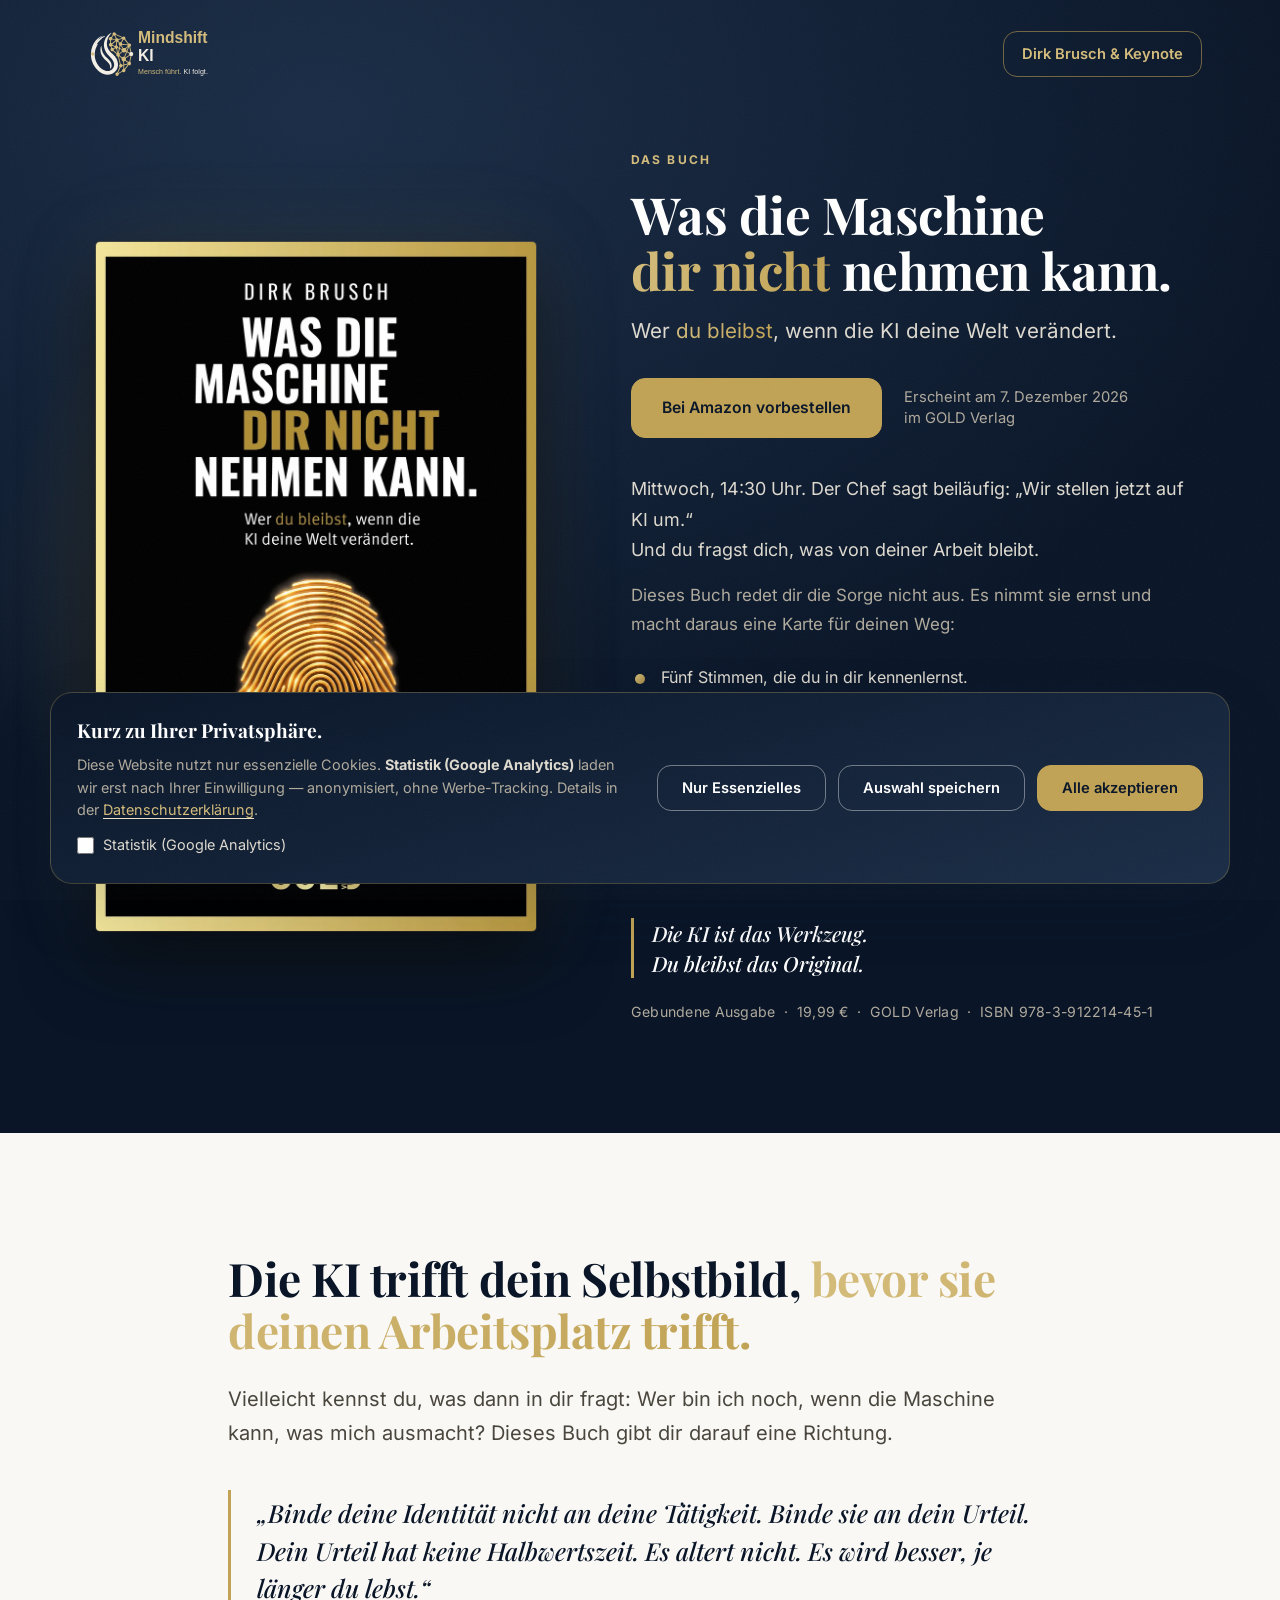
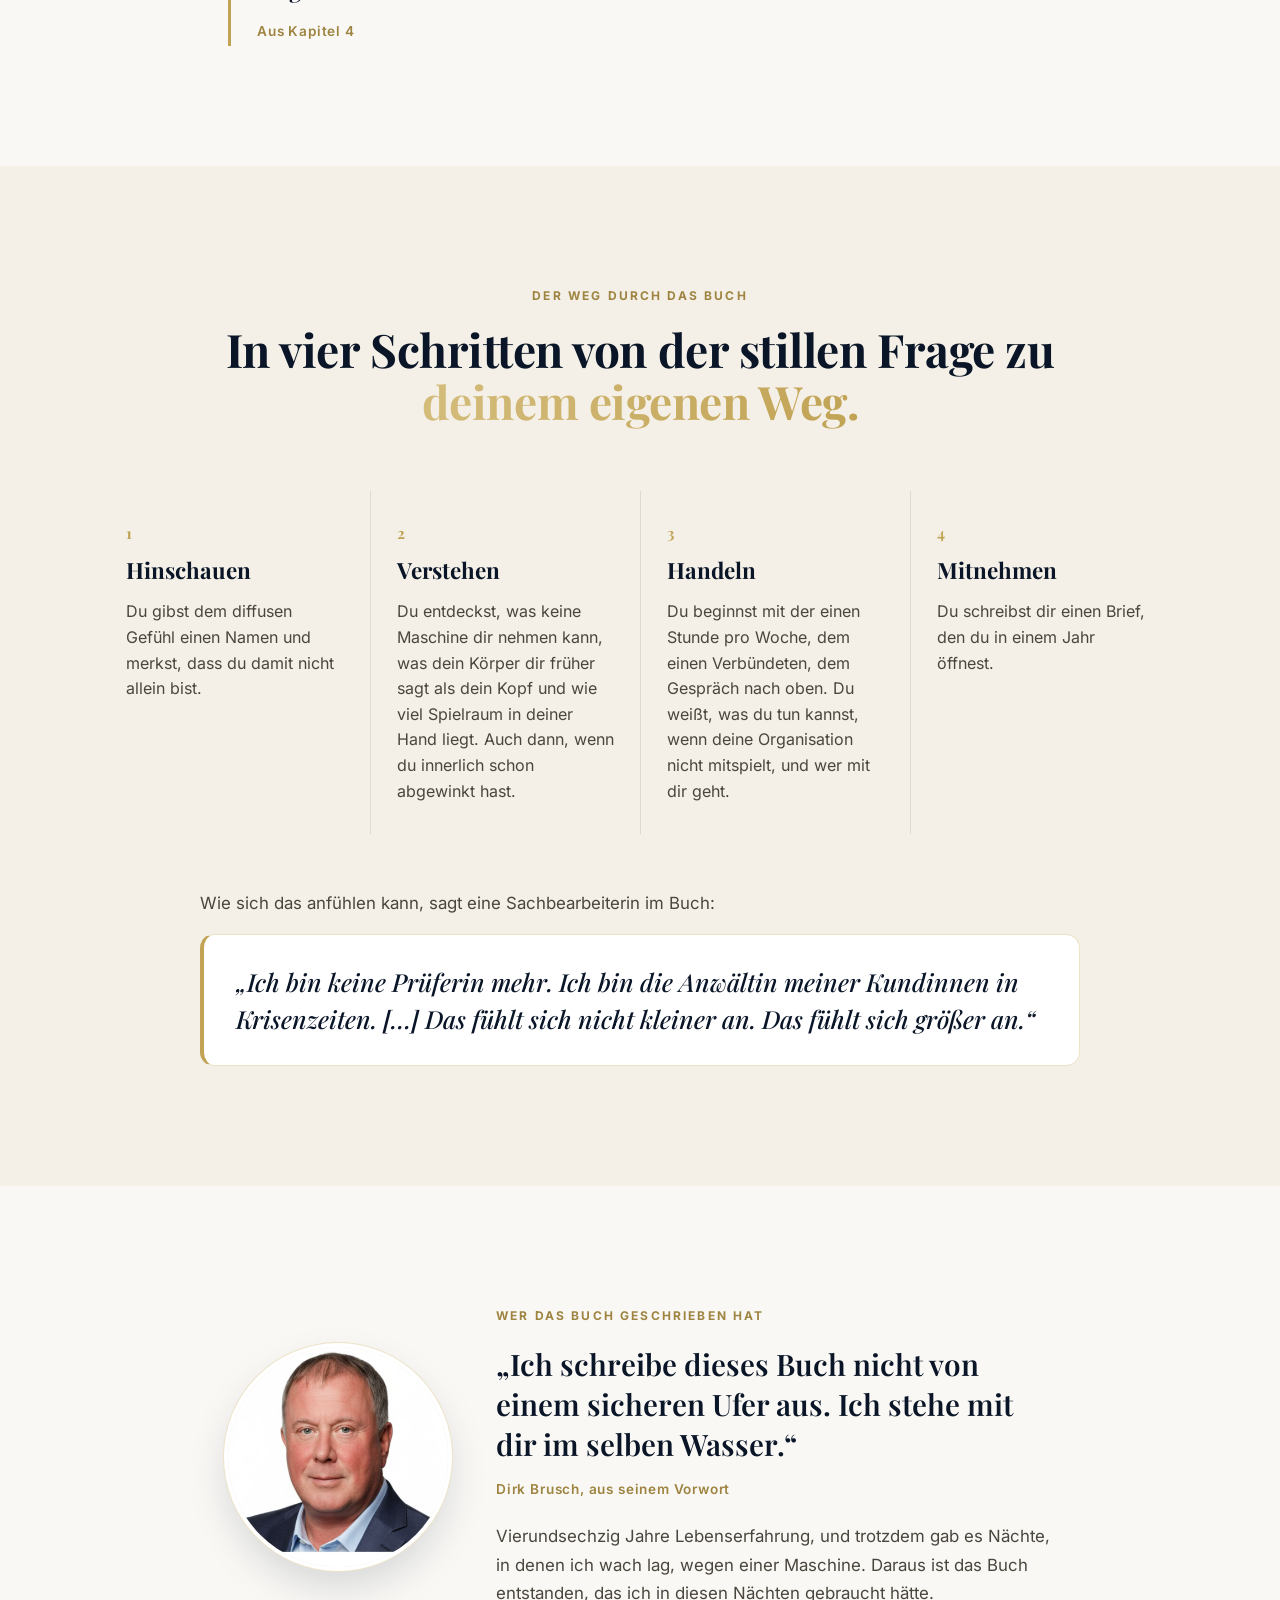
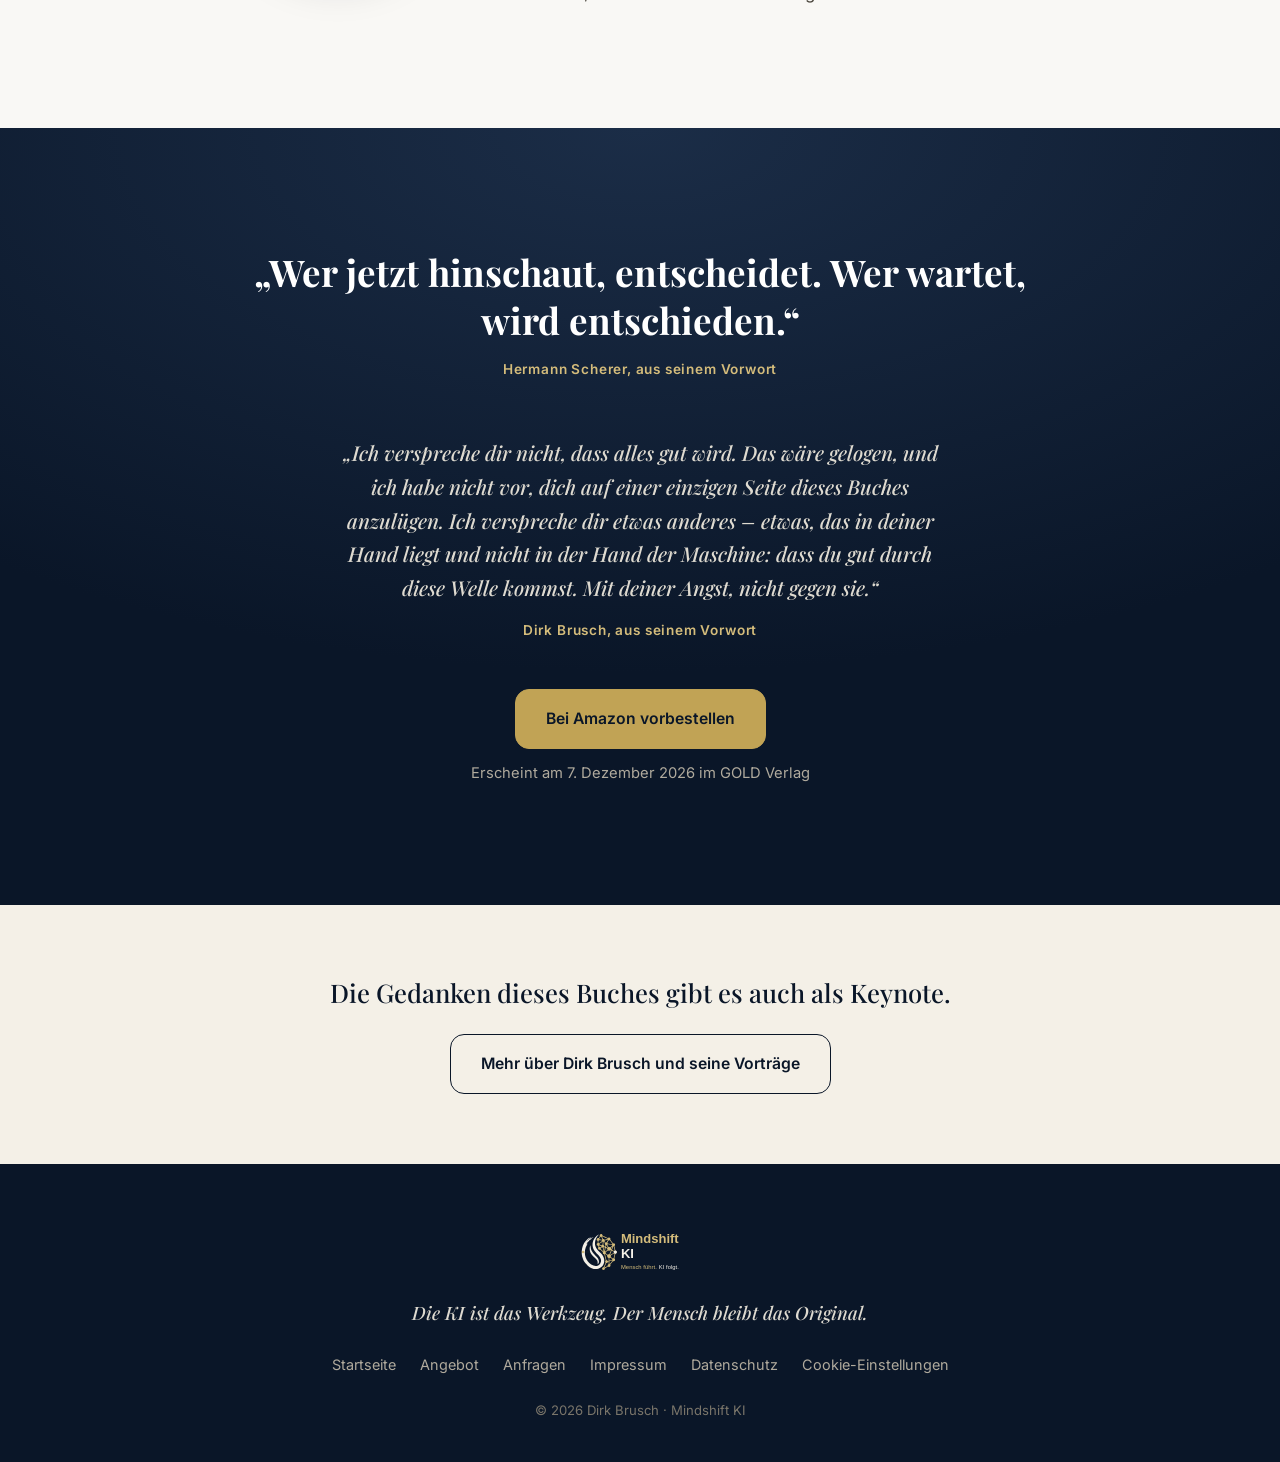
==== buch/index.html @ 934dc2b3 "Buchseite: Marketingteil unter Cover und Klappentext Vier Bloecke (Die Frage, Der Weg durch das Buch" ====
<!DOCTYPE html>
<html lang="de">
<head>
<meta charset="UTF-8">
<meta name="viewport" content="width=device-width, initial-scale=1.0">
<title>Was die Maschine dir nicht nehmen kann. — Das Buch von Dirk Brusch</title>
<meta name="description" content="Das neue Buch von Dirk Brusch: Wer du bleibst, wenn die KI deine Welt verändert. Erscheint am 7. Dezember 2026 im GOLD Verlag – jetzt vorbestellbar.">
<meta name="author" content="Dirk Brusch">
<meta name="robots" content="index, follow, max-image-preview:large">
<meta property="og:type" content="book">
<meta property="og:site_name" content="Dirk Brusch — Keynote Speaker">
<meta property="og:title" content="Was die Maschine dir nicht nehmen kann. — Das Buch von Dirk Brusch">
<meta property="og:description" content="Wer du bleibst, wenn die KI deine Welt verändert. Erscheint am 7. Dezember 2026 im GOLD Verlag.">
<meta property="og:url" content="https://mindshift-ki.de/buch/">
<meta property="og:locale" content="de_DE">
<meta property="og:image" content="https://mindshift-ki.de/buch/og-buch.jpg">
<meta property="og:image:width" content="1200">
<meta property="og:image:height" content="630">
<meta property="og:image:alt" content="Buchcover mit goldenem Fingerabdruck auf schwarzem Grund">
<meta property="book:isbn" content="9783912214451">
<meta property="book:release_date" content="2026-12-07">
<meta name="twitter:card" content="summary_large_image">
<meta name="twitter:title" content="Was die Maschine dir nicht nehmen kann. — Das Buch von Dirk Brusch">
<meta name="twitter:description" content="Wer du bleibst, wenn die KI deine Welt verändert. Erscheint am 7. Dezember 2026 im GOLD Verlag.">
<meta name="twitter:image" content="https://mindshift-ki.de/buch/og-buch.jpg">
<meta name="theme-color" content="#0A1628">
<link rel="canonical" href="https://mindshift-ki.de/buch/">
<link rel="icon" href="/favicon.svg" type="image/svg+xml">
<link rel="icon" href="/favicon.ico" sizes="any">
<link rel="apple-touch-icon" href="/apple-touch-icon.png">
<link rel="stylesheet" href="/fonts.css?v=1">
<link rel="stylesheet" href="/style.css?v=15">
<link rel="stylesheet" href="/buch/buch.css?v=2">
<script type="application/ld+json">
{
  "@context": "https://schema.org",
  "@type": "Book",
  "name": "Was die Maschine dir nicht nehmen kann.",
  "alternativeHeadline": "Wer du bleibst, wenn die KI deine Welt verändert.",
  "author": { "@type": "Person", "@id": "https://mindshift-ki.de/#person", "name": "Dirk Brusch", "url": "https://mindshift-ki.de/" },
  "publisher": { "@type": "Organization", "name": "GOLD Verlag", "url": "https://www.goldverlag.com" },
  "isbn": "9783912214451",
  "bookFormat": "https://schema.org/Hardcover",
  "inLanguage": "de",
  "datePublished": "2026-12-07",
  "image": "https://mindshift-ki.de/buch/cover-was-die-maschine.jpg",
  "url": "https://mindshift-ki.de/buch/",
  "description": "Dieses Buch redet dir die Sorge nicht aus. Es nimmt sie ernst und macht daraus eine Karte für deinen Weg.",
  "offers": { "@type": "Offer", "price": "19.99", "priceCurrency": "EUR", "availability": "https://schema.org/PreOrder", "url": "https://www.amazon.de/dp/391221445X" }
}
</script>
</head>
<body class="buchseite-body">

<div class="grain" aria-hidden="true"></div>

<header class="nav" id="nav">
  <div class="nav__inner">
    <a class="nav__brand" href="/" aria-label="Mindshift KI – Startseite">
      <img src="/mindshift-ki-logo-dark.svg?v=2" alt="Mindshift KI" class="nav__logo nav__logo--dark" width="113" height="46">
    </a>
    <a class="buchnav__link" href="/">Dirk Brusch &amp; Keynote</a>
  </div>
</header>

<main>
  <section class="buchseite" aria-labelledby="buchtitel">
    <div class="wrap buchseite__grid">

      <div class="buchseite__cover">
        <picture>
          <source srcset="/buch/cover-was-die-maschine.webp" type="image/webp">
          <img src="/buch/cover-was-die-maschine.jpg" width="900" height="1409" fetchpriority="high"
               alt="Buchcover mit goldenem Fingerabdruck auf schwarzem Grund">
        </picture>
      </div>

      <div class="buchseite__text">
        <p class="kicker kicker--gold">Das Buch</p>
        <h1 class="buchseite__title" id="buchtitel">Was die Maschine <em>dir&nbsp;nicht</em> nehmen&nbsp;kann.</h1>
        <p class="buchseite__sub">Wer <span class="buchseite__gold">du bleibst</span>, wenn die KI deine Welt verändert.</p>

        <div class="buchseite__release">
          <a class="btn btn--gold" href="https://www.amazon.de/dp/391221445X" target="_blank" rel="noopener">Bei Amazon vorbestellen</a>
          <p class="buchseite__note">Erscheint am 7. Dezember 2026<br>im GOLD Verlag</p>
        </div>

        <div class="buchseite__copy">
          <p class="buchseite__hook">Mittwoch, 14:30 Uhr. Der Chef sagt beiläufig: „Wir stellen jetzt auf KI um.“<br>Und du fragst dich, was von deiner Arbeit bleibt.</p>
          <p>Dieses Buch redet dir die Sorge nicht aus. Es nimmt sie ernst und macht daraus eine Karte für deinen Weg:</p>
          <ul class="buchseite__list">
            <li>Fünf Stimmen, die du in dir kennenlernst.</li>
            <li>Fünf Qualitäten, in denen keine Maschine mit dir konkurriert.</li>
            <li>Sieben kleine Bewegungen, die du ab morgen tun kannst – ohne Erlaubnis von oben.</li>
          </ul>
          <p>Kein Strategiepapier für die Chefetage. Ein Buch für dich – mitten in der KI-Welle.</p>
          <p class="buchseite__claim">Die KI ist das Werkzeug.<br>Du bleibst das Original.</p>
        </div>

        <p class="buchseite__meta"><span>Gebundene Ausgabe</span><span>19,99 €</span><span>GOLD Verlag</span><span>ISBN 978-3-912214-45-1</span></p>
      </div>

    </div>
  </section>

  <section class="section section--light buchfrage" aria-labelledby="buchfrage-titel">
    <div class="wrap wrap--narrow">
      <h2 class="h2" id="buchfrage-titel">Die KI trifft dein Selbstbild, <em>bevor sie deinen Arbeitsplatz trifft.</em></h2>
      <p class="buchfrage__lead">Vielleicht kennst du, was dann in dir fragt: Wer bin ich noch, wenn die Maschine kann, was mich ausmacht? Dieses Buch gibt dir darauf eine Richtung.</p>
      <blockquote class="buchzitat">
        <p>„Binde deine Identität nicht an deine Tätigkeit. Binde sie an dein Urteil. Dein Urteil hat keine Halbwertszeit. Es altert nicht. Es wird besser, je länger du lebst.“</p>
        <cite>Aus Kapitel 4</cite>
      </blockquote>
    </div>
  </section>

  <section class="section section--cream buchweg" aria-labelledby="buchweg-titel">
    <div class="wrap">
      <div class="section__head">
        <p class="kicker">Der Weg durch das Buch</p>
        <h2 class="h2" id="buchweg-titel">In vier Schritten von der stillen Frage zu <em>deinem eigenen Weg.</em></h2>
      </div>
      <ol class="buchweg__schritte">
        <li><span class="buchweg__k">Hinschauen</span><p>Du gibst dem diffusen Gefühl einen Namen und merkst, dass du damit nicht allein bist.</p></li>
        <li><span class="buchweg__k">Verstehen</span><p>Du entdeckst, was keine Maschine dir nehmen kann, was dein Körper dir früher sagt als dein Kopf und wie viel Spielraum in deiner Hand liegt. Auch dann, wenn du innerlich schon abgewinkt hast.</p></li>
        <li><span class="buchweg__k">Handeln</span><p>Du beginnst mit der einen Stunde pro Woche, dem einen Verbündeten, dem Gespräch nach oben. Du weißt, was du tun kannst, wenn deine Organisation nicht mitspielt, und wer mit dir geht.</p></li>
        <li><span class="buchweg__k">Mitnehmen</span><p>Du schreibst dir einen Brief, den du in einem Jahr öffnest.</p></li>
      </ol>
      <div class="wrap--narrow buchweg__stimme">
        <p class="buchweg__ueberleitung">Wie sich das anfühlen kann, sagt eine Sachbearbeiterin im Buch:</p>
        <blockquote class="buchzitat buchzitat--karte">
          <p>„Ich bin keine Prüferin mehr. Ich bin die Anwältin meiner Kundinnen in Krisenzeiten. […] Das fühlt sich nicht kleiner an. Das fühlt sich größer an.“</p>
        </blockquote>
      </div>
    </div>
  </section>

  <section class="section section--light buchautor" aria-label="Wer das Buch geschrieben hat">
    <div class="wrap wrap--narrow buchautor__grid">
      <img class="buchautor__bild" src="/bilder/portrait-ueber.jpg" width="800" height="800" loading="lazy" alt="Dirk Brusch">
      <div>
        <p class="kicker">Wer das Buch geschrieben hat</p>
        <blockquote class="buchautor__zitat">
          <p>„Ich schreibe dieses Buch nicht von einem sicheren Ufer aus. Ich stehe mit dir im selben Wasser.“</p>
          <cite>Dirk Brusch, aus seinem Vorwort</cite>
        </blockquote>
        <p class="buchautor__text">Vierundsechzig Jahre Lebenserfahrung, und trotzdem gab es Nächte, in denen ich wach lag, wegen einer Maschine. Daraus ist das Buch entstanden, das ich in diesen Nächten gebraucht hätte.</p>
      </div>
    </div>
  </section>

  <section class="section section--navy buchende" aria-label="Einladung">
    <div class="wrap wrap--narrow">
      <blockquote class="buchende__scherer">
        <p>„Wer jetzt hinschaut, entscheidet. Wer wartet, wird entschieden.“</p>
        <cite>Hermann Scherer, aus seinem Vorwort</cite>
      </blockquote>
      <blockquote class="buchende__versprechen">
        <p>„Ich verspreche dir nicht, dass alles gut wird. Das wäre gelogen, und ich habe nicht vor, dich auf einer einzigen Seite dieses Buches anzulügen. Ich verspreche dir etwas anderes – etwas, das in deiner Hand liegt und nicht in der Hand der Maschine: dass du gut durch diese Welle kommst. Mit deiner Angst, nicht gegen sie.“</p>
        <cite>Dirk Brusch, aus seinem Vorwort</cite>
      </blockquote>
      <div class="buchende__cta">
        <a class="btn btn--gold" href="https://www.amazon.de/dp/391221445X" target="_blank" rel="noopener">Bei Amazon vorbestellen</a>
        <p class="buchseite__note">Erscheint am 7. Dezember 2026 im GOLD Verlag</p>
      </div>
    </div>
  </section>

  <section class="buchbruecke">
    <div class="wrap wrap--narrow">
      <p>Die Gedanken dieses Buches gibt es auch als Keynote.</p>
      <a class="btn btn--outline" href="/">Mehr über Dirk Brusch und seine Vorträge</a>
    </div>
  </section>
</main>

<footer class="footer">
  <div class="wrap footer__inner">
    <div class="footer__brand">
      <img src="/mindshift-ki-logo-dark.svg?v=2" alt="Mindshift KI" class="footer__logo" width="137" height="56">
    </div>
    <p class="footer__claim">Die KI ist das Werkzeug. Der Mensch bleibt das Original.</p>
    <nav class="footer__links" aria-label="Rechtliches">
      <a href="/">Startseite</a>
      <a href="/#keynote">Angebot</a>
      <a href="/#anfrage">Anfragen</a>
      <a href="/impressum.html">Impressum</a>
      <a href="/datenschutz.html">Datenschutz</a>
      <button type="button" id="consent-reopen" class="footer__linkbtn">Cookie-Einstellungen</button>
    </nav>
    <p class="footer__copy">© 2026 Dirk Brusch · Mindshift KI</p>
  </div>
</footer>

<!-- Consent-Banner (DSGVO / Google Analytics 4) -->
<div id="consent-banner" class="consent" role="dialog" aria-live="polite" aria-label="Cookie-Einstellungen" hidden>
  <div class="consent__inner">
    <div class="consent__body">
      <h3 class="consent__title">Kurz zu Ihrer Privatsphäre.</h3>
      <p class="consent__text">Diese Website nutzt nur essenzielle Cookies. <strong>Statistik (Google Analytics)</strong> laden wir erst nach Ihrer Einwilligung — anonymisiert, ohne Werbe-Tracking. Details in der <a href="/datenschutz.html">Datenschutzerklärung</a>.</p>
      <label class="consent__opt"><input type="checkbox" id="consent-analytics"> <span>Statistik (Google Analytics)</span></label>
    </div>
    <div class="consent__actions">
      <button type="button" class="btn btn--ghost btn--sm" id="consent-decline">Nur Essenzielles</button>
      <button type="button" class="btn btn--ghost btn--sm" id="consent-save">Auswahl speichern</button>
      <button type="button" class="btn btn--gold btn--sm" id="consent-accept-all">Alle akzeptieren</button>
    </div>
  </div>
</div>

<script src="/consent.js?v=1" defer></script>
</body>
</html>
---- fonts.css ----
﻿/* latin-ext */
@font-face {
  font-family: 'Playfair Display';
  font-style: italic;
  font-weight: 500;
  font-display: swap;
  src: url(fonts/playfairdisplay-500-italic-latin-ext.woff2) format('woff2');
  unicode-range: U+0100-02BA, U+02BD-02C5, U+02C7-02CC, U+02CE-02D7, U+02DD-02FF, U+0304, U+0308, U+0329, U+1D00-1DBF, U+1E00-1E9F, U+1EF2-1EFF, U+2020, U+20A0-20AB, U+20AD-20C0, U+2113, U+2C60-2C7F, U+A720-A7FF;
}
/* latin */
@font-face {
  font-family: 'Playfair Display';
  font-style: italic;
  font-weight: 500;
  font-display: swap;
  src: url(fonts/playfairdisplay-500-italic-latin.woff2) format('woff2');
  unicode-range: U+0000-00FF, U+0131, U+0152-0153, U+02BB-02BC, U+02C6, U+02DA, U+02DC, U+0304, U+0308, U+0329, U+2000-206F, U+20AC, U+2122, U+2191, U+2193, U+2212, U+2215, U+FEFF, U+FFFD;
}
/* latin-ext */
@font-face {
  font-family: 'Playfair Display';
  font-style: italic;
  font-weight: 600;
  font-display: swap;
  src: url(fonts/playfairdisplay-600-italic-latin-ext.woff2) format('woff2');
  unicode-range: U+0100-02BA, U+02BD-02C5, U+02C7-02CC, U+02CE-02D7, U+02DD-02FF, U+0304, U+0308, U+0329, U+1D00-1DBF, U+1E00-1E9F, U+1EF2-1EFF, U+2020, U+20A0-20AB, U+20AD-20C0, U+2113, U+2C60-2C7F, U+A720-A7FF;
}
/* latin */
@font-face {
  font-family: 'Playfair Display';
  font-style: italic;
  font-weight: 600;
  font-display: swap;
  src: url(fonts/playfairdisplay-600-italic-latin.woff2) format('woff2');
  unicode-range: U+0000-00FF, U+0131, U+0152-0153, U+02BB-02BC, U+02C6, U+02DA, U+02DC, U+0304, U+0308, U+0329, U+2000-206F, U+20AC, U+2122, U+2191, U+2193, U+2212, U+2215, U+FEFF, U+FFFD;
}
/* latin-ext */
@font-face {
  font-family: 'Playfair Display';
  font-style: italic;
  font-weight: 700;
  font-display: swap;
  src: url(fonts/playfairdisplay-700-italic-latin-ext.woff2) format('woff2');
  unicode-range: U+0100-02BA, U+02BD-02C5, U+02C7-02CC, U+02CE-02D7, U+02DD-02FF, U+0304, U+0308, U+0329, U+1D00-1DBF, U+1E00-1E9F, U+1EF2-1EFF, U+2020, U+20A0-20AB, U+20AD-20C0, U+2113, U+2C60-2C7F, U+A720-A7FF;
}
/* latin */
@font-face {
  font-family: 'Playfair Display';
  font-style: italic;
  font-weight: 700;
  font-display: swap;
  src: url(fonts/playfairdisplay-700-italic-latin.woff2) format('woff2');
  unicode-range: U+0000-00FF, U+0131, U+0152-0153, U+02BB-02BC, U+02C6, U+02DA, U+02DC, U+0304, U+0308, U+0329, U+2000-206F, U+20AC, U+2122, U+2191, U+2193, U+2212, U+2215, U+FEFF, U+FFFD;
}
/* latin-ext */
@font-face {
  font-family: 'Playfair Display';
  font-style: normal;
  font-weight: 500;
  font-display: swap;
  src: url(fonts/playfairdisplay-500-normal-latin-ext.woff2) format('woff2');
  unicode-range: U+0100-02BA, U+02BD-02C5, U+02C7-02CC, U+02CE-02D7, U+02DD-02FF, U+0304, U+0308, U+0329, U+1D00-1DBF, U+1E00-1E9F, U+1EF2-1EFF, U+2020, U+20A0-20AB, U+20AD-20C0, U+2113, U+2C60-2C7F, U+A720-A7FF;
}
/* latin */
@font-face {
  font-family: 'Playfair Display';
  font-style: normal;
  font-weight: 500;
  font-display: swap;
  src: url(fonts/playfairdisplay-500-normal-latin.woff2) format('woff2');
  unicode-range: U+0000-00FF, U+0131, U+0152-0153, U+02BB-02BC, U+02C6, U+02DA, U+02DC, U+0304, U+0308, U+0329, U+2000-206F, U+20AC, U+2122, U+2191, U+2193, U+2212, U+2215, U+FEFF, U+FFFD;
}
/* latin-ext */
@font-face {
  font-family: 'Playfair Display';
  font-style: normal;
  font-weight: 600;
  font-display: swap;
  src: url(fonts/playfairdisplay-600-normal-latin-ext.woff2) format('woff2');
  unicode-range: U+0100-02BA, U+02BD-02C5, U+02C7-02CC, U+02CE-02D7, U+02DD-02FF, U+0304, U+0308, U+0329, U+1D00-1DBF, U+1E00-1E9F, U+1EF2-1EFF, U+2020, U+20A0-20AB, U+20AD-20C0, U+2113, U+2C60-2C7F, U+A720-A7FF;
}
/* latin */
@font-face {
  font-family: 'Playfair Display';
  font-style: normal;
  font-weight: 600;
  font-display: swap;
  src: url(fonts/playfairdisplay-600-normal-latin.woff2) format('woff2');
  unicode-range: U+0000-00FF, U+0131, U+0152-0153, U+02BB-02BC, U+02C6, U+02DA, U+02DC, U+0304, U+0308, U+0329, U+2000-206F, U+20AC, U+2122, U+2191, U+2193, U+2212, U+2215, U+FEFF, U+FFFD;
}
/* latin-ext */
@font-face {
  font-family: 'Playfair Display';
  font-style: normal;
  font-weight: 700;
  font-display: swap;
  src: url(fonts/playfairdisplay-700-normal-latin-ext.woff2) format('woff2');
  unicode-range: U+0100-02BA, U+02BD-02C5, U+02C7-02CC, U+02CE-02D7, U+02DD-02FF, U+0304, U+0308, U+0329, U+1D00-1DBF, U+1E00-1E9F, U+1EF2-1EFF, U+2020, U+20A0-20AB, U+20AD-20C0, U+2113, U+2C60-2C7F, U+A720-A7FF;
}
/* latin */
@font-face {
  font-family: 'Playfair Display';
  font-style: normal;
  font-weight: 700;
  font-display: swap;
  src: url(fonts/playfairdisplay-700-normal-latin.woff2) format('woff2');
  unicode-range: U+0000-00FF, U+0131, U+0152-0153, U+02BB-02BC, U+02C6, U+02DA, U+02DC, U+0304, U+0308, U+0329, U+2000-206F, U+20AC, U+2122, U+2191, U+2193, U+2212, U+2215, U+FEFF, U+FFFD;
}
/* latin-ext */
@font-face {
  font-family: 'Inter';
  font-style: normal;
  font-weight: 400;
  font-display: swap;
  src: url(fonts/inter-400-normal-latin-ext.woff2) format('woff2');
  unicode-range: U+0100-02BA, U+02BD-02C5, U+02C7-02CC, U+02CE-02D7, U+02DD-02FF, U+0304, U+0308, U+0329, U+1D00-1DBF, U+1E00-1E9F, U+1EF2-1EFF, U+2020, U+20A0-20AB, U+20AD-20C0, U+2113, U+2C60-2C7F, U+A720-A7FF;
}
/* latin */
@font-face {
  font-family: 'Inter';
  font-style: normal;
  font-weight: 400;
  font-display: swap;
  src: url(fonts/inter-400-normal-latin.woff2) format('woff2');
  unicode-range: U+0000-00FF, U+0131, U+0152-0153, U+02BB-02BC, U+02C6, U+02DA, U+02DC, U+0304, U+0308, U+0329, U+2000-206F, U+20AC, U+2122, U+2191, U+2193, U+2212, U+2215, U+FEFF, U+FFFD;
}
/* latin-ext */
@font-face {
  font-family: 'Inter';
  font-style: normal;
  font-weight: 500;
  font-display: swap;
  src: url(fonts/inter-500-normal-latin-ext.woff2) format('woff2');
  unicode-range: U+0100-02BA, U+02BD-02C5, U+02C7-02CC, U+02CE-02D7, U+02DD-02FF, U+0304, U+0308, U+0329, U+1D00-1DBF, U+1E00-1E9F, U+1EF2-1EFF, U+2020, U+20A0-20AB, U+20AD-20C0, U+2113, U+2C60-2C7F, U+A720-A7FF;
}
/* latin */
@font-face {
  font-family: 'Inter';
  font-style: normal;
  font-weight: 500;
  font-display: swap;
  src: url(fonts/inter-500-normal-latin.woff2) format('woff2');
  unicode-range: U+0000-00FF, U+0131, U+0152-0153, U+02BB-02BC, U+02C6, U+02DA, U+02DC, U+0304, U+0308, U+0329, U+2000-206F, U+20AC, U+2122, U+2191, U+2193, U+2212, U+2215, U+FEFF, U+FFFD;
}
/* latin-ext */
@font-face {
  font-family: 'Inter';
  font-style: normal;
  font-weight: 600;
  font-display: swap;
  src: url(fonts/inter-600-normal-latin-ext.woff2) format('woff2');
  unicode-range: U+0100-02BA, U+02BD-02C5, U+02C7-02CC, U+02CE-02D7, U+02DD-02FF, U+0304, U+0308, U+0329, U+1D00-1DBF, U+1E00-1E9F, U+1EF2-1EFF, U+2020, U+20A0-20AB, U+20AD-20C0, U+2113, U+2C60-2C7F, U+A720-A7FF;
}
/* latin */
@font-face {
  font-family: 'Inter';
  font-style: normal;
  font-weight: 600;
  font-display: swap;
  src: url(fonts/inter-600-normal-latin.woff2) format('woff2');
  unicode-range: U+0000-00FF, U+0131, U+0152-0153, U+02BB-02BC, U+02C6, U+02DA, U+02DC, U+0304, U+0308, U+0329, U+2000-206F, U+20AC, U+2122, U+2191, U+2193, U+2212, U+2215, U+FEFF, U+FFFD;
}
/* latin-ext */
@font-face {
  font-family: 'Inter';
  font-style: normal;
  font-weight: 700;
  font-display: swap;
  src: url(fonts/inter-700-normal-latin-ext.woff2) format('woff2');
  unicode-range: U+0100-02BA, U+02BD-02C5, U+02C7-02CC, U+02CE-02D7, U+02DD-02FF, U+0304, U+0308, U+0329, U+1D00-1DBF, U+1E00-1E9F, U+1EF2-1EFF, U+2020, U+20A0-20AB, U+20AD-20C0, U+2113, U+2C60-2C7F, U+A720-A7FF;
}
/* latin */
@font-face {
  font-family: 'Inter';
  font-style: normal;
  font-weight: 700;
  font-display: swap;
  src: url(fonts/inter-700-normal-latin.woff2) format('woff2');
  unicode-range: U+0000-00FF, U+0131, U+0152-0153, U+02BB-02BC, U+02C6, U+02DA, U+02DC, U+0304, U+0308, U+0329, U+2000-206F, U+20AC, U+2122, U+2191, U+2193, U+2212, U+2215, U+FEFF, U+FFFD;
}
---- style.css ----
/* ============================================================
   Dirk Brusch — Keynote Speaker · Mindshift KI
   Design-System: Gold/Navy, Playfair Display + Inter
   ============================================================ */

:root{
  --gold:#C1A355; --gold-light:#D4BC7B; --gold-pale:#EDE3C8; --gold-dark:#9E8440;
  --gold-glow:rgba(193,163,85,.18);
  --navy:#0A1628; --navy-mid:#132035; --navy-light:#1B2D47; --slate:#1A3A5C;
  --white:#FFFFFF; --off-white:#F9F8F5; --cream:#F4F0E7;
  --stone-100:#DEDAD0; --stone-300:#B0AA9D; --stone-500:#7A756A; --stone-700:#4A463D;
  --ink:#1E1C18; --red-soft:#C45B4A;
  --ff-display:'Playfair Display',Georgia,serif;
  --ff-body:'Inter',-apple-system,BlinkMacSystemFont,sans-serif;
  --ease:cubic-bezier(.4,0,.2,1); --ease-spring:cubic-bezier(.34,1.56,.64,1);
  --shadow-s:0 2px 8px rgba(10,22,40,.05);
  --shadow-m:0 8px 32px rgba(10,22,40,.08);
  --shadow-l:0 24px 64px rgba(10,22,40,.14);
  --shadow-gold:0 8px 32px rgba(193,163,85,.22);
  --radius:14px; --radius-lg:22px;
  --section-pad:120px; --content-max:880px; --wide-max:1180px;
}

*{margin:0;padding:0;box-sizing:border-box}
html{scroll-behavior:smooth}
body{
  font-family:var(--ff-body); color:var(--stone-700); background:var(--off-white);
  line-height:1.65; -webkit-font-smoothing:antialiased; overflow-x:hidden;
}
img{max-width:100%;display:block}
a{color:inherit;text-decoration:none}
em{font-style:italic}

/* Grain */
.grain{
  position:fixed;inset:0;z-index:9999;pointer-events:none;opacity:.032;
  background-image:url("data:image/svg+xml,%3Csvg xmlns='http://www.w3.org/2000/svg' width='140' height='140'%3E%3Cfilter id='n'%3E%3CfeTurbulence type='fractalNoise' baseFrequency='.85' numOctaves='3'/%3E%3C/filter%3E%3Crect width='100%25' height='100%25' filter='url(%23n)'/%3E%3C/svg%3E");
}

/* Layout helpers */
.wrap{max-width:var(--wide-max);margin:0 auto;padding:0 28px}
.wrap--narrow{max-width:var(--content-max)}
.section{padding:var(--section-pad) 0;position:relative}
.section--light{background:var(--off-white)}
.section--cream{background:var(--cream)}
.section--dark{background:linear-gradient(165deg,var(--navy),var(--navy-mid) 60%,var(--navy-light));color:var(--stone-100)}
.section--navy{background:radial-gradient(120% 100% at 50% 0,var(--navy-light),var(--navy) 70%);color:var(--stone-100)}

/* Typography */
.kicker{
  font-size:.75rem;font-weight:700;letter-spacing:.18em;text-transform:uppercase;
  color:var(--gold-dark);margin-bottom:18px;
}
.kicker--gold{color:var(--gold-light)}
.h2{
  font-family:var(--ff-display);font-weight:700;color:var(--navy);
  font-size:clamp(2rem,3.6vw,3rem);line-height:1.12;letter-spacing:-.01em;
}
.h2--light{color:var(--white)}
.h2 em{background:linear-gradient(100deg,var(--gold-light),var(--gold));-webkit-background-clip:text;background-clip:text;-webkit-text-fill-color:transparent}
.section__head{max-width:var(--content-max);margin:0 auto 64px;text-align:center}
.section__sub{margin-top:20px;font-size:1.1rem;color:var(--stone-500)}
.section--dark .section__sub{color:var(--stone-300)}

/* Buttons */
.btn{
  display:inline-flex;align-items:center;justify-content:center;gap:.5em;
  font-family:var(--ff-body);font-weight:600;font-size:.98rem;
  padding:16px 30px;border-radius:var(--radius);border:1.5px solid transparent;
  cursor:pointer;transition:all .3s var(--ease);white-space:nowrap;
}
.btn--sm{padding:13px 24px;font-size:.92rem}
.btn--block{width:100%;padding:18px}
.btn--gold{background:var(--gold);color:var(--navy);border-color:var(--gold)}
.btn--gold:hover{background:var(--gold-light);box-shadow:var(--shadow-gold);transform:translateY(-2px)}
.btn--ghost{background:transparent;border-color:rgba(255,255,255,.4);color:var(--white)}
.btn--ghost:hover{background:rgba(255,255,255,.08);border-color:#fff;transform:translateY(-2px)}
.btn--outline{border-color:var(--navy);color:var(--navy);background:transparent}
.btn--outline:hover{background:var(--navy);color:var(--white);transform:translateY(-2px)}

/* ============ NAV ============ */
.nav{position:fixed;top:0;left:0;right:0;z-index:100;transition:all .4s var(--ease)}
.nav__inner{
  max-width:var(--wide-max);margin:0 auto;padding:20px 28px;
  display:flex;align-items:center;justify-content:space-between;
}
.nav__brand{display:flex;align-items:center;gap:12px}
.nav__logo{height:46px;width:auto;object-fit:contain;display:block}
.nav__logo--light{display:none}
.nav__links{display:flex;align-items:center;gap:34px}
.nav__links a{font-weight:500;font-size:.96rem;color:rgba(255,255,255,.85);transition:color .25s}
.nav__links a:hover{color:#fff}
.nav__cta{
  border:1.5px solid var(--gold);color:var(--gold-light)!important;
  padding:10px 20px;border-radius:10px;font-weight:600;
}
.nav__cta:hover{background:var(--gold);color:var(--navy)!important}
.nav__burger{display:none;flex-direction:column;gap:5px;background:none;border:0;cursor:pointer;padding:6px}
.nav__burger span{width:26px;height:2px;background:#fff;transition:all .3s var(--ease)}

/* Nav scrolled */
.nav.scrolled{background:rgba(249,248,245,.92);backdrop-filter:blur(14px);box-shadow:var(--shadow-s)}
.nav.scrolled .nav__logo--dark{display:none}
.nav.scrolled .nav__logo--light{display:block}
.nav.scrolled .nav__links a{color:var(--stone-700)}
.nav.scrolled .nav__links a:hover{color:var(--navy)}
.nav.scrolled .nav__cta{color:var(--gold-dark)!important}
.nav.scrolled .nav__cta:hover{color:var(--navy)!important}
.nav.scrolled .nav__burger span{background:var(--navy)}

/* ============ HERO ============ */
.hero{position:relative;min-height:100vh;display:flex;align-items:center;overflow:hidden;
  background:linear-gradient(165deg,var(--navy),var(--navy-mid) 60%,var(--navy-light))}
.hero::before{content:"";position:absolute;inset:0;pointer-events:none;
  background:radial-gradient(55% 55% at 82% 32%,var(--gold-glow),transparent 70%)}
.hero__inner{position:relative;z-index:2;max-width:var(--wide-max);margin:0 auto;width:100%;
  padding:132px 28px 96px;display:grid;grid-template-columns:1.05fr .95fr;gap:60px;align-items:center}
.hero__content{max-width:640px}
.hero__eyebrow{
  font-size:.8rem;font-weight:700;letter-spacing:.2em;text-transform:uppercase;
  color:var(--gold-light);margin-bottom:26px;
}
.hero__title{
  font-family:var(--ff-display);font-weight:700;color:#fff;
  font-size:clamp(2.3rem,4.4vw,3.9rem);line-height:1.07;letter-spacing:-.015em;max-width:16ch;
}
.hero__title em{background:linear-gradient(100deg,var(--gold-light),var(--gold));-webkit-background-clip:text;background-clip:text;-webkit-text-fill-color:transparent}
.hero__lead{
  margin-top:28px;max-width:52ch;font-size:clamp(1.05rem,1.5vw,1.22rem);
  color:rgba(255,255,255,.9);line-height:1.6;
}
.hero__lead em{color:var(--gold-light);font-style:italic}
.hero__actions{display:flex;flex-wrap:wrap;gap:16px;margin-top:36px}
.hero__micro{margin-top:24px;font-size:.9rem;color:rgba(255,255,255,.62);max-width:48ch}
.hero__micro em{color:rgba(255,255,255,.85)}
/* Porträt-Karte */
.hero__portrait{display:flex;flex-direction:column;align-items:center;justify-self:center}
.hero__frame{position:relative;max-width:400px;border-radius:var(--radius-lg);overflow:hidden;
  background:linear-gradient(180deg,#fff,var(--cream));border:1px solid rgba(193,163,85,.4);
  box-shadow:var(--shadow-l)}
.hero__frame::after{content:"";position:absolute;inset:0;border-radius:var(--radius-lg);
  box-shadow:inset 0 0 0 1px rgba(255,255,255,.5);pointer-events:none}
.hero__frame img{display:block;width:100%;height:auto}
.hero__cap{text-align:center;margin-top:22px}
.hero__name{display:block;font-family:var(--ff-display);font-size:1.5rem;font-weight:700;color:#fff}
.hero__role{display:block;font-size:.76rem;letter-spacing:.14em;text-transform:uppercase;color:var(--gold-light);margin-top:5px}
.hero__scroll{position:absolute;bottom:34px;left:50%;transform:translateX(-50%);z-index:2;width:26px;height:42px;border:2px solid rgba(255,255,255,.4);border-radius:14px}
.hero__scroll span{position:absolute;top:8px;left:50%;transform:translateX(-50%);width:4px;height:8px;background:var(--gold-light);border-radius:2px;animation:scrollPulse 2.2s var(--ease) infinite}
@keyframes scrollPulse{0%{opacity:0;transform:translate(-50%,0)}30%{opacity:1}60%{opacity:1;transform:translate(-50%,14px)}100%{opacity:0;transform:translate(-50%,16px)}}

/* ============ TRUST ============ */
.trust{background:var(--off-white);padding:44px 0;border-top:1px solid var(--stone-100);border-bottom:1px solid var(--stone-100)}
.trust__inner{max-width:var(--wide-max);margin:0 auto;padding:0 28px;display:flex;flex-direction:column;align-items:center;gap:20px}
.trust__eyebrow{font-size:.72rem;font-weight:700;letter-spacing:.18em;text-transform:uppercase;color:var(--gold-dark)}
.trust__image{width:100%;max-width:920px;height:auto;display:block}

/* ============ ANGST ============ */
.angst__lines{margin:36px 0 30px}
.angst__lines p{
  font-family:var(--ff-display);font-size:clamp(1.25rem,2.4vw,1.75rem);
  font-weight:500;color:#fff;line-height:1.5;padding:16px 0 16px 26px;
  border-left:2px solid var(--gold);margin-bottom:6px;
}
.angst__lines em{color:var(--gold-light)}
.angst__lead2{font-size:clamp(1.1rem,1.7vw,1.28rem);color:#fff;max-width:64ch;line-height:1.65;margin-bottom:24px}
.angst__lead2 strong{color:var(--gold-light);font-weight:600}
.angst__note{font-size:1.12rem;color:var(--stone-300);max-width:60ch;line-height:1.7}

/* ============ WENDE ============ */
.wende .h2{margin-bottom:44px}
.wende__grid{display:grid;grid-template-columns:1fr 1fr;gap:24px;margin-bottom:44px}
.wende__col{background:#fff;border:1px solid var(--gold-pale);border-radius:var(--radius-lg);padding:30px 32px;box-shadow:var(--shadow-s)}
.wende__from{color:var(--stone-500);font-size:1rem;margin-bottom:6px}
.wende__to{font-family:var(--ff-display);font-size:1.4rem;font-weight:600;color:var(--navy)}
.wende__to u{text-decoration-color:var(--gold);text-underline-offset:4px}
.wende__lead{font-size:1.18rem;color:var(--stone-700);max-width:64ch;line-height:1.7}

/* ============ KEYNOTES (3 gleichwertige Frames) ============ */
.kcards{display:grid;grid-template-columns:repeat(3,1fr);gap:28px;align-items:stretch}
.kcard{
  background:#fff;border:1px solid var(--stone-100);border-radius:var(--radius-lg);
  overflow:hidden;box-shadow:var(--shadow-m);transition:transform .4s var(--ease),box-shadow .4s var(--ease);
  display:flex;flex-direction:column;
}
.kcard:hover{transform:translateY(-6px);box-shadow:var(--shadow-l)}
.kcard__media{position:relative;overflow:hidden;aspect-ratio:3/2}
.kcard__media img{width:100%;height:100%;object-fit:cover;transition:transform .6s var(--ease)}
.kcard:hover .kcard__media img{transform:scale(1.04)}
.kcard__flag{
  position:absolute;top:16px;left:16px;background:var(--gold);color:var(--navy);
  font-size:.7rem;font-weight:700;letter-spacing:.06em;text-transform:uppercase;
  padding:6px 12px;border-radius:8px;
}
.kcard__flag--alt{background:var(--navy);color:var(--gold-light)}
.kcard__flag--gold{background:var(--gold);color:var(--navy)}
.kcard__body{padding:30px 28px;display:flex;flex-direction:column;gap:14px;flex:1}
.kcard__title{font-family:var(--ff-display);font-size:1.4rem;font-weight:700;color:var(--navy);line-height:1.22}
.kcard__lead{color:var(--stone-700);font-size:.98rem}
.kcard__lead em{color:var(--gold-dark);font-style:italic}
.kcard__lead strong{color:var(--navy);font-weight:700}
.kcard__meta{list-style:none;display:flex;flex-direction:column;gap:8px;margin-top:auto;border-top:1px solid var(--stone-100);padding-top:18px}
.kcard__meta li{font-size:.9rem;color:var(--stone-700);display:flex;gap:12px}
.kcard__meta span{flex:0 0 60px;font-size:.68rem;font-weight:700;letter-spacing:.08em;text-transform:uppercase;color:var(--gold-dark);padding-top:2px}
.kcard .btn{margin-top:4px}
/* Custom-Karte (Individualisierung) */
.kcard--custom{background:linear-gradient(165deg,var(--navy),var(--navy-light));border-color:rgba(193,163,85,.4)}
.kcard__media--custom{display:flex;align-items:center;justify-content:center;background:radial-gradient(circle at 50% 42%,var(--gold-glow),transparent 68%)}
.kcard__customicon{font-size:3rem;color:var(--gold-light)}
.kcard--custom .kcard__title{color:#fff}
.kcard--custom .kcard__lead{color:var(--stone-300)}
.kcard--custom .kcard__lead strong{color:var(--gold-light)}
.kcard--custom .kcard__meta{border-top-color:rgba(255,255,255,.14)}
.kcard--custom .kcard__meta li{color:var(--stone-100)}
@media (max-width:1024px){
  .kcards{grid-template-columns:1fr;max-width:520px;margin-left:auto;margin-right:auto}
}

/* ============ ANGEBOT (individuell) ============ */
.angebot__core{max-width:820px;margin:0 auto 60px}
.angebot__card{position:relative;background:linear-gradient(165deg,var(--navy),var(--navy-light));color:var(--stone-100);border:1px solid rgba(193,163,85,.4);border-radius:var(--radius-lg);padding:46px 48px;box-shadow:var(--shadow-l)}
.angebot__badge{display:inline-block;background:var(--gold);color:var(--navy);font-size:.72rem;font-weight:700;letter-spacing:.08em;text-transform:uppercase;padding:6px 14px;border-radius:8px;margin-bottom:20px}
.angebot__card h3{font-family:var(--ff-display);font-size:clamp(1.5rem,2.6vw,2.1rem);color:#fff;line-height:1.2;margin-bottom:16px}
.angebot__card>p{color:var(--stone-300);font-size:1.06rem;margin-bottom:22px}
.angebot__card>p strong{color:var(--gold-light)}
.angebot__why{list-style:none;display:flex;flex-direction:column;gap:12px;margin-bottom:30px}
.angebot__why li{position:relative;padding-left:30px;color:var(--stone-100);font-size:1rem;line-height:1.5}
.angebot__why li::before{content:"";position:absolute;left:2px;top:7px;width:14px;height:8px;border-left:2.5px solid var(--gold);border-bottom:2.5px solid var(--gold);transform:rotate(-45deg)}
.angebot__why strong{color:#fff}
.angebot__proof{max-width:var(--content-max);margin:0 auto;text-align:center}
.angebot__proof .kicker{color:var(--gold-dark)}
.angebot__proof-intro{color:var(--stone-500);margin-bottom:28px}
.proofrow{display:grid;grid-template-columns:1fr 1fr;gap:24px;text-align:left}
.proof{background:#fff;border:1px solid var(--stone-100);border-radius:var(--radius);overflow:hidden;box-shadow:var(--shadow-s);display:flex;flex-direction:column;transition:transform .35s var(--ease),box-shadow .35s var(--ease)}
.proof:hover{transform:translateY(-4px);box-shadow:var(--shadow-m)}
.proof__media{aspect-ratio:16/10;overflow:hidden}
.proof__media img{width:100%;height:100%;object-fit:cover}
.proof__body{padding:22px 24px}
.proof__body h4{font-family:var(--ff-display);font-size:1.12rem;color:var(--navy);line-height:1.3;margin-bottom:8px}
.proof__body p{font-size:.94rem;color:var(--stone-500);margin-bottom:12px}
.proof__venue{font-size:.72rem;font-weight:700;letter-spacing:.08em;text-transform:uppercase;color:var(--gold-dark)}
@media (max-width:768px){
  .proofrow{grid-template-columns:1fr}
  .angebot__card{padding:34px 26px}
}

/* ============ SHOWREEL ============ */
.showreel__player{max-width:920px;margin:0 auto}
.showreel__frame{position:relative;display:block;border-radius:var(--radius-lg);overflow:hidden;aspect-ratio:16/9;box-shadow:var(--shadow-l);border:1px solid rgba(193,163,85,.22)}
.showreel__frame img{width:100%;height:100%;object-fit:cover;transition:transform .6s var(--ease)}
.showreel__frame:hover img{transform:scale(1.03)}
.showreel__scrim{position:absolute;inset:0;background:linear-gradient(180deg,rgba(10,22,40,.15),rgba(10,22,40,.55))}
.showreel__play{
  position:absolute;top:50%;left:50%;transform:translate(-50%,-50%);
  width:82px;height:82px;border-radius:50%;background:var(--gold);color:var(--navy);
  display:flex;align-items:center;justify-content:center;padding-left:5px;
  box-shadow:var(--shadow-gold);transition:transform .3s var(--ease-spring)}
.showreel__frame:hover .showreel__play{transform:translate(-50%,-50%) scale(1.08)}
.showreel__badge{position:absolute;bottom:18px;left:18px;background:rgba(10,22,40,.72);color:var(--stone-100);font-size:.78rem;font-weight:600;padding:8px 14px;border-radius:8px;backdrop-filter:blur(6px)}
.showreel__cta{text-align:center;margin-top:34px}

/* ============ STIMMEN ============ */
.stimmen__grid{display:grid;grid-template-columns:repeat(3,1fr);gap:26px;margin-bottom:56px}
.stimme{background:#fff;border:1px solid var(--gold-pale);border-radius:var(--radius-lg);padding:32px 30px;box-shadow:var(--shadow-s);position:relative}
.stimme::before{content:"„";position:absolute;top:6px;left:22px;font-family:var(--ff-display);font-size:4rem;color:var(--gold-pale);line-height:1}
.stimme p{font-family:var(--ff-display);font-size:1.12rem;font-style:italic;color:var(--navy);line-height:1.5;margin:18px 0 20px;position:relative}
.stimme footer{font-size:.9rem;color:var(--stone-500);border-top:1px solid var(--stone-100);padding-top:14px}
.stimme__ph{display:inline-block;background:var(--gold-pale);color:var(--gold-dark);font-size:.68rem;font-weight:700;letter-spacing:.06em;text-transform:uppercase;padding:2px 8px;border-radius:5px;margin-right:8px}
.stimme--solo{max-width:760px;margin:52px auto 0}
.stimme--solo p{font-size:1.24rem}
.reflogos{text-align:center}
.reflogos__label{font-size:.72rem;font-weight:700;letter-spacing:.16em;text-transform:uppercase;color:var(--stone-500);margin-bottom:24px}
.reflogos__row{display:flex;align-items:center;justify-content:center;gap:38px;flex-wrap:wrap}
.reflogos__row img{height:80px;width:auto;opacity:.95}
.reflogo-ph{display:inline-flex;align-items:center;justify-content:center;height:64px;min-width:120px;padding:0 22px;border:1.5px dashed var(--stone-300);border-radius:10px;color:var(--stone-300);font-size:.85rem;font-weight:600}

/* ============ ABLAUF ============ */
.ablauf__steps{list-style:none;display:grid;grid-template-columns:repeat(3,1fr);gap:26px;counter-reset:step}
.ablauf__step{background:#fff;border:1px solid var(--stone-100);border-radius:var(--radius-lg);padding:34px 30px;box-shadow:var(--shadow-s);transition:transform .35s var(--ease),box-shadow .35s var(--ease)}
.ablauf__step:hover{transform:translateY(-5px);box-shadow:var(--shadow-m)}
.ablauf__num{font-family:var(--ff-display);font-size:2.6rem;font-weight:700;color:var(--gold);line-height:1;display:block;margin-bottom:16px}
.ablauf__step h3{font-family:var(--ff-display);font-size:1.25rem;color:var(--navy);margin-bottom:10px;line-height:1.25}
.ablauf__step p{color:var(--stone-500);font-size:.98rem}

/* ============ STECKBRIEF ============ */
.steckbrief__grid{display:grid;grid-template-columns:repeat(2,1fr);gap:0;max-width:960px;margin:0 auto;border:1px solid rgba(193,163,85,.2);border-radius:var(--radius-lg);overflow:hidden}
.fact{display:flex;gap:18px;padding:22px 26px;border-bottom:1px solid rgba(255,255,255,.06);align-items:baseline}
.fact:nth-child(odd){border-right:1px solid rgba(255,255,255,.06)}
.fact__k{flex:0 0 100px;font-size:.72rem;font-weight:700;letter-spacing:.1em;text-transform:uppercase;color:var(--gold-light)}
.fact__v{color:var(--stone-100);font-size:1rem;line-height:1.4}
.steckbrief__press{text-align:center;margin-top:30px;color:var(--stone-300);font-size:.98rem}
.steckbrief__press a{color:var(--gold-light);font-weight:600;white-space:nowrap}
.steckbrief__press a:hover{color:var(--gold)}

/* ============ VISION / STAKES ============ */
.vision__grid{display:grid;grid-template-columns:1fr 1fr;gap:26px}
.vision__grid--single{grid-template-columns:1fr;max-width:640px;margin:0 auto}
.vision__card{border-radius:var(--radius-lg);padding:34px 34px 30px;box-shadow:var(--shadow-s)}
.vision__card--yes{background:var(--cream);border:1px solid var(--gold-pale)}
.vision__card--no{background:#fff;border:1px solid var(--stone-100)}
.vision__tag{display:inline-block;font-size:.72rem;font-weight:700;letter-spacing:.1em;text-transform:uppercase;padding:6px 14px;border-radius:8px;margin-bottom:22px;background:var(--gold);color:var(--navy)}
.vision__tag--warn{background:var(--red-soft);color:#fff}
.vision__list{list-style:none;display:flex;flex-direction:column;gap:14px}
.vision__list li{position:relative;padding-left:32px;color:var(--stone-700);font-size:1.02rem;line-height:1.5}
.vision__card--yes .vision__list li::before{content:"";position:absolute;left:3px;top:5px;width:14px;height:8px;border-left:2.5px solid var(--gold-dark);border-bottom:2.5px solid var(--gold-dark);transform:rotate(-45deg)}
.vision__card--no .vision__list li::before{content:"×";position:absolute;left:5px;top:-3px;color:var(--red-soft);font-size:1.4rem;font-weight:700;line-height:1}
.vision__cta{text-align:center;margin-top:42px}
@media (max-width:768px){.vision__grid{grid-template-columns:1fr}}

/* ============ BÜHNEN / AUFTRITTE ============ */
.buehnenrow{display:grid;grid-template-columns:repeat(3,1fr);gap:26px}
.buehne{background:#fff;border:1px solid var(--stone-100);border-radius:var(--radius-lg);overflow:hidden;box-shadow:var(--shadow-s);display:flex;flex-direction:column;transition:transform .35s var(--ease),box-shadow .35s var(--ease)}
.buehne:hover{transform:translateY(-5px);box-shadow:var(--shadow-m)}
.buehne__media{aspect-ratio:4/3;overflow:hidden}
.buehne__media img{width:100%;height:100%;object-fit:cover;transition:transform .6s var(--ease)}
.buehne:hover .buehne__media img{transform:scale(1.04)}
.buehne__body{padding:24px 26px}
.buehne__name{font-family:var(--ff-display);font-size:1.3rem;color:var(--navy);line-height:1.2;margin-bottom:4px}
.buehne__sub{color:var(--stone-500);font-size:.98rem;margin-bottom:12px}
.buehne__tag{font-size:.74rem;font-weight:700;letter-spacing:.08em;text-transform:uppercase;color:var(--gold-dark)}
.buehnen__discretion{max-width:62ch;margin:46px auto 0;text-align:center;font-size:1.05rem;color:var(--stone-700);line-height:1.65;padding-top:30px;border-top:1px solid var(--gold-pale)}
.buehnen__discretion strong{color:var(--navy);font-family:var(--ff-display);font-weight:700}
@media (max-width:900px){.buehnenrow{grid-template-columns:1fr;max-width:460px;margin:0 auto}}

/* ============ AWARD-CLINCHER ============ */
.clincher__grid{display:grid;grid-template-columns:1.05fr .95fr;gap:52px;align-items:center}
.clincher__media{border-radius:var(--radius-lg);overflow:hidden;box-shadow:var(--shadow-l)}
.clincher__media img{width:100%;height:auto;display:block}
.clincher__lead{font-size:1.12rem;color:var(--stone-700);margin:18px 0 14px;line-height:1.65}
.clincher__note{color:var(--stone-500);margin-bottom:26px}
.clincher__presse{border-left:3px solid var(--gold);padding-left:16px;margin:0 0 20px;color:var(--stone-700);font-style:italic;line-height:1.6}
.clincher__quelle{display:block;margin-top:7px;font-style:normal;font-size:.9rem;color:var(--stone-500)}
.clincher__quelle a{color:var(--stone-500);text-decoration:underline;text-underline-offset:3px}
.clincher__quelle a:hover{color:var(--gold)}
.clincher__clip{display:flex;align-items:center;gap:16px;margin:2px 0 26px;padding:12px 14px;border:1px solid var(--stone-100);border-radius:var(--radius);background:var(--off-white);transition:box-shadow .25s var(--ease),transform .25s var(--ease),border-color .25s var(--ease)}
.clincher__clip:hover,.clincher__clip:focus-visible{box-shadow:var(--shadow-m);border-color:var(--gold);transform:translateY(-2px);outline:none}
.clincher__clip-img{width:88px;flex:0 0 auto;height:auto;border-radius:6px;box-shadow:var(--shadow-s)}
.clincher__clip-body{display:flex;flex-direction:column;gap:5px}
.clincher__clip-cta{font-weight:700;color:var(--navy);font-size:1rem}
.clincher__clip:hover .clincher__clip-cta,.clincher__clip:focus-visible .clincher__clip-cta{color:var(--gold-dark)}
.clincher__clip-arrow{display:inline-block;transition:transform .25s var(--ease)}
.clincher__clip:hover .clincher__clip-arrow{transform:translateX(4px)}
.clincher__clip-meta{font-size:.82rem;color:var(--stone-500);line-height:1.45}
@media (max-width:900px){.clincher__grid{grid-template-columns:1fr;gap:30px}}

/* ============ FAQ ============ */
.faq__list{max-width:var(--content-max);margin:0 auto}
.faq__item{border-bottom:1px solid var(--stone-100)}
.faq__item summary{list-style:none;cursor:pointer;padding:22px 46px 22px 0;position:relative;font-family:var(--ff-display);font-size:clamp(1.05rem,1.6vw,1.2rem);font-weight:600;color:var(--navy);line-height:1.35}
.faq__item summary::-webkit-details-marker{display:none}
.faq__item summary::after{content:"+";position:absolute;right:6px;top:50%;transform:translateY(-50%);font-size:1.7rem;font-weight:300;color:var(--gold-dark);transition:color .25s}
.faq__item[open] summary::after{content:"\2013"}
.faq__item summary:hover{color:var(--gold-dark)}
.faq__a{padding:0 0 24px;color:var(--stone-700);font-size:1.02rem;line-height:1.7;max-width:66ch}
.faq__a em{color:var(--gold-dark);font-style:italic}
.faq__a strong{color:var(--navy)}
.faq__a a{color:var(--gold-dark);font-weight:600;border-bottom:1px solid var(--gold-pale)}

/* ============ STICKY MOBILE CTA ============ */
.stickycta{
  position:fixed;left:12px;right:12px;bottom:12px;z-index:90;
  display:none;align-items:center;justify-content:space-between;gap:16px;
  background:rgba(10,22,40,.96);backdrop-filter:blur(10px);
  border:1px solid rgba(193,163,85,.3);border-radius:14px;padding:12px 14px 12px 18px;
  box-shadow:var(--shadow-l);transform:translateY(140%);transition:transform .4s var(--ease);
}
.stickycta.show{transform:none}
.stickycta__text{display:flex;flex-direction:column;line-height:1.25;color:#fff}
.stickycta__text strong{font-size:.98rem}
.stickycta__text span{font-size:.78rem;color:var(--stone-300)}
.stickycta .btn{flex-shrink:0}

/* ============ BUCH ============ */
/* Buch-Sektion (cream) — eingebaut 24.08.2026. Ersetzt den toten .buch__*-Block
   der Vorgaengerversion (Cover-Mockup + Bundle), der von keiner HTML-Datei mehr
   genutzt wurde. Bewusst ohne generische .buch p-Regel: die haette wegen hoeherer
   Spezifitaet die margin-top-Werte der Klassen ueberschrieben. */
.buch__sub{margin-top:14px;font-size:1.15rem;font-style:italic;color:var(--stone-500)}
.buch__lead{margin-top:30px;font-size:1.12rem;line-height:1.78;color:var(--ink)}
.buch__text{margin-top:18px;line-height:1.78;color:var(--ink)}
.buch__meta{margin-top:36px;font-size:.78rem;letter-spacing:.14em;
  text-transform:uppercase;color:var(--gold-dark);font-weight:600}
.buch__link{color:var(--gold-dark);font-weight:700;border-bottom:1px solid rgba(158,132,64,.4);transition:color .2s,border-color .2s}
.buch__link:hover{color:var(--navy);border-color:var(--navy)}

/* ============ ÜBER ============ */
.ueber__grid{display:grid;grid-template-columns:.8fr 1.2fr;gap:60px;align-items:center}
.ueber__portrait{position:relative}
.ueber__portrait img{border-radius:var(--radius-lg);box-shadow:var(--shadow-l);width:100%;object-fit:cover;aspect-ratio:4/5}
.ueber__portrait::after{content:"";position:absolute;inset:-14px -14px auto auto;width:120px;height:120px;border-top:2px solid var(--gold);border-right:2px solid var(--gold);border-radius:0 var(--radius-lg) 0 0;z-index:-1}
.ueber__lead{font-size:1.2rem;color:var(--navy);margin:18px 0 20px;line-height:1.6}
.ueber__lead em{color:var(--gold-dark)}
.ueber__text p{margin-bottom:16px;color:var(--stone-500)}
.ueber__facts{list-style:none;display:flex;flex-wrap:wrap;gap:14px;margin-top:28px}
.ueber__facts li{flex:1 1 160px;background:var(--cream);border:1px solid var(--gold-pale);border-radius:var(--radius);padding:18px 20px}
.ueber__facts strong{display:block;font-family:var(--ff-display);color:var(--navy);font-size:1.05rem;margin-bottom:3px}
.ueber__facts span{font-size:.85rem;color:var(--stone-500)}

/* ============ ANFRAGE ============ */
.anfrage__grid{display:grid;grid-template-columns:1fr 1.05fr;gap:60px;align-items:start}
.anfrage__lead{font-size:1.15rem;color:var(--stone-300);margin:18px 0 28px;line-height:1.7}
.anfrage__promise{list-style:none;display:flex;flex-direction:column;gap:14px}
.anfrage__promise li{position:relative;padding-left:32px;color:var(--stone-100);font-size:1rem}
.anfrage__promise li::before{content:"";position:absolute;left:0;top:7px;width:16px;height:9px;border-left:2px solid var(--gold);border-bottom:2px solid var(--gold);transform:rotate(-45deg)}
.anfrage__form{background:var(--off-white);border-radius:var(--radius-lg);padding:40px;box-shadow:var(--shadow-l)}
.field-row{display:grid;grid-template-columns:1fr 1fr;gap:18px}
.field{margin-bottom:18px;display:flex;flex-direction:column}
.field label{font-size:.82rem;font-weight:600;color:var(--stone-700);margin-bottom:7px}
.field__opt{font-weight:400;color:var(--stone-300)}
.field input,.field select,.field textarea{
  font-family:var(--ff-body);font-size:.98rem;color:var(--ink);
  padding:13px 15px;border:1.5px solid var(--stone-100);border-radius:10px;background:#fff;
  transition:border-color .25s,box-shadow .25s;width:100%;
}
.field input:focus,.field select:focus,.field textarea:focus{outline:none;border-color:var(--gold);box-shadow:0 0 0 3px var(--gold-glow)}
.field textarea{resize:vertical}
.hp{position:absolute;left:-9999px;width:1px;height:1px;opacity:0}
.form__micro{font-size:.82rem;color:var(--stone-500);margin-top:14px;text-align:center}
.form__status{margin-top:14px;text-align:center;font-weight:600;font-size:.95rem}
.form__status.ok{color:var(--green-soft,#5A9E6F)}
.form__status.err{color:var(--red-soft)}

/* ============ FOOTER ============ */
.footer{background:var(--navy);color:var(--stone-300);padding:60px 0 40px}
.footer__inner{display:flex;flex-direction:column;align-items:center;gap:18px;text-align:center}
.footer__brand{display:flex;align-items:center;gap:12px;color:#fff}
.footer__logo{height:56px;width:auto;display:block}
.footer__brand strong{font-family:var(--ff-display)}
.footer__claim{font-family:var(--ff-display);font-style:italic;font-size:1.15rem;color:var(--stone-100);max-width:46ch}
.footer__links{display:flex;flex-wrap:wrap;justify-content:center;gap:24px;margin:6px 0}
.footer__links a{font-size:.9rem;color:var(--stone-300);transition:color .2s}
.footer__links a:hover{color:var(--gold-light)}
.footer__copy{font-size:.82rem;color:var(--stone-500)}
.footer__linkbtn{background:none;border:0;cursor:pointer;font:inherit;color:var(--stone-300);font-size:.9rem;padding:0;transition:color .2s}
.footer__linkbtn:hover{color:var(--gold-light)}
.footer__verify{display:inline-flex;align-items:center;gap:12px;text-decoration:none;margin:4px 0}
.footer__verify-logo{height:34px;width:auto;display:block;border-radius:6px;box-shadow:0 0 0 1px rgba(255,255,255,.1);transition:transform .3s var(--ease)}
.footer__verify-label{font-size:.82rem;font-weight:600;color:var(--stone-300);transition:color .2s}
.footer__verify:hover .footer__verify-logo{transform:translateY(-2px)}
.footer__verify:hover .footer__verify-label{color:var(--gold-light)}

/* ============ CONSENT-BANNER ============ */
#consent-banner{position:fixed;left:16px;right:16px;bottom:16px;z-index:120;max-width:var(--wide-max);margin:0 auto;
  background:linear-gradient(165deg,var(--navy),var(--navy-light));color:var(--stone-100);
  border:1px solid rgba(193,163,85,.3);border-radius:var(--radius-lg);box-shadow:var(--shadow-l)}
#consent-banner[hidden]{display:none}
@media (prefers-reduced-motion:no-preference){
  #consent-banner.open{animation:consentIn .45s var(--ease)}
}
@keyframes consentIn{from{opacity:0;transform:translateY(50px)}}
.consent__inner{display:flex;align-items:center;gap:30px;padding:22px 26px;flex-wrap:wrap}
.consent__body{flex:1 1 440px;min-width:260px}
.consent__title{font-family:var(--ff-display);font-size:1.2rem;color:#fff;margin-bottom:8px}
.consent__text{font-size:.9rem;color:var(--stone-300);line-height:1.55;margin-bottom:12px}
.consent__text strong{color:var(--stone-100)}
.consent__text a{color:var(--gold-light);border-bottom:1px solid var(--gold-pale)}
.consent__opt{display:inline-flex;align-items:center;gap:9px;font-size:.9rem;color:var(--stone-100);cursor:pointer}
.consent__opt input{width:17px;height:17px;accent-color:var(--gold);cursor:pointer}
.consent__actions{display:flex;gap:12px;flex-wrap:wrap;align-items:center}
@media (max-width:720px){.consent__actions{width:100%}.consent__actions .btn{flex:1 1 auto}}

/* ============ REVEAL ============ */
.reveal{opacity:0;transform:translateY(28px);transition:opacity .75s var(--ease),transform .75s var(--ease)}
.reveal.in{opacity:1;transform:none}
@media (prefers-reduced-motion:reduce){
  .reveal{opacity:1;transform:none;transition:none}
  .hero__scroll span{animation:none}
  html{scroll-behavior:auto}
}

/* ============ RESPONSIVE ============ */
@media (max-width:1080px){
  .hero__inner{grid-template-columns:1fr;gap:40px;text-align:center;justify-items:center}
  .hero__content{max-width:640px}
  .hero__title{max-width:none}
  .hero__lead,.hero__micro{margin-left:auto;margin-right:auto}
  .hero__actions{justify-content:center}
  .hero__portrait{order:-1}
  .kcard--feature{flex-direction:column}
  .kcard--feature .kcard__media{flex:none}
  .kcard--feature .kcard__media img{min-height:320px}
  .ueber__grid,.anfrage__grid{grid-template-columns:1fr;gap:44px}
  .ueber__portrait{max-width:420px;margin:0 auto}
}
@media (max-width:768px){
  :root{--section-pad:80px}
  .nav__links{
    position:fixed;inset:0 0 0 auto;width:min(78vw,320px);flex-direction:column;
    align-items:flex-start;justify-content:center;gap:26px;padding:40px;
    background:var(--navy);transform:translateX(100%);transition:transform .4s var(--ease);
  }
  .nav__links.open{transform:none}
  .nav__links a{color:#fff!important;font-size:1.1rem}
  .nav__burger{display:flex;z-index:110}
  .nav__burger.x span:nth-child(1){transform:translateY(7px) rotate(45deg)}
  .nav__burger.x span:nth-child(2){opacity:0}
  .nav__burger.x span:nth-child(3){transform:translateY(-7px) rotate(-45deg)}
  .kcards,.wende__grid,.stimmen__grid,.ablauf__steps{grid-template-columns:1fr}
  .kcard__body{padding:30px 26px}
  .trust__inner{justify-content:center;text-align:center}
  .field-row{grid-template-columns:1fr;gap:0}
  .anfrage__form{padding:28px 22px}
  .hero__inner{padding-top:112px}
  .hero__frame{max-width:290px}
  .steckbrief__grid{grid-template-columns:1fr}
  .fact:nth-child(odd){border-right:none}
  .stickycta{display:flex}
}
@media (max-width:920px){
  .stimmen__grid{grid-template-columns:1fr}
  .ablauf__steps{grid-template-columns:1fr}
}
@media (max-width:480px){
  .wrap{padding:0 20px}
  .trust__badges{gap:16px}
  .trust__award{height:76px}
}

/* ============================================================
   RELAUNCH 2026-10 · Arbeitsversion (Hero-Buch, Frage, Wende,
   Keynote-Bogen, Mitnahme, Einsatzfelder, Bühnen neu, Buch)
   ============================================================ */

/* Hero: Buch-Hinweis */
.hero__buch{display:inline-flex;align-items:center;gap:14px;margin-top:34px;padding:10px 18px 10px 10px;
  border:1px solid rgba(193,163,85,.35);border-radius:var(--radius);background:rgba(255,255,255,.04);
  transition:border-color .25s var(--ease),background .25s var(--ease)}
.hero__buch:hover{border-color:var(--gold);background:rgba(255,255,255,.08)}
.hero__buch img{width:44px;height:auto;border-radius:3px;box-shadow:0 4px 14px rgba(0,0,0,.35)}
.hero__buch-text{display:flex;flex-direction:column;line-height:1.3}
.hero__buch-k{font-size:.72rem;font-weight:700;letter-spacing:.14em;text-transform:uppercase;color:var(--gold-light)}
.hero__buch-v{font-size:.92rem;color:rgba(255,255,255,.82)}

/* Die Frage */
.frage__lead{margin-top:30px;font-size:clamp(1.12rem,1.7vw,1.3rem);line-height:1.7;color:var(--stone-100);max-width:62ch}
.frage__intro{margin-top:40px;font-size:1rem;color:var(--stone-300)}
.frage__zitat{margin:14px 0 28px;padding-left:22px;border-left:3px solid var(--gold);
  font-family:var(--ff-display);font-style:italic;font-size:clamp(1.35rem,2.4vw,1.8rem);line-height:1.45;color:#fff}
.angst .angst__note{margin-bottom:22px}

/* Die Wende */
.wende .h2{margin-bottom:26px}
.wende__lead{margin-bottom:30px}
.wende__zitat{margin:0 0 40px;padding:28px 32px;background:#fff;border:1px solid var(--gold-pale);border-left:4px solid var(--gold);
  border-radius:var(--radius-lg);font-family:var(--ff-display);font-style:italic;font-size:clamp(1.2rem,2vw,1.45rem);line-height:1.5;color:var(--navy);box-shadow:var(--shadow-s)}
.wende__bruecke{font-family:var(--ff-display);font-size:1.25rem;font-weight:600;color:var(--navy);margin-bottom:22px;text-align:center}
.wende__grid{margin-bottom:0}
.wende__col .wende__to{font-size:1.22rem;line-height:1.4;margin-bottom:12px}
.wende__col .wende__from{margin-bottom:0}
.wende__col--gold{border-color:var(--gold);box-shadow:var(--shadow-gold)}

/* Keynote-Bogen */
.bogen{display:grid;grid-template-columns:repeat(3,1fr);gap:0;max-width:980px;margin:0 auto 64px;
  border-top:1px solid var(--stone-100);border-bottom:1px solid var(--stone-100)}
.bogen__step{padding:30px 28px}
.bogen__step+.bogen__step{border-left:1px solid var(--stone-100)}
.bogen__k{display:block;font-family:var(--ff-display);font-size:1.45rem;font-weight:700;color:var(--gold-dark);margin-bottom:10px}
.bogen__step p{color:var(--stone-700);font-size:1rem;line-height:1.6}
.angebot__card .angebot__why li{font-size:1.02rem}

/* Was die Menschen mitnehmen */
.mitnahme__grid{display:grid;grid-template-columns:repeat(3,1fr);gap:26px}
.mitnahme__card{position:relative;display:flex;flex-direction:column;padding:34px 30px 30px;border:1px solid rgba(193,163,85,.28);
  border-radius:var(--radius-lg);background:rgba(255,255,255,.035)}
.mitnahme__num{font-family:var(--ff-display);font-size:2.2rem;font-weight:700;color:var(--gold);line-height:1;margin-bottom:16px}
.mitnahme__card h3{font-family:var(--ff-display);font-size:1.3rem;color:#fff;margin-bottom:8px;line-height:1.25}
.mitnahme__card>p{color:var(--stone-300);font-size:.98rem;margin-bottom:22px}
.mitnahme__card blockquote{margin-top:auto;padding-top:18px;border-top:1px solid rgba(255,255,255,.12);
  font-family:var(--ff-display);font-style:italic;font-size:1.12rem;line-height:1.5;color:var(--gold-light)}
.mitnahme__card cite{display:block;margin-top:10px;font-family:var(--ff-body);font-style:normal;font-size:.7rem;font-weight:700;
  letter-spacing:.12em;text-transform:uppercase;color:var(--stone-300)}

/* Einsatzfelder */
.felder__grid{display:grid;grid-template-columns:1fr 1fr;gap:26px;max-width:980px;margin:0 auto}
.feld{background:#fff;border:1px solid var(--gold-pale);border-radius:var(--radius-lg);padding:36px 34px;box-shadow:var(--shadow-s);
  border-top:4px solid var(--gold)}
.feld h3{font-family:var(--ff-display);font-size:1.35rem;color:var(--navy);line-height:1.3;margin-bottom:12px}
.feld p{color:var(--stone-700);font-size:1.02rem;line-height:1.65}

/* Bühnen: Neueste Auftritte */
.buehnen__neu{list-style:none;max-width:760px;margin:40px auto 0;display:flex;flex-direction:column;gap:10px}
.buehnen__neu li{display:flex;gap:18px;align-items:baseline;padding:14px 20px;background:var(--cream);border-radius:var(--radius);
  color:var(--stone-700);font-size:1rem}
.buehnen__neu strong{flex:0 0 120px;font-size:.74rem;font-weight:700;letter-spacing:.08em;text-transform:uppercase;color:var(--gold-dark)}

/* Das Buch */
.buch__grid{display:grid;grid-template-columns:.75fr 1.25fr;gap:64px;align-items:center}
.buch__cover img{width:100%;max-width:340px;margin:0 auto;border-radius:6px;box-shadow:var(--shadow-l)}
.buch__lead{font-family:var(--ff-display);font-size:1.25rem;color:var(--navy)}
.buch__zitat{margin:26px 0 0;padding-left:18px;border-left:3px solid var(--gold);font-family:var(--ff-display);font-style:italic;
  font-size:1.12rem;color:var(--navy);line-height:1.5}
.buch__meta{margin-top:26px}
.buch__actions{display:flex;flex-wrap:wrap;align-items:center;gap:22px;margin-top:20px}

@media (max-width:900px){
  .bogen{grid-template-columns:1fr}
  .bogen__step+.bogen__step{border-left:0;border-top:1px solid var(--stone-100)}
  .mitnahme__grid{grid-template-columns:1fr;max-width:560px;margin:0 auto}
  .felder__grid{grid-template-columns:1fr}
  .buch__grid{grid-template-columns:1fr;gap:36px}
  .buch__cover img{max-width:240px}
}
@media (max-width:600px){
  .buehnen__neu li{flex-direction:column;gap:4px}
  .buehnen__neu strong{flex:none}
  .wende__zitat{padding:22px 22px}
  .feld{padding:28px 24px}
}
.buehnen__siegel{max-width:920px;margin:48px auto 0}
.buehnen__siegel img{width:100%;height:auto}

/* Bühnen: Oktober 2026 als große Karten über den älteren Auftritten */
.buehnenrow--neu{grid-template-columns:1fr 1fr;margin-bottom:26px}
.buehne--gross .buehne__media{aspect-ratio:4/3}
@media (max-width:900px){.buehnenrow--neu{grid-template-columns:1fr;max-width:460px;margin:0 auto 26px}}


/* Relaunch 21.10.: Logo größer (Dirks Befund), Gold-Hervorhebungen in Überschriften aufrecht statt kursiv
   (Playfair-Kursive mit Zierbuchstaben wie dem „J" passte nicht) */
.nav__logo{height:68px}
.nav.scrolled .nav__logo{height:54px}
.hero__title em,.h2 em{font-style:normal}
@media (max-width:768px){.nav__logo{height:52px}.nav.scrolled .nav__logo{height:46px}}

/* Anfrage: Plan in drei nummerierten Schritten (StoryBrand) */
.anfrage__promise--schritte{counter-reset:schritt}
.anfrage__promise--schritte li{counter-increment:schritt;padding-left:40px}
.anfrage__promise--schritte li::before{content:counter(schritt);border:0;transform:none;width:26px;height:26px;top:-1px;left:0;
  border-radius:50%;background:var(--gold);color:var(--navy);font-weight:700;font-size:.85rem;display:flex;align-items:center;justify-content:center}

/* Auf einen Blick auf hellem Grund (neue Reihenfolge 21.10.) */
.steckbrief--hell .steckbrief__grid{border-color:var(--stone-100);background:#fff}
.steckbrief--hell .fact{border-bottom-color:var(--stone-100)}
.steckbrief--hell .fact:nth-child(odd){border-right-color:var(--stone-100)}
.steckbrief--hell .fact__k{color:var(--gold-dark)}
.steckbrief--hell .fact__v{color:var(--stone-700)}
.steckbrief--hell .steckbrief__press{color:var(--stone-500)}
.steckbrief--hell .steckbrief__press a{color:var(--gold-dark)}
/* Presse-Beleg im Bühnen-Abschnitt */
.buehnen__presse{max-width:760px;margin:40px auto 0}
.buehnen__presse .clincher__clip{background:#fff}
---- buch/buch.css ----
/* ================================================================
   Buchseite /buch – „Was die Maschine dir nicht nehmen kann.“
   Baut auf style.css (Tokens, Nav, Footer, Buttons, Consent) auf.
   ================================================================ */

body.buchseite-body{background:var(--navy)}
/* Ohne script.js gibt es keinen „scrolled“-Zustand: Navigation scrollt mit der Seite weg */
.buchseite-body .nav{position:absolute}

/* Navigation: rechts nur ein Link, auch mobil sichtbar */
.buchnav__link{
  font-weight:600;font-size:.92rem;color:var(--gold-light);
  border:1.5px solid rgba(193,163,85,.55);border-radius:var(--radius);
  padding:10px 18px;transition:all .25s var(--ease);white-space:nowrap
}
.buchnav__link:hover{background:var(--gold);border-color:var(--gold);color:var(--navy)}

/* Hero: geteilte Seite – links Cover, rechts Text */
.buchseite{
  position:relative;overflow:hidden;
  background:radial-gradient(120% 90% at 25% 10%,var(--navy-light),var(--navy) 65%);
  color:var(--stone-100);
  padding:150px 0 110px
}
.buchseite::before{
  content:"";position:absolute;left:-10%;top:12%;width:60%;height:80%;
  background:radial-gradient(closest-side,rgba(193,163,85,.16),transparent 70%);
  pointer-events:none
}
.buchseite__grid{
  position:relative;display:grid;grid-template-columns:minmax(0,5fr) minmax(0,6fr);
  gap:clamp(40px,6vw,90px);align-items:center
}

.buchseite__cover{display:flex;justify-content:center}
.buchseite__cover picture,.buchseite__cover img{width:100%;max-width:440px}
.buchseite__cover img{
  height:auto;border-radius:4px;
  box-shadow:0 30px 70px rgba(0,0,0,.55),0 0 0 1px rgba(193,163,85,.25),0 0 90px rgba(193,163,85,.12)
}

.buchseite__text .kicker{margin-bottom:16px}
.buchseite__title{
  font-family:var(--ff-display);font-weight:700;color:var(--white);
  font-size:clamp(2.2rem,4vw,3.4rem);line-height:1.1;letter-spacing:-.01em
}
.buchseite__title em,.buchseite__gold{
  font-style:normal;
  background:linear-gradient(100deg,var(--gold-light),var(--gold));
  -webkit-background-clip:text;background-clip:text;-webkit-text-fill-color:transparent
}
.buchseite__sub{
  margin-top:16px;font-size:clamp(1.1rem,1.6vw,1.3rem);color:var(--stone-100)
}

.buchseite__copy{margin-top:36px;max-width:56ch}
.buchseite__copy p{font-size:1.05rem;line-height:1.7;color:var(--stone-300);margin-bottom:16px}
.buchseite__hook{color:var(--stone-100)!important;font-size:1.12rem!important}
.buchseite__list{list-style:none;margin:6px 0 22px;padding:0}
.buchseite__list li{
  position:relative;padding:10px 0 10px 30px;color:var(--stone-100);
  border-bottom:1px solid rgba(255,255,255,.08);line-height:1.5
}
.buchseite__list li:last-child{border-bottom:0}
.buchseite__list li::before{
  content:"";position:absolute;left:4px;top:19px;width:10px;height:10px;border-radius:50%;
  background:linear-gradient(135deg,var(--gold-light),var(--gold-dark))
}
.buchseite__claim{
  margin-top:26px!important;padding-left:18px;border-left:3px solid var(--gold);
  font-family:var(--ff-display);font-style:italic;font-size:1.3rem!important;line-height:1.45!important;
  color:var(--white)!important
}

.buchseite__release{
  margin-top:30px;display:flex;flex-wrap:wrap;align-items:center;gap:14px 22px
}
.buchseite__badge{
  display:inline-flex;align-items:center;gap:10px;
  font-weight:600;font-size:.98rem;color:var(--gold-light);
  border:1.5px solid rgba(193,163,85,.6);border-radius:999px;padding:12px 22px
}
.buchseite__badge::before{
  content:"";width:8px;height:8px;border-radius:50%;background:var(--gold)
}
.buchseite__note{font-size:.92rem;line-height:1.45;color:var(--stone-300);margin:0}
.buchseite__release--end{margin-top:30px}
.buchseite__meta{margin-top:22px;font-size:.88rem;color:var(--stone-300);letter-spacing:.02em}
.buchseite__meta span+span::before{content:"·";margin:0 .6em;color:var(--stone-300)}
.buchseite__meta span{white-space:nowrap;display:inline-block}

/* Brücke zur Keynote */
.buchbruecke{background:var(--cream);padding:70px 0;text-align:center}
.buchbruecke p{font-family:var(--ff-display);font-size:clamp(1.25rem,2.2vw,1.6rem);color:var(--navy);line-height:1.4}
.buchbruecke a{margin-top:24px;white-space:normal;max-width:100%;text-align:center}

@media (max-width:900px){
  .buchseite{padding:120px 0 80px}
  .buchseite__grid{grid-template-columns:1fr;gap:44px}
  .buchseite__cover picture,.buchseite__cover img{max-width:300px}
  .buchseite__text{text-align:left}
}
@media (max-width:480px){
  .buchnav__link{padding:8px 12px;font-size:.85rem}
  .buchseite__cover picture,.buchseite__cover img{max-width:210px}
  .buchseite__release .btn{width:100%}
  .buchseite__meta span{display:block;margin-top:2px}
  .buchseite__meta span+span::before{content:none}
}

/* ================================================================
   Marketingteil unter Cover und Rückseitentext (21.10.2026)
   ================================================================ */
.buchfrage .h2,.buchautor .h2{text-align:left}
.buchfrage__lead{margin-top:26px;font-size:clamp(1.1rem,1.6vw,1.25rem);line-height:1.7;color:var(--stone-700);max-width:62ch}

.buchzitat{margin:40px 0 0;padding:4px 0 4px 26px;border-left:3px solid var(--gold)}
.buchzitat p{font-family:var(--ff-display);font-style:italic;font-size:clamp(1.25rem,2vw,1.55rem);line-height:1.5;color:var(--navy)}
.buchzitat cite,.buchautor__zitat cite,.buchende cite{display:block;margin-top:14px;font-style:normal;font-size:.85rem;font-weight:600;letter-spacing:.06em;color:var(--gold-dark)}
.buchzitat--karte{margin-top:16px;padding:28px 32px;background:#fff;border:1px solid var(--gold-pale);border-left:4px solid var(--gold);border-radius:var(--radius)}

.buchweg__schritte{list-style:none;padding:0;margin:0 auto;max-width:1080px;display:grid;grid-template-columns:repeat(4,1fr);counter-reset:schritt}
.buchweg__schritte li{counter-increment:schritt;padding:30px 26px;position:relative}
.buchweg__schritte li+li{border-left:1px solid var(--stone-100)}
.buchweg__schritte li::before{content:counter(schritt);display:block;font-family:var(--ff-display);font-size:.95rem;font-weight:700;color:var(--gold);margin-bottom:6px}
.buchweg__k{display:block;font-family:var(--ff-display);font-size:1.4rem;font-weight:700;color:var(--navy);margin-bottom:10px}
.buchweg__schritte p{color:var(--stone-700);font-size:1rem;line-height:1.6}
.buchweg__stimme{margin:56px auto 0}
.buchweg__ueberleitung{font-size:1.05rem;color:var(--stone-700)}

.buchautor__grid{display:grid;grid-template-columns:220px 1fr;gap:48px;align-items:center}
.buchautor__bild{width:220px;height:220px;object-fit:cover;object-position:50% 30%;border-radius:50%;box-shadow:0 0 0 4px #fff,0 0 0 5px var(--gold-pale),0 18px 40px rgba(10,22,40,.15)}
.buchautor__zitat p{font-family:var(--ff-display);font-weight:600;font-size:clamp(1.4rem,2.4vw,1.85rem);line-height:1.35;color:var(--navy)}
.buchautor__text{margin-top:22px;font-size:1.05rem;line-height:1.7;color:var(--stone-700)}

.buchende{text-align:center}
.buchende__scherer p{font-family:var(--ff-display);font-weight:700;font-size:clamp(1.6rem,3vw,2.3rem);line-height:1.3;color:var(--white)}
.buchende__scherer cite{color:var(--gold-light)}
.buchende__versprechen{margin:56px auto 0;max-width:62ch}
.buchende__versprechen p{font-family:var(--ff-display);font-style:italic;font-size:clamp(1.1rem,1.6vw,1.3rem);line-height:1.65;color:var(--stone-100)}
.buchende__versprechen cite{color:var(--gold-light)}
.buchende__cta{margin-top:48px;display:flex;flex-direction:column;align-items:center;gap:14px}

@media (max-width:900px){
  .buchweg__schritte{grid-template-columns:1fr 1fr}
  .buchweg__schritte li:nth-child(3){border-left:0}
  .buchweg__schritte li:nth-child(n+3){border-top:1px solid var(--stone-100)}
}
@media (max-width:640px){
  .buchweg__schritte{grid-template-columns:1fr}
  .buchweg__schritte li{border-left:0!important;padding:24px 4px}
  .buchweg__schritte li+li{border-top:1px solid var(--stone-100)}
  .buchautor__grid{grid-template-columns:1fr;gap:28px;justify-items:start}
  .buchautor__bild{width:150px;height:150px}
  .buchzitat--karte{padding:22px 20px}
  .buchende__cta .btn{width:100%}
}
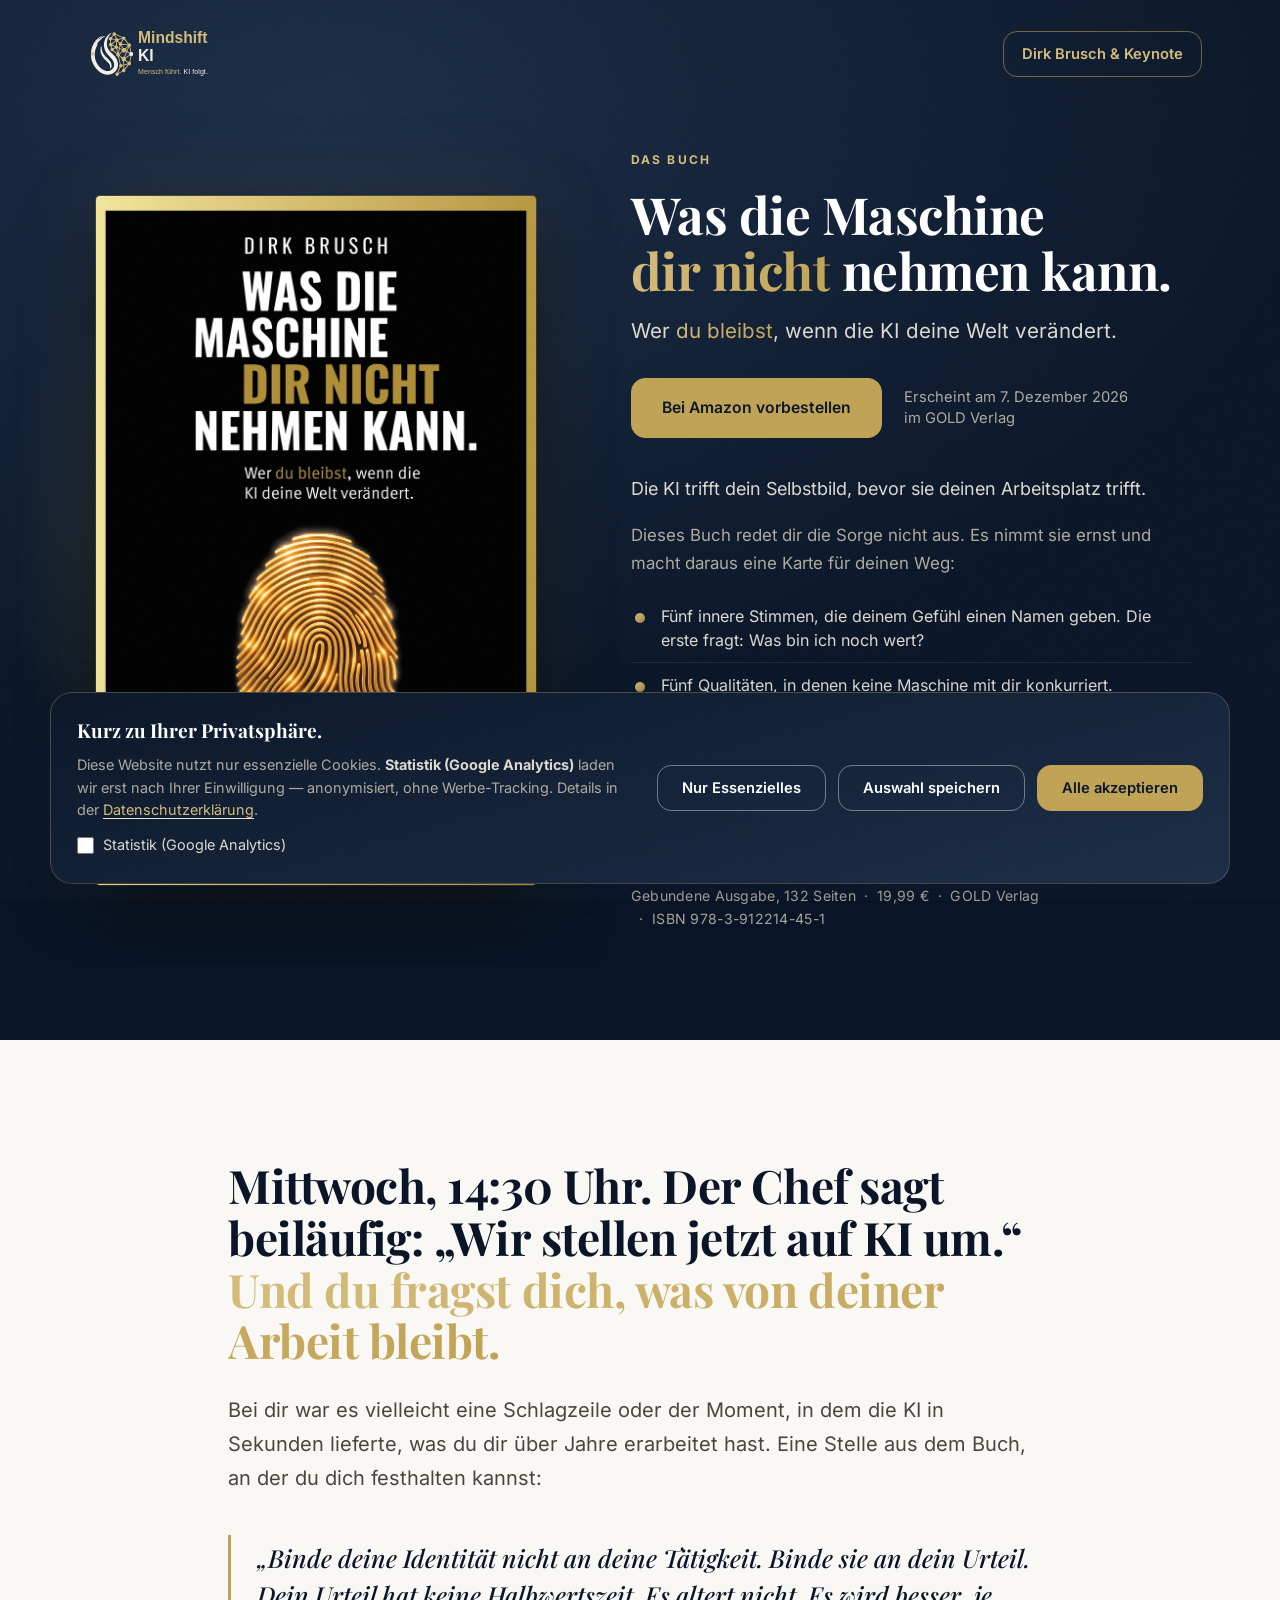
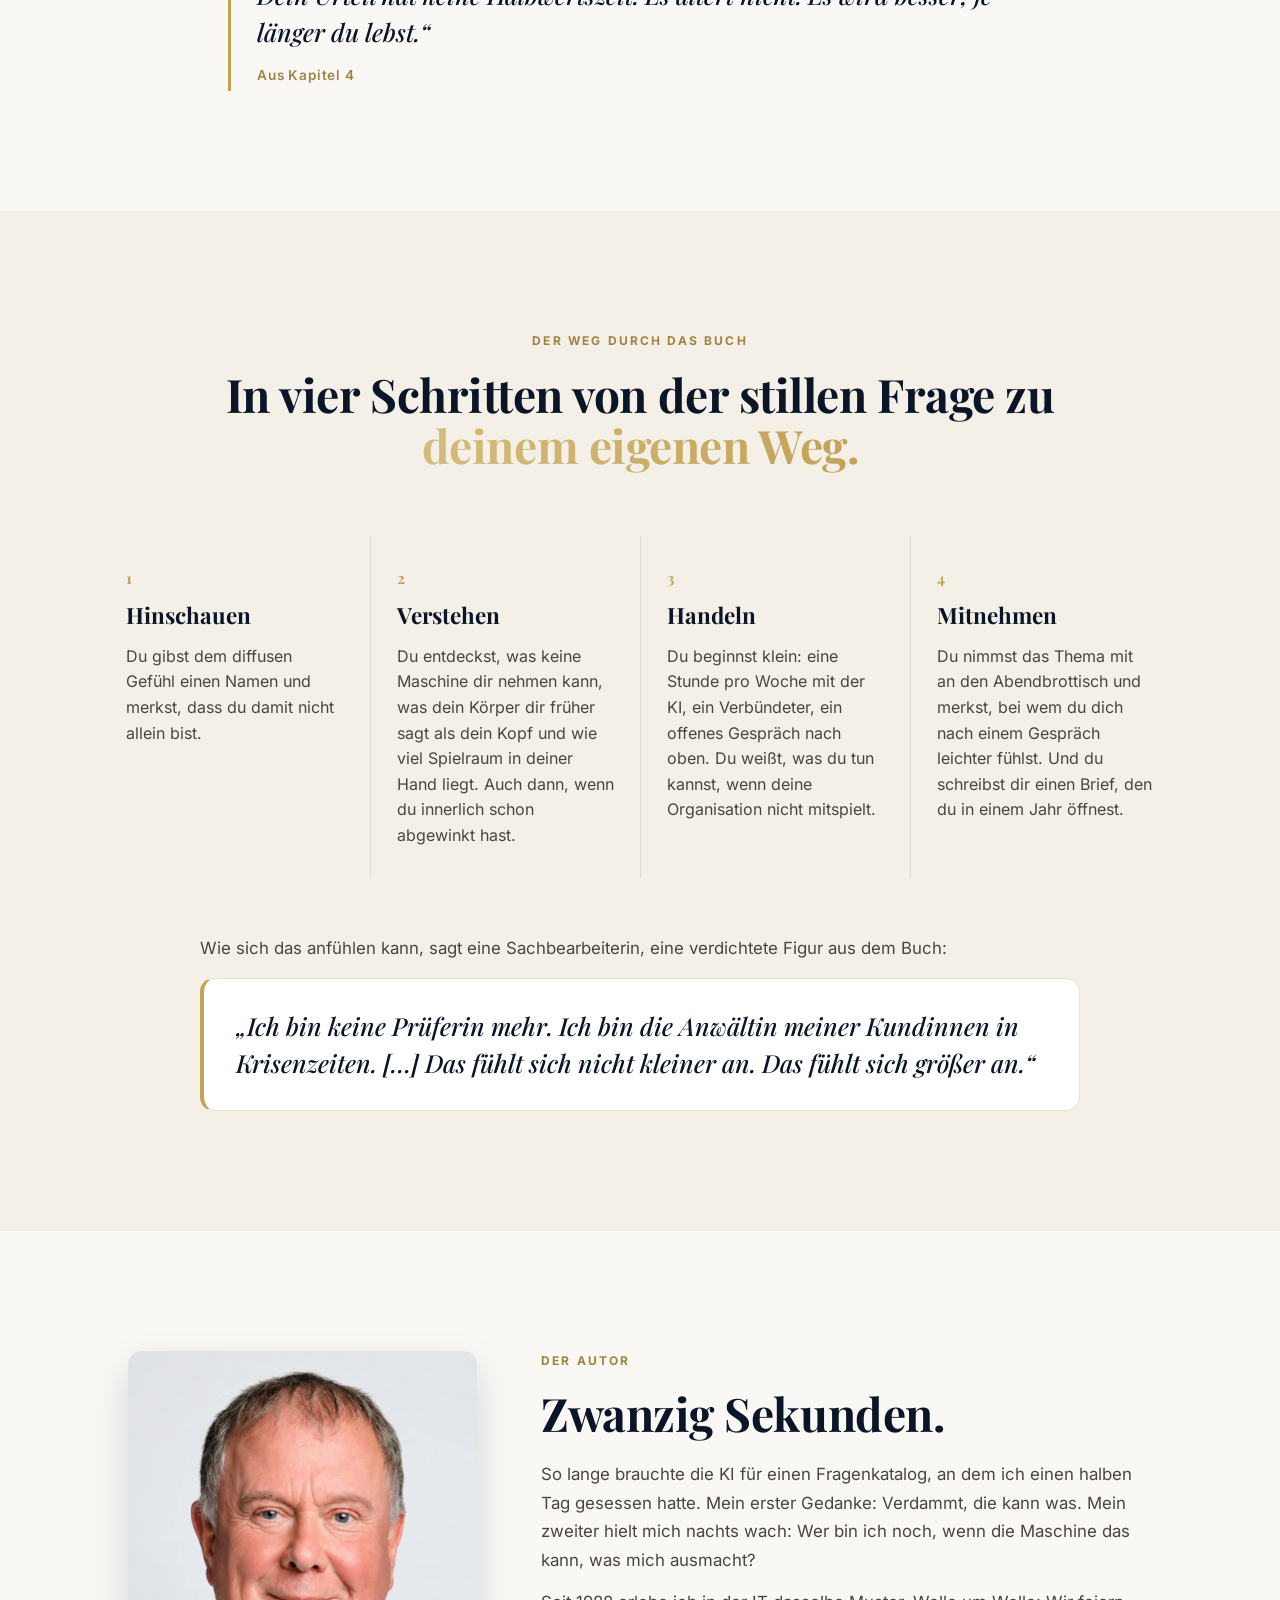
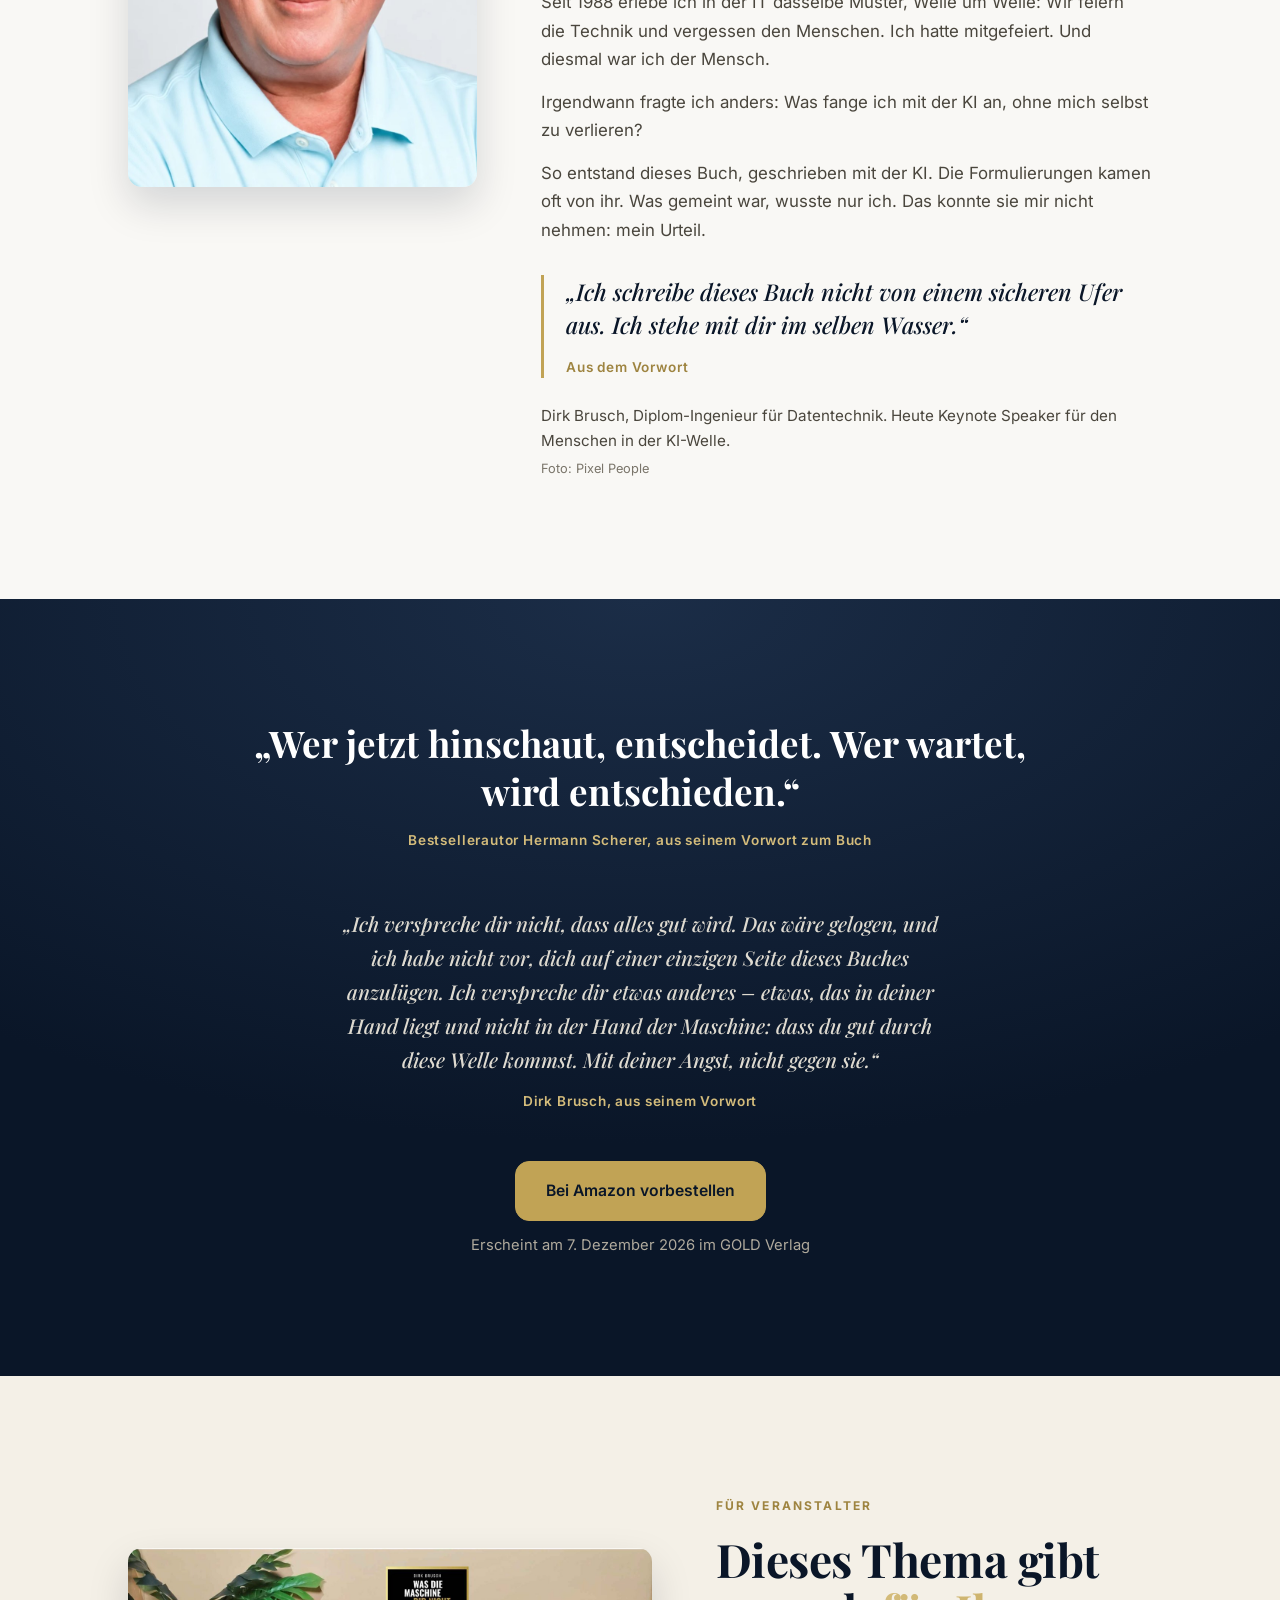
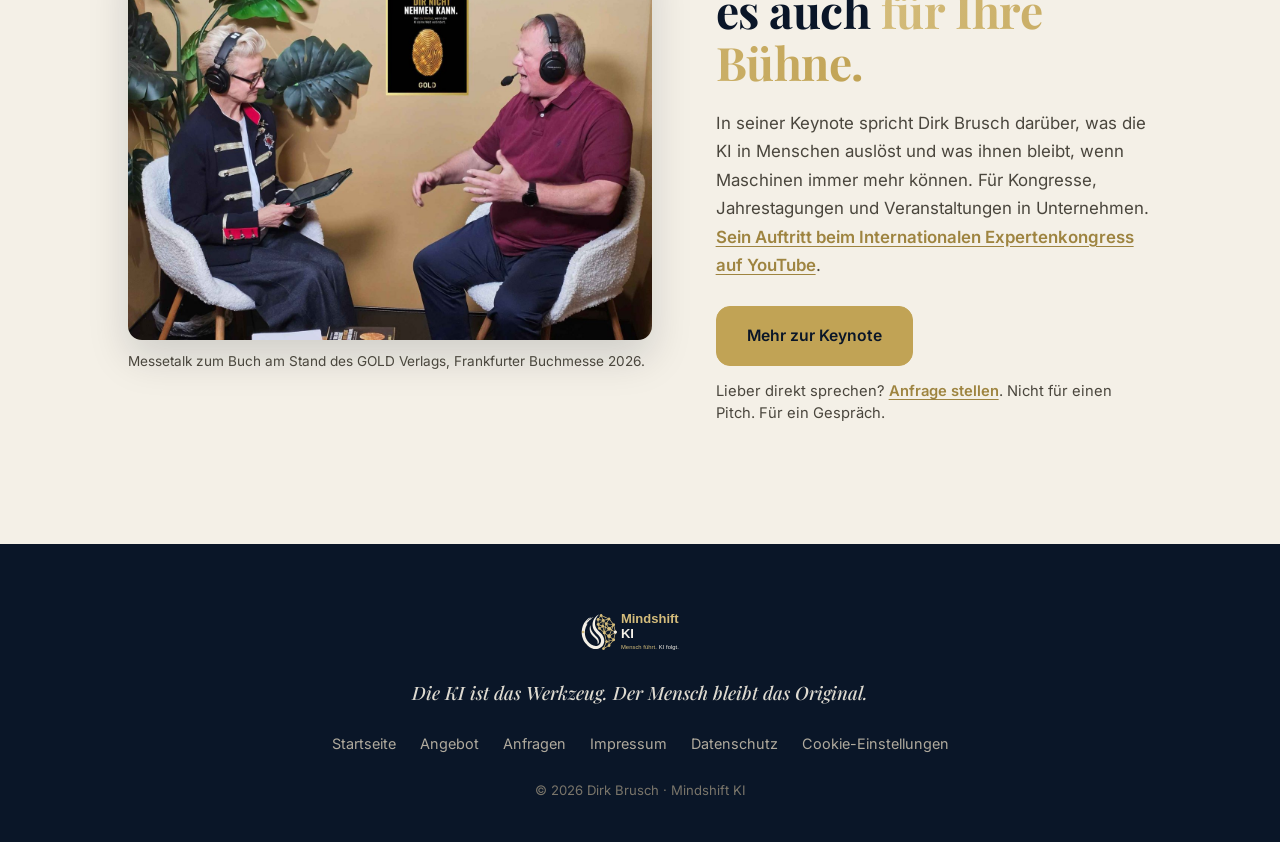
==== commit 728d8b34: "Buchseite ueberarbeitet: Autorenblock, Bruecke zur Keynote, Kongress-Video Texte an Amazon angeglich" ====
--- a/buch/index.html
+++ b/buch/index.html
@@ -29,8 +29,8 @@
 <link rel="icon" href="/favicon.ico" sizes="any">
 <link rel="apple-touch-icon" href="/apple-touch-icon.png">
 <link rel="stylesheet" href="/fonts.css?v=1">
-<link rel="stylesheet" href="/style.css?v=15">
-<link rel="stylesheet" href="/buch/buch.css?v=2">
+<link rel="stylesheet" href="/style.css?v=16">
+<link rel="stylesheet" href="/buch/buch.css?v=3">
 <script type="application/ld+json">
 {
   "@context": "https://schema.org",
@@ -41,11 +41,12 @@
   "publisher": { "@type": "Organization", "name": "GOLD Verlag", "url": "https://www.goldverlag.com" },
   "isbn": "9783912214451",
   "bookFormat": "https://schema.org/Hardcover",
+  "numberOfPages": 132,
   "inLanguage": "de",
   "datePublished": "2026-12-07",
   "image": "https://mindshift-ki.de/buch/cover-was-die-maschine.jpg",
   "url": "https://mindshift-ki.de/buch/",
-  "description": "Dieses Buch redet dir die Sorge nicht aus. Es nimmt sie ernst und macht daraus eine Karte für deinen Weg.",
+  "description": "Die KI trifft dein Selbstbild, bevor sie deinen Arbeitsplatz trifft. Dieses Buch redet dir die Sorge nicht aus. Es nimmt sie ernst und macht daraus eine Karte für deinen Weg.",
   "offers": { "@type": "Offer", "price": "19.99", "priceCurrency": "EUR", "availability": "https://schema.org/PreOrder", "url": "https://www.amazon.de/dp/391221445X" }
 }
 </script>
@@ -86,18 +87,17 @@
         </div>
 
         <div class="buchseite__copy">
-          <p class="buchseite__hook">Mittwoch, 14:30 Uhr. Der Chef sagt beiläufig: „Wir stellen jetzt auf KI um.“<br>Und du fragst dich, was von deiner Arbeit bleibt.</p>
+          <p class="buchseite__hook">Die KI trifft dein Selbstbild, bevor sie deinen Arbeitsplatz trifft.</p>
           <p>Dieses Buch redet dir die Sorge nicht aus. Es nimmt sie ernst und macht daraus eine Karte für deinen Weg:</p>
           <ul class="buchseite__list">
-            <li>Fünf Stimmen, die du in dir kennenlernst.</li>
+            <li>Fünf innere Stimmen, die deinem Gefühl einen Namen geben. Die erste fragt: Was bin ich noch wert?</li>
             <li>Fünf Qualitäten, in denen keine Maschine mit dir konkurriert.</li>
-            <li>Sieben kleine Bewegungen, die du ab morgen tun kannst – ohne Erlaubnis von oben.</li>
+            <li>Sieben kleine Bewegungen, die du ab morgen machen kannst – ohne Erlaubnis von oben.</li>
           </ul>
-          <p>Kein Strategiepapier für die Chefetage. Ein Buch für dich – mitten in der KI-Welle.</p>
           <p class="buchseite__claim">Die KI ist das Werkzeug.<br>Du bleibst das Original.</p>
         </div>
 
-        <p class="buchseite__meta"><span>Gebundene Ausgabe</span><span>19,99 €</span><span>GOLD Verlag</span><span>ISBN 978-3-912214-45-1</span></p>
+        <p class="buchseite__meta"><span>Gebundene Ausgabe, 132 Seiten</span><span>19,99 €</span><span>GOLD Verlag</span><span>ISBN 978-3-912214-45-1</span></p>
       </div>
 
     </div>
@@ -105,8 +105,8 @@
 
   <section class="section section--light buchfrage" aria-labelledby="buchfrage-titel">
     <div class="wrap wrap--narrow">
-      <h2 class="h2" id="buchfrage-titel">Die KI trifft dein Selbstbild, <em>bevor sie deinen Arbeitsplatz trifft.</em></h2>
-      <p class="buchfrage__lead">Vielleicht kennst du, was dann in dir fragt: Wer bin ich noch, wenn die Maschine kann, was mich ausmacht? Dieses Buch gibt dir darauf eine Richtung.</p>
+      <h2 class="h2" id="buchfrage-titel">Mittwoch, 14:30 Uhr. Der Chef sagt beiläufig: „Wir stellen jetzt auf KI um.“ <em>Und du fragst dich, was von deiner Arbeit bleibt.</em></h2>
+      <p class="buchfrage__lead">Bei dir war es vielleicht eine Schlagzeile oder der Moment, in dem die KI in Sekunden lieferte, was du dir über Jahre erarbeitet hast. Eine Stelle aus dem Buch, an der du dich festhalten kannst:</p>
       <blockquote class="buchzitat">
         <p>„Binde deine Identität nicht an deine Tätigkeit. Binde sie an dein Urteil. Dein Urteil hat keine Halbwertszeit. Es altert nicht. Es wird besser, je länger du lebst.“</p>
         <cite>Aus Kapitel 4</cite>
@@ -123,11 +123,11 @@
       <ol class="buchweg__schritte">
         <li><span class="buchweg__k">Hinschauen</span><p>Du gibst dem diffusen Gefühl einen Namen und merkst, dass du damit nicht allein bist.</p></li>
         <li><span class="buchweg__k">Verstehen</span><p>Du entdeckst, was keine Maschine dir nehmen kann, was dein Körper dir früher sagt als dein Kopf und wie viel Spielraum in deiner Hand liegt. Auch dann, wenn du innerlich schon abgewinkt hast.</p></li>
-        <li><span class="buchweg__k">Handeln</span><p>Du beginnst mit der einen Stunde pro Woche, dem einen Verbündeten, dem Gespräch nach oben. Du weißt, was du tun kannst, wenn deine Organisation nicht mitspielt, und wer mit dir geht.</p></li>
-        <li><span class="buchweg__k">Mitnehmen</span><p>Du schreibst dir einen Brief, den du in einem Jahr öffnest.</p></li>
+        <li><span class="buchweg__k">Handeln</span><p>Du beginnst klein: eine Stunde pro Woche mit der KI, ein Verbündeter, ein offenes Gespräch nach oben. Du weißt, was du tun kannst, wenn deine Organisation nicht mitspielt.</p></li>
+        <li><span class="buchweg__k">Mitnehmen</span><p>Du nimmst das Thema mit an den Abendbrottisch und merkst, bei wem du dich nach einem Gespräch leichter fühlst. Und du schreibst dir einen Brief, den du in einem Jahr öffnest.</p></li>
       </ol>
       <div class="wrap--narrow buchweg__stimme">
-        <p class="buchweg__ueberleitung">Wie sich das anfühlen kann, sagt eine Sachbearbeiterin im Buch:</p>
+        <p class="buchweg__ueberleitung">Wie sich das anfühlen kann, sagt eine Sachbearbeiterin, eine verdichtete Figur aus dem Buch:</p>
         <blockquote class="buchzitat buchzitat--karte">
           <p>„Ich bin keine Prüferin mehr. Ich bin die Anwältin meiner Kundinnen in Krisenzeiten. […] Das fühlt sich nicht kleiner an. Das fühlt sich größer an.“</p>
         </blockquote>
@@ -135,16 +135,23 @@
     </div>
   </section>
 
-  <section class="section section--light buchautor" aria-label="Wer das Buch geschrieben hat">
-    <div class="wrap wrap--narrow buchautor__grid">
-      <img class="buchautor__bild" src="/bilder/portrait-ueber.jpg" width="800" height="800" loading="lazy" alt="Dirk Brusch">
-      <div>
-        <p class="kicker">Wer das Buch geschrieben hat</p>
+  <section class="section section--light buchautor" aria-labelledby="buchautor-titel">
+    <div class="wrap buchautor__grid">
+      <img class="buchautor__bild" src="/bilder/portrait-autor.jpg" width="900" height="1125" loading="lazy" alt="Dirk Brusch, Porträt">
+      <div class="buchautor__inhalt">
+        <p class="kicker">Der Autor</p>
+        <h2 class="h2" id="buchautor-titel">Zwanzig Sekunden.</h2>
+        <div class="buchautor__text">
+          <p>So lange brauchte die KI für einen Fragenkatalog, an dem ich einen halben Tag gesessen hatte. Mein erster Gedanke: Verdammt, die kann was. Mein zweiter hielt mich nachts wach: Wer bin ich noch, wenn die Maschine das kann, was mich ausmacht?</p>
+          <p>Seit 1988 erlebe ich in der IT dasselbe Muster, Welle um Welle: Wir feiern die Technik und vergessen den Menschen. Ich hatte mitgefeiert. Und diesmal war ich der Mensch.</p>
+          <p>Irgendwann fragte ich anders: Was fange ich mit der KI an, ohne mich selbst zu verlieren?</p>
+          <p>So entstand dieses Buch, geschrieben mit der KI. Die Formulierungen kamen oft von ihr. Was gemeint war, wusste nur ich. Das konnte sie mir nicht nehmen: mein Urteil.</p>
+        </div>
         <blockquote class="buchautor__zitat">
           <p>„Ich schreibe dieses Buch nicht von einem sicheren Ufer aus. Ich stehe mit dir im selben Wasser.“</p>
-          <cite>Dirk Brusch, aus seinem Vorwort</cite>
+          <cite>Aus dem Vorwort</cite>
         </blockquote>
-        <p class="buchautor__text">Vierundsechzig Jahre Lebenserfahrung, und trotzdem gab es Nächte, in denen ich wach lag, wegen einer Maschine. Daraus ist das Buch entstanden, das ich in diesen Nächten gebraucht hätte.</p>
+        <p class="buchautor__fakt">Dirk Brusch, Diplom-Ingenieur für Datentechnik. Heute Keynote Speaker für den Menschen in der KI-Welle. <span class="buchautor__credit">Foto: Pixel People</span></p>
       </div>
     </div>
   </section>
@@ -153,7 +160,7 @@
     <div class="wrap wrap--narrow">
       <blockquote class="buchende__scherer">
         <p>„Wer jetzt hinschaut, entscheidet. Wer wartet, wird entschieden.“</p>
-        <cite>Hermann Scherer, aus seinem Vorwort</cite>
+        <cite>Bestsellerautor Hermann Scherer, aus seinem Vorwort zum Buch</cite>
       </blockquote>
       <blockquote class="buchende__versprechen">
         <p>„Ich verspreche dir nicht, dass alles gut wird. Das wäre gelogen, und ich habe nicht vor, dich auf einer einzigen Seite dieses Buches anzulügen. Ich verspreche dir etwas anderes – etwas, das in deiner Hand liegt und nicht in der Hand der Maschine: dass du gut durch diese Welle kommst. Mit deiner Angst, nicht gegen sie.“</p>
@@ -166,10 +173,19 @@
     </div>
   </section>
 
-  <section class="buchbruecke">
-    <div class="wrap wrap--narrow">
-      <p>Die Gedanken dieses Buches gibt es auch als Keynote.</p>
-      <a class="btn btn--outline" href="/">Mehr über Dirk Brusch und seine Vorträge</a>
+  <section class="section section--cream buchbruecke" aria-labelledby="buchbruecke-titel">
+    <div class="wrap buchbruecke__grid">
+      <figure class="buchbruecke__bild">
+        <img src="/bilder/event-messetalk-buchmesse.jpg?v=3" width="1400" height="1050" loading="lazy" alt="Dirk Brusch im Gespräch mit Moderatorin Heidi Bereuther am Stand des GOLD Verlags">
+        <figcaption>Messetalk zum Buch am Stand des GOLD Verlags, Frankfurter Buchmesse 2026.</figcaption>
+      </figure>
+      <div>
+        <p class="kicker">Für Veranstalter</p>
+        <h2 class="h2" id="buchbruecke-titel">Dieses Thema gibt es auch <em>für Ihre Bühne.</em></h2>
+        <p class="buchbruecke__text">In seiner Keynote spricht Dirk Brusch darüber, was die KI in Menschen auslöst und was ihnen bleibt, wenn Maschinen immer mehr können. Für Kongresse, Jahrestagungen und Veranstaltungen in Unternehmen. <a href="https://youtu.be/_p8scfUCUsA" target="_blank" rel="noopener">Sein Auftritt beim Internationalen Expertenkongress auf YouTube</a>.</p>
+        <a class="btn btn--gold" href="/#keynote">Mehr zur Keynote</a>
+        <p class="buchbruecke__note">Lieber direkt sprechen? <a href="/#anfrage">Anfrage stellen</a>. Nicht für einen Pitch. Für ein Gespräch.</p>
+      </div>
     </div>
   </section>
 </main>
--- a/style.css
+++ b/style.css
@@ -317,6 +317,9 @@
 .buehne__name{font-family:var(--ff-display);font-size:1.3rem;color:var(--navy);line-height:1.2;margin-bottom:4px}
 .buehne__sub{color:var(--stone-500);font-size:.98rem;margin-bottom:12px}
 .buehne__tag{font-size:.74rem;font-weight:700;letter-spacing:.08em;text-transform:uppercase;color:var(--gold-dark)}
+.buehne{position:relative}
+.buehne__video{display:inline-block;margin-top:12px;font-weight:600;font-size:.95rem;color:var(--gold-dark);text-decoration:underline;text-underline-offset:3px}
+.buehne__video::after{content:"";position:absolute;inset:0}
 .buehnen__discretion{max-width:62ch;margin:46px auto 0;text-align:center;font-size:1.05rem;color:var(--stone-700);line-height:1.65;padding-top:30px;border-top:1px solid var(--gold-pale)}
 .buehnen__discretion strong{color:var(--navy);font-family:var(--ff-display);font-weight:700}
 @media (max-width:900px){.buehnenrow{grid-template-columns:1fr;max-width:460px;margin:0 auto}}
--- a/buch/buch.css
+++ b/buch/buch.css
@@ -90,9 +90,17 @@
 .buchseite__meta span{white-space:nowrap;display:inline-block}
 
 /* Brücke zur Keynote */
-.buchbruecke{background:var(--cream);padding:70px 0;text-align:center}
-.buchbruecke p{font-family:var(--ff-display);font-size:clamp(1.25rem,2.2vw,1.6rem);color:var(--navy);line-height:1.4}
-.buchbruecke a{margin-top:24px;white-space:normal;max-width:100%;text-align:center}
+.buchbruecke__grid{display:grid;grid-template-columns:minmax(0,6fr) minmax(0,5fr);gap:clamp(36px,5vw,72px);align-items:center;max-width:1080px;margin:0 auto}
+.buchbruecke__bild{margin:0}
+.buchbruecke__bild img{width:100%;height:auto;border-radius:var(--radius);box-shadow:0 18px 40px rgba(10,22,40,.15)}
+.buchbruecke__bild figcaption{margin-top:12px;font-size:.85rem;line-height:1.45;color:var(--stone-700)}
+.buchbruecke .h2{text-align:left}
+.buchbruecke__text{margin:20px 0 26px;font-size:1.05rem;line-height:1.7;color:var(--stone-700)}
+.buchbruecke__note{margin-top:14px;font-size:.92rem;line-height:1.5;color:var(--stone-700)}
+.buchbruecke__note a,.buchbruecke__text a,.buchbruecke__bild figcaption a{color:var(--gold-dark);font-weight:600;text-decoration:underline;text-underline-offset:3px}
+.buchbruecke__video{display:block;position:relative}
+.buchbruecke__video::after{content:"";position:absolute;left:50%;top:50%;width:64px;height:64px;margin:-32px 0 0 -32px;border-radius:50%;background:rgba(10,22,40,.82) url("data:image/svg+xml,%3Csvg xmlns='http://www.w3.org/2000/svg' viewBox='0 0 24 24'%3E%3Cpath fill='%23C1A355' d='M9 7l9 5-9 5z'/%3E%3C/svg%3E") center/34px no-repeat;transition:transform .25s var(--ease)}
+.buchbruecke__video:hover::after{transform:scale(1.08)}
 
 @media (max-width:900px){
   .buchseite{padding:120px 0 80px}
@@ -128,10 +136,15 @@
 .buchweg__stimme{margin:56px auto 0}
 .buchweg__ueberleitung{font-size:1.05rem;color:var(--stone-700)}
 
-.buchautor__grid{display:grid;grid-template-columns:220px 1fr;gap:48px;align-items:center}
-.buchautor__bild{width:220px;height:220px;object-fit:cover;object-position:50% 30%;border-radius:50%;box-shadow:0 0 0 4px #fff,0 0 0 5px var(--gold-pale),0 18px 40px rgba(10,22,40,.15)}
-.buchautor__zitat p{font-family:var(--ff-display);font-weight:600;font-size:clamp(1.4rem,2.4vw,1.85rem);line-height:1.35;color:var(--navy)}
-.buchautor__text{margin-top:22px;font-size:1.05rem;line-height:1.7;color:var(--stone-700)}
+.buchautor__grid{display:grid;grid-template-columns:minmax(0,4fr) minmax(0,7fr);gap:clamp(36px,5vw,72px);align-items:start;max-width:1080px;margin:0 auto}
+.buchautor__bild{width:100%;height:auto;border-radius:var(--radius);box-shadow:0 18px 40px rgba(10,22,40,.15)}
+.buchautor .h2{text-align:left}
+.buchautor__text{margin-top:20px}
+.buchautor__text p{font-size:1.05rem;line-height:1.7;color:var(--stone-700);margin-bottom:14px}
+.buchautor__zitat{margin:30px 0 0;padding-left:22px;border-left:3px solid var(--gold)}
+.buchautor__zitat p{font-family:var(--ff-display);font-style:italic;font-size:clamp(1.2rem,1.9vw,1.45rem);line-height:1.45;color:var(--navy)}
+.buchautor__fakt{margin-top:26px;font-size:.95rem;line-height:1.6;color:var(--stone-700)}
+.buchautor__credit{display:block;margin-top:6px;font-size:.8rem;color:var(--stone-500)}
 
 .buchende{text-align:center}
 .buchende__scherer p{font-family:var(--ff-display);font-weight:700;font-size:clamp(1.6rem,3vw,2.3rem);line-height:1.3;color:var(--white)}
@@ -142,6 +155,7 @@
 .buchende__cta{margin-top:48px;display:flex;flex-direction:column;align-items:center;gap:14px}
 
 @media (max-width:900px){
+  .buchautor__grid,.buchbruecke__grid{grid-template-columns:1fr}
   .buchweg__schritte{grid-template-columns:1fr 1fr}
   .buchweg__schritte li:nth-child(3){border-left:0}
   .buchweg__schritte li:nth-child(n+3){border-top:1px solid var(--stone-100)}
@@ -150,8 +164,8 @@
   .buchweg__schritte{grid-template-columns:1fr}
   .buchweg__schritte li{border-left:0!important;padding:24px 4px}
   .buchweg__schritte li+li{border-top:1px solid var(--stone-100)}
-  .buchautor__grid{grid-template-columns:1fr;gap:28px;justify-items:start}
-  .buchautor__bild{width:150px;height:150px}
+  .buchautor__bild{max-width:240px}
+  .buchbruecke .btn{width:100%}
   .buchzitat--karte{padding:22px 20px}
   .buchende__cta .btn{width:100%}
 }
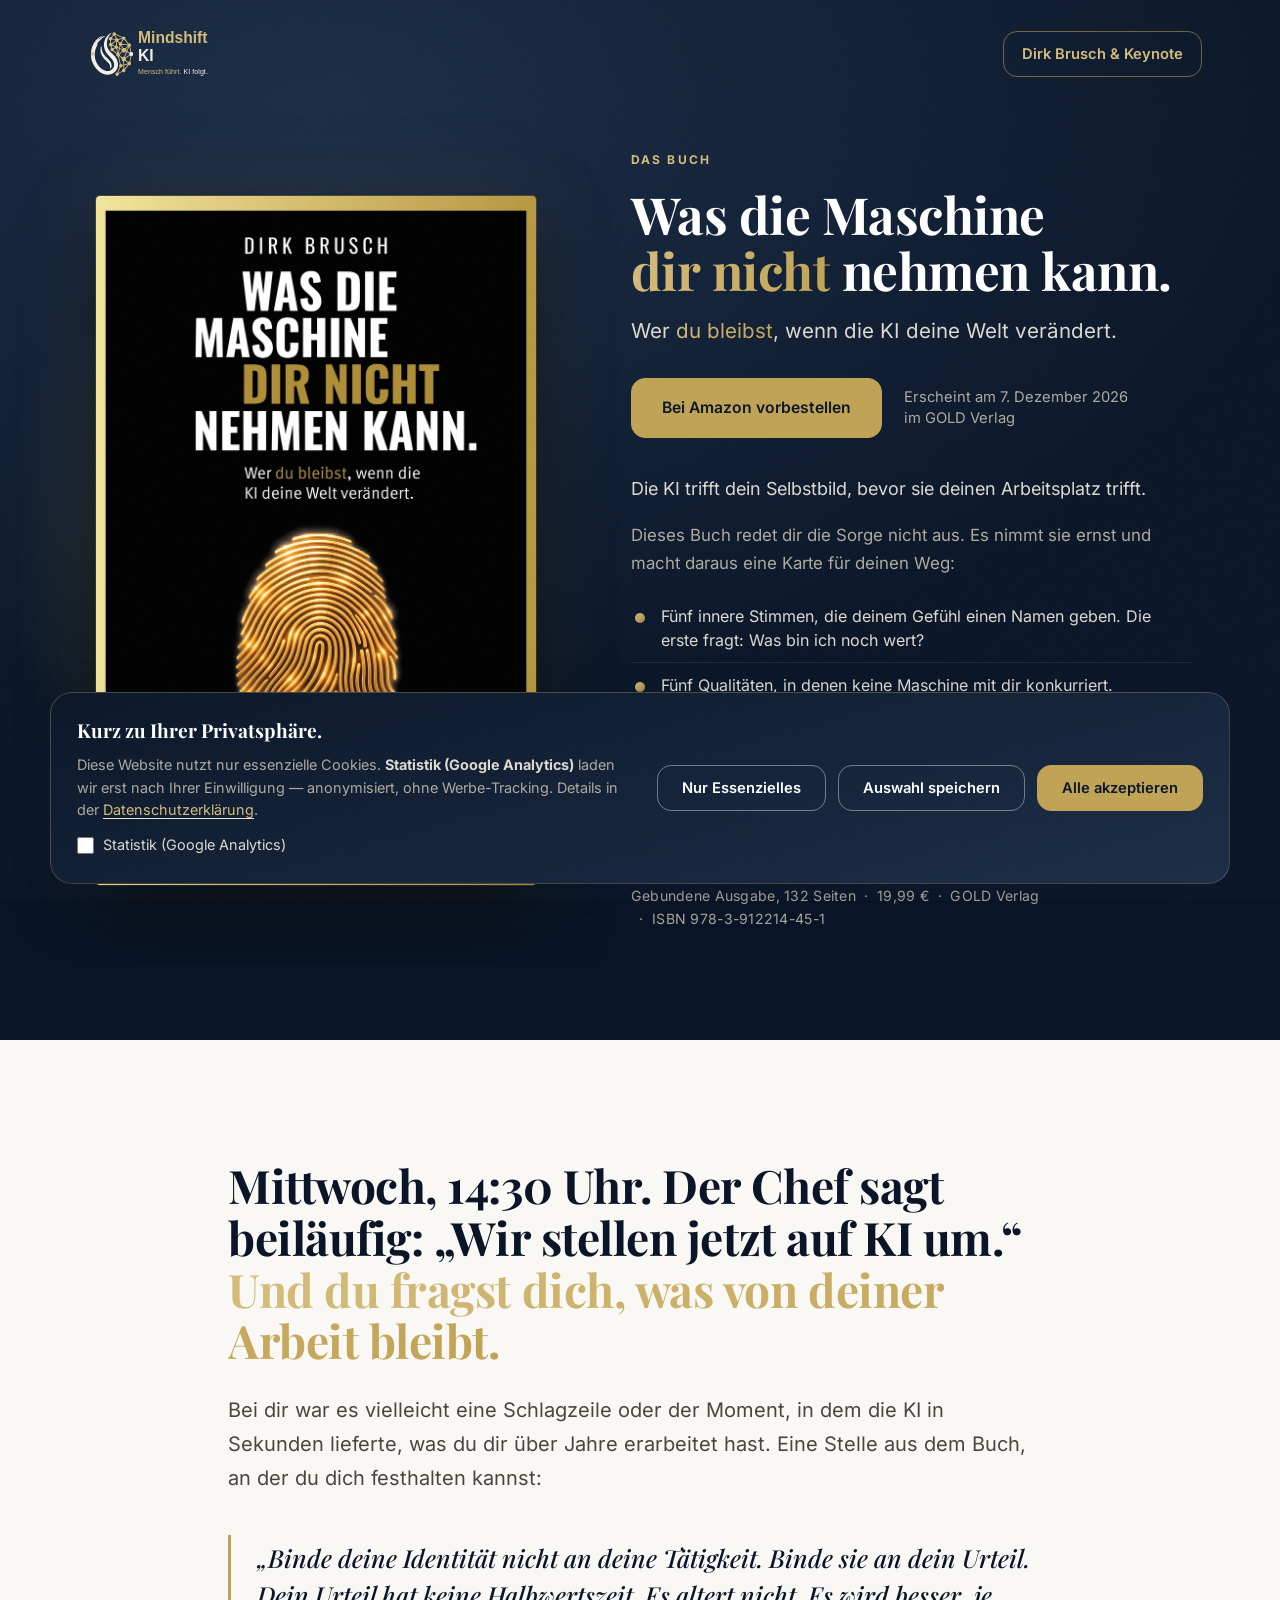
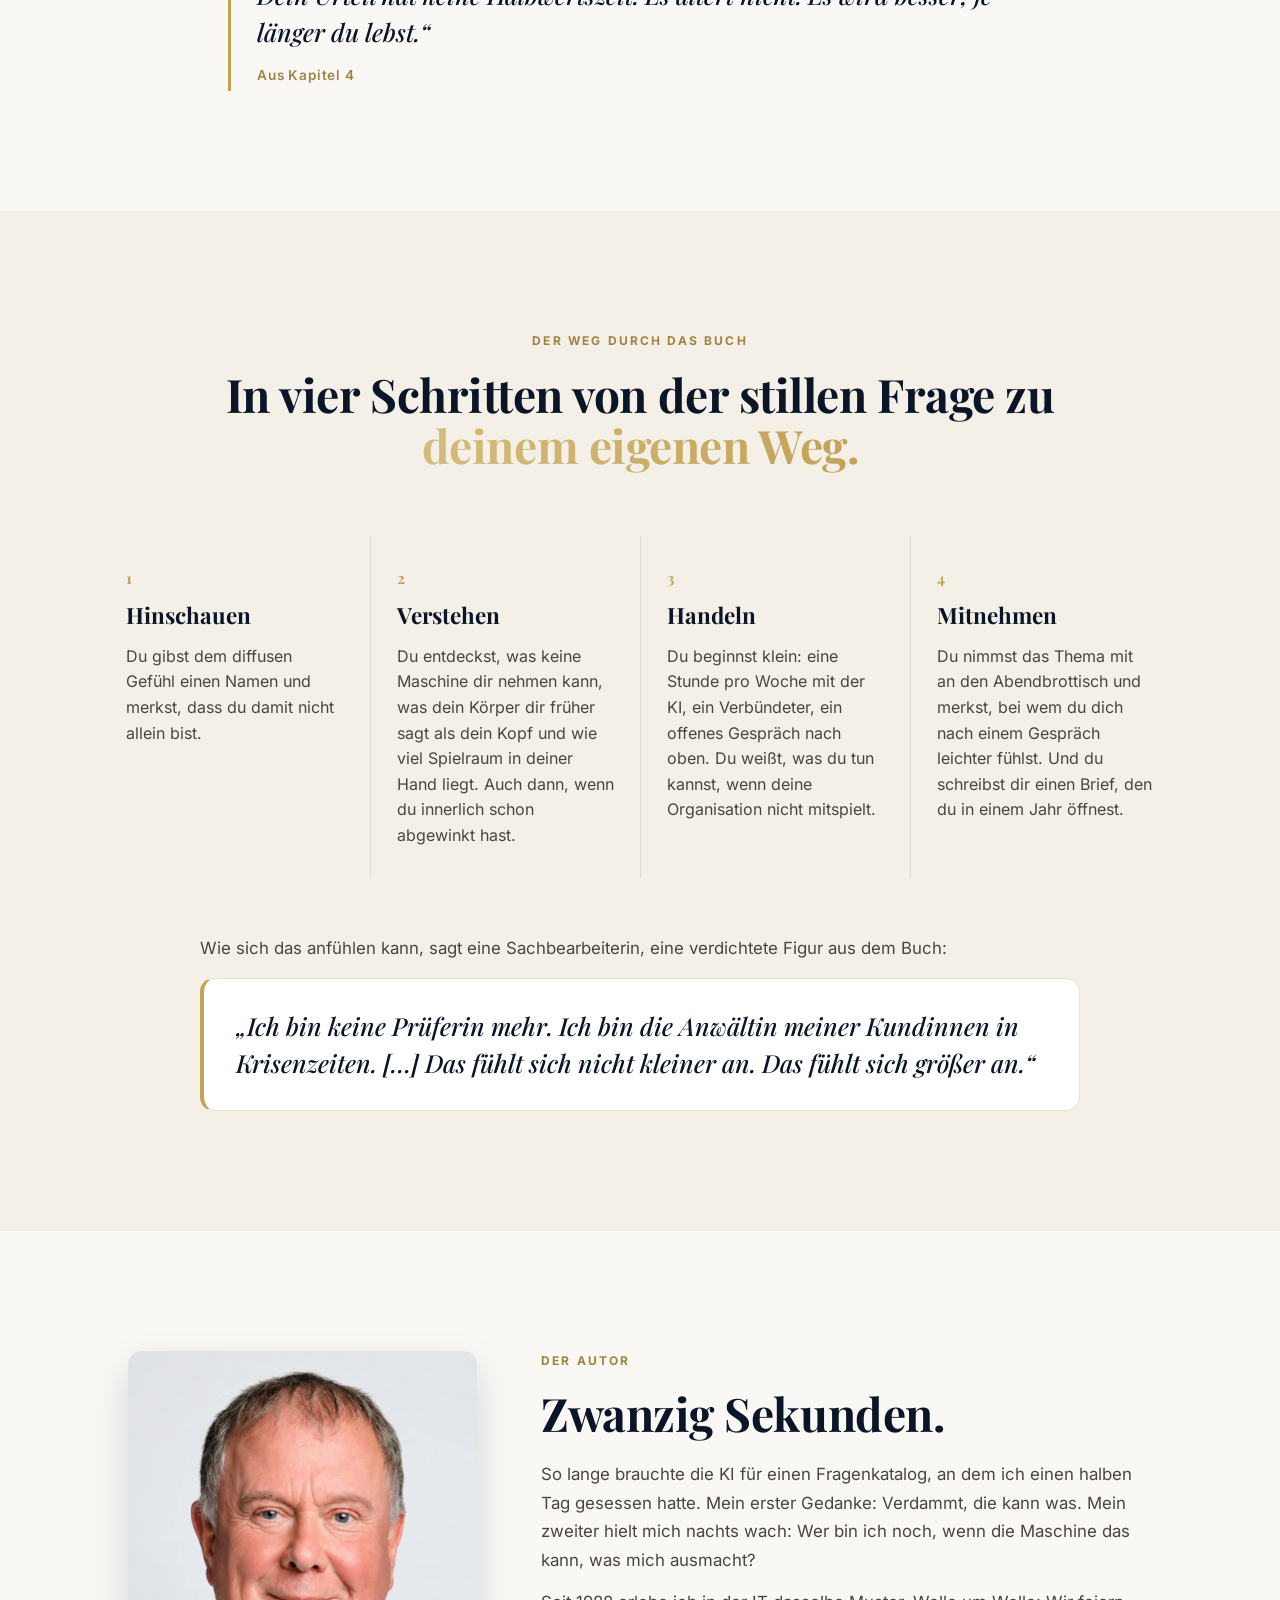
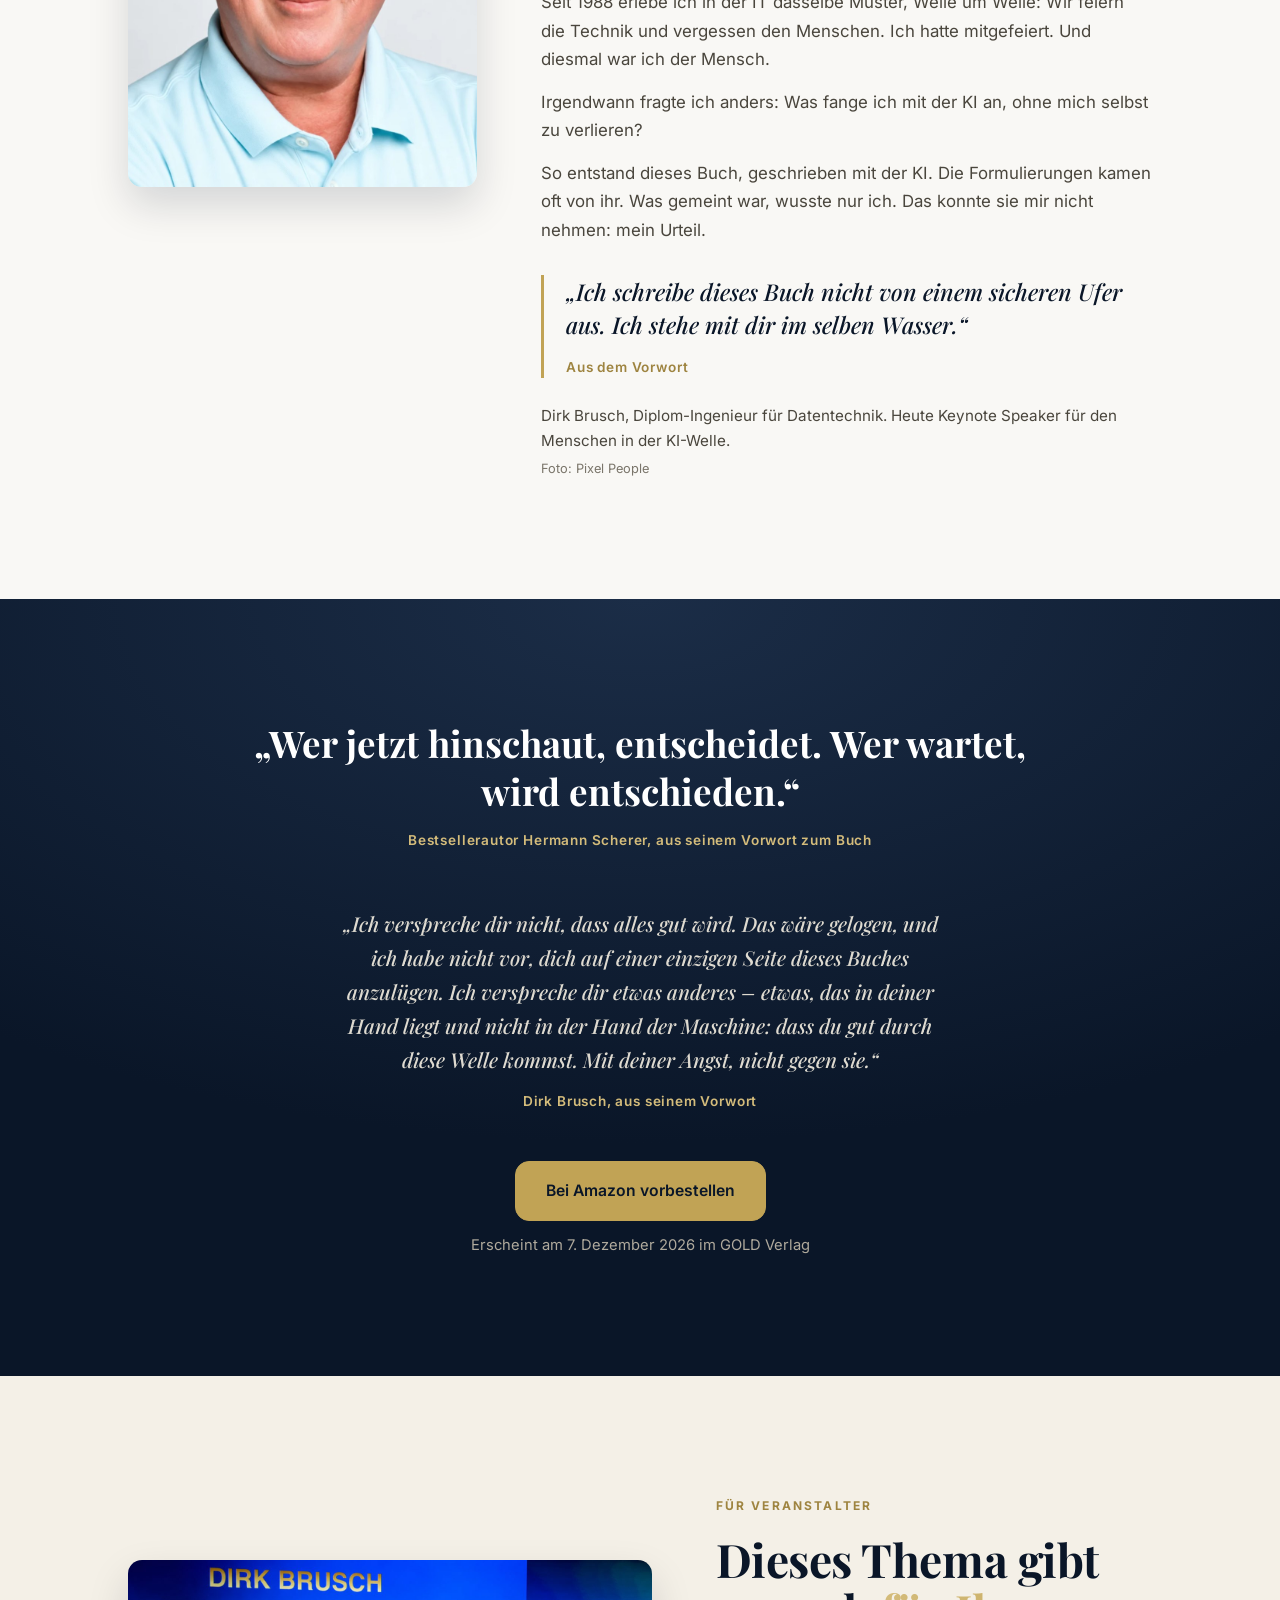
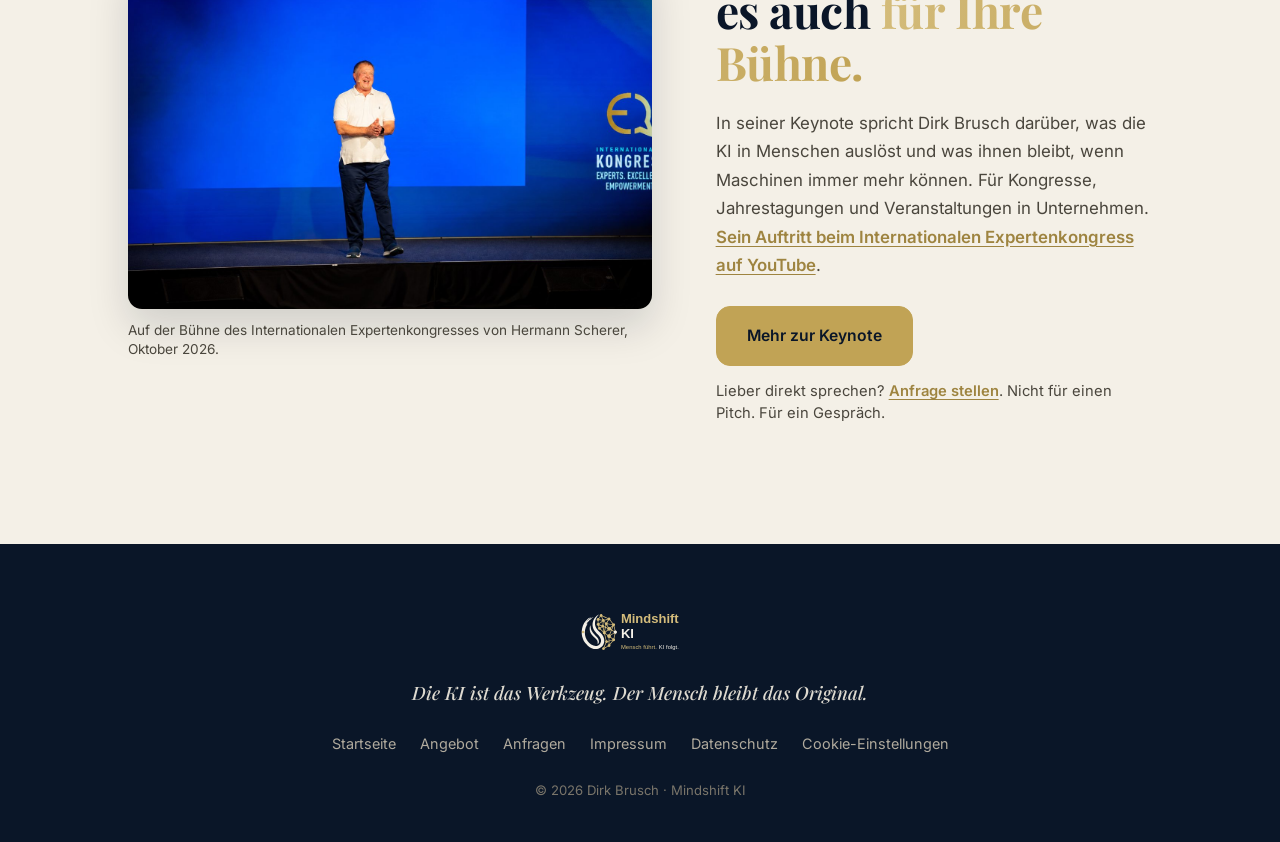
==== commit 0c2cde6c: "Buchseite: Kongress-Foto passend zum Kongress-Link Im Block fuer Veranstalter stand das Messetalk-Fo" ====
--- a/buch/index.html
+++ b/buch/index.html
@@ -176,8 +176,8 @@
   <section class="section section--cream buchbruecke" aria-labelledby="buchbruecke-titel">
     <div class="wrap buchbruecke__grid">
       <figure class="buchbruecke__bild">
-        <img src="/bilder/event-messetalk-buchmesse.jpg?v=3" width="1400" height="1050" loading="lazy" alt="Dirk Brusch im Gespräch mit Moderatorin Heidi Bereuther am Stand des GOLD Verlags">
-        <figcaption>Messetalk zum Buch am Stand des GOLD Verlags, Frankfurter Buchmesse 2026.</figcaption>
+        <img src="/bilder/event-expertenkongress.jpg" width="1400" height="933" loading="lazy" alt="Dirk Brusch auf der Bühne des Internationalen Expertenkongresses von Hermann Scherer">
+        <figcaption>Auf der Bühne des Internationalen Expertenkongresses von Hermann Scherer, Oktober 2026.</figcaption>
       </figure>
       <div>
         <p class="kicker">Für Veranstalter</p>
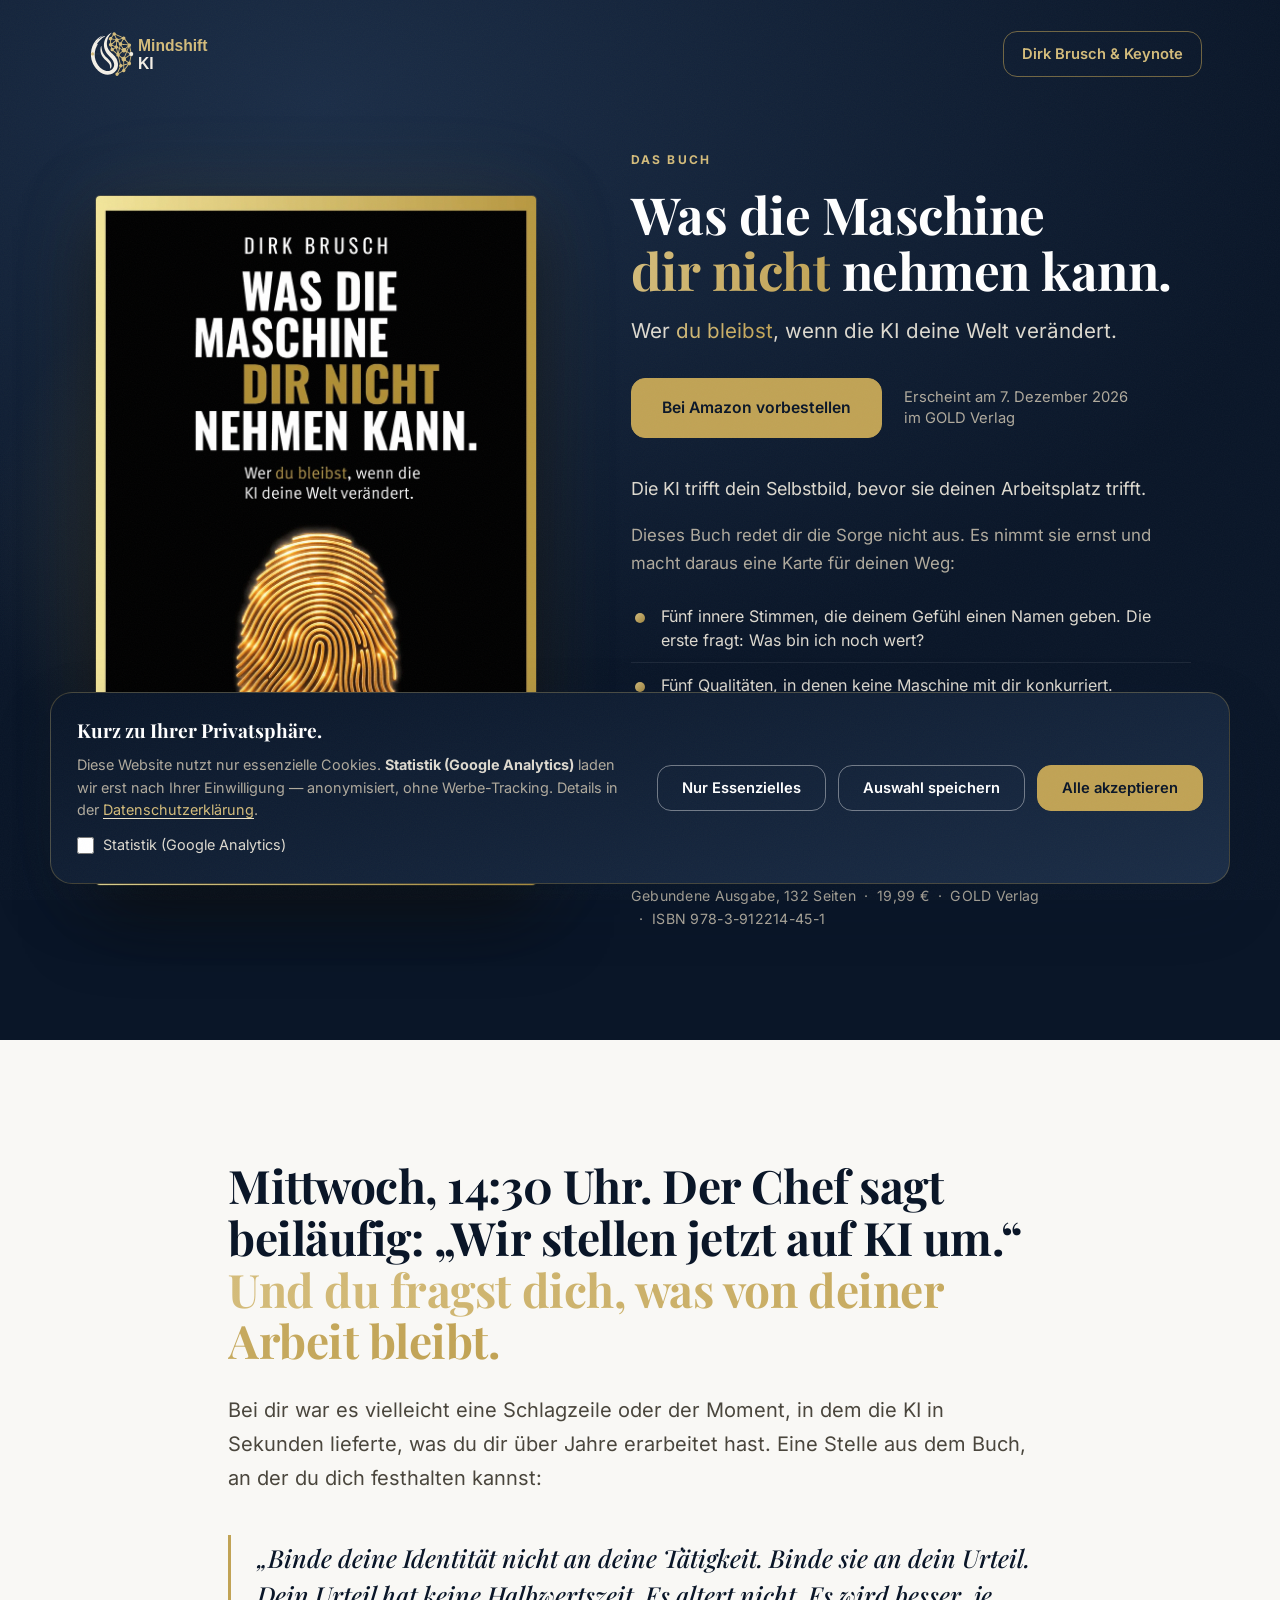
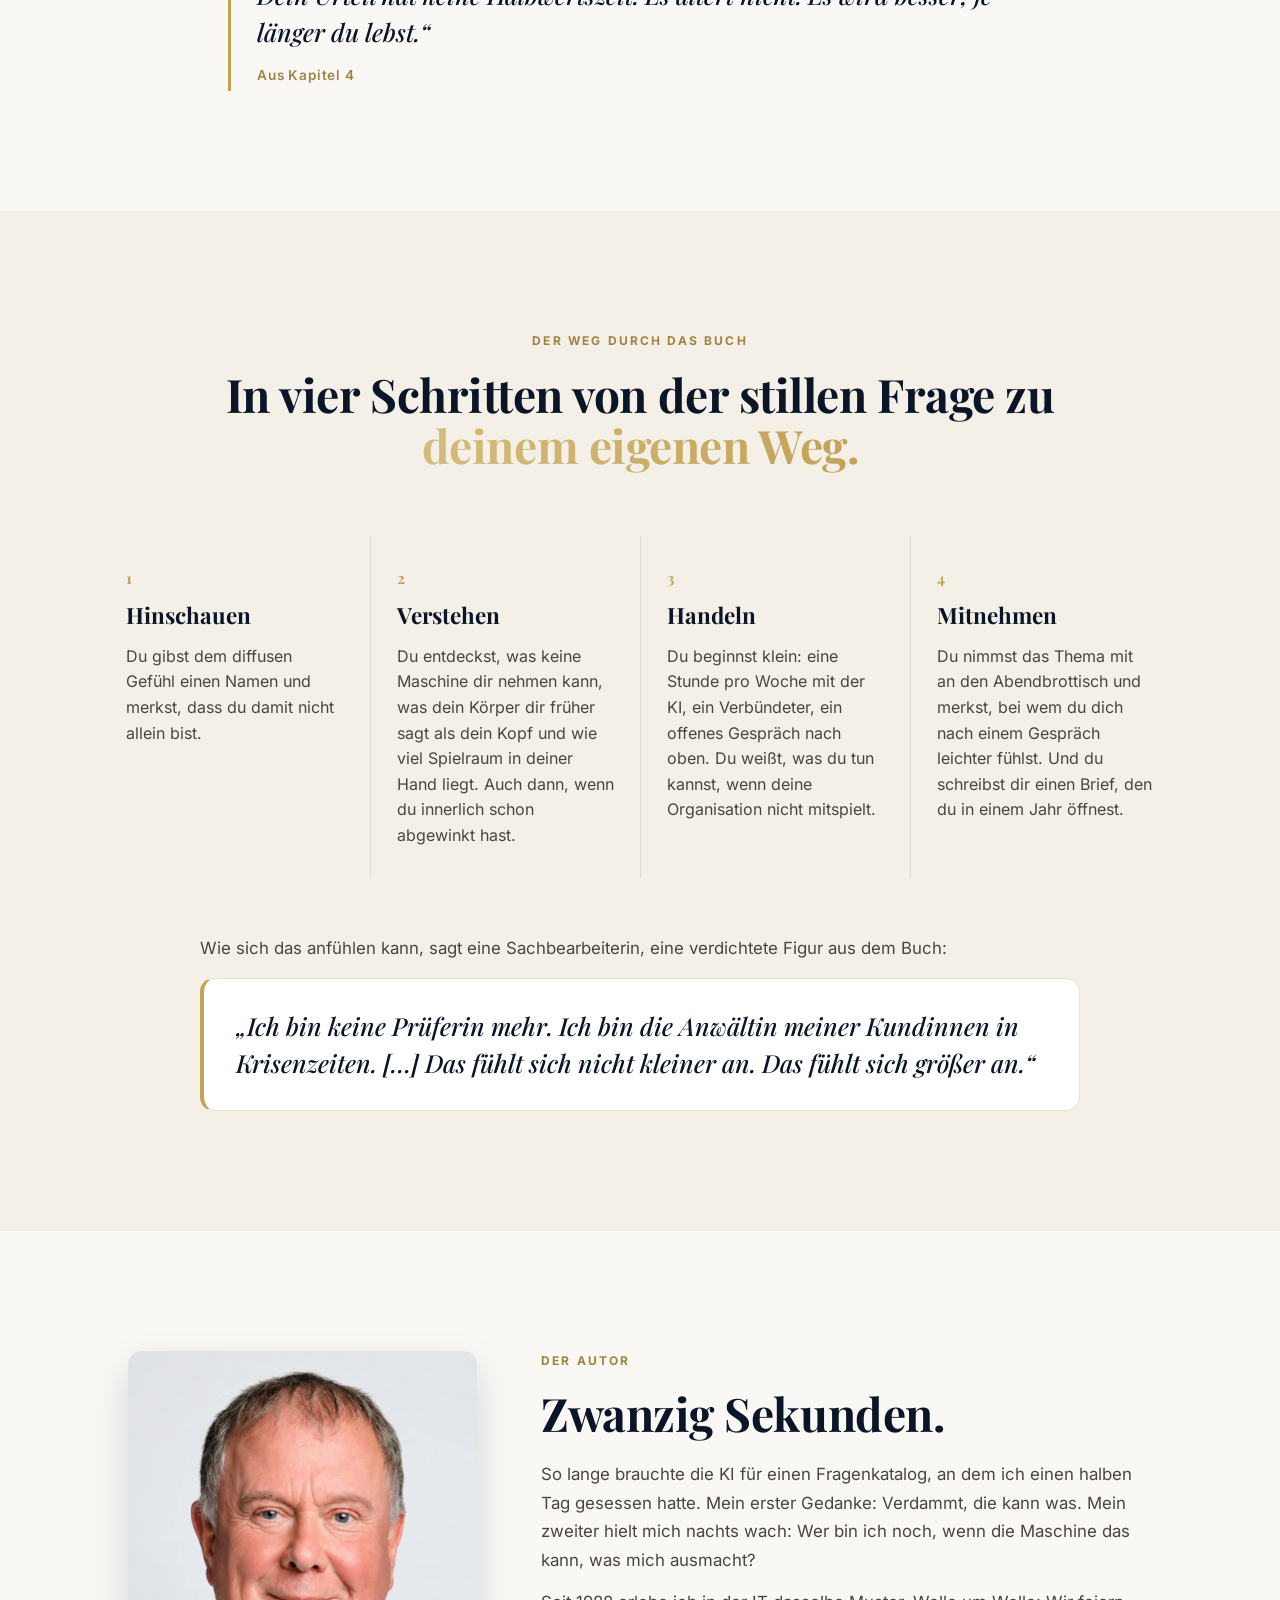
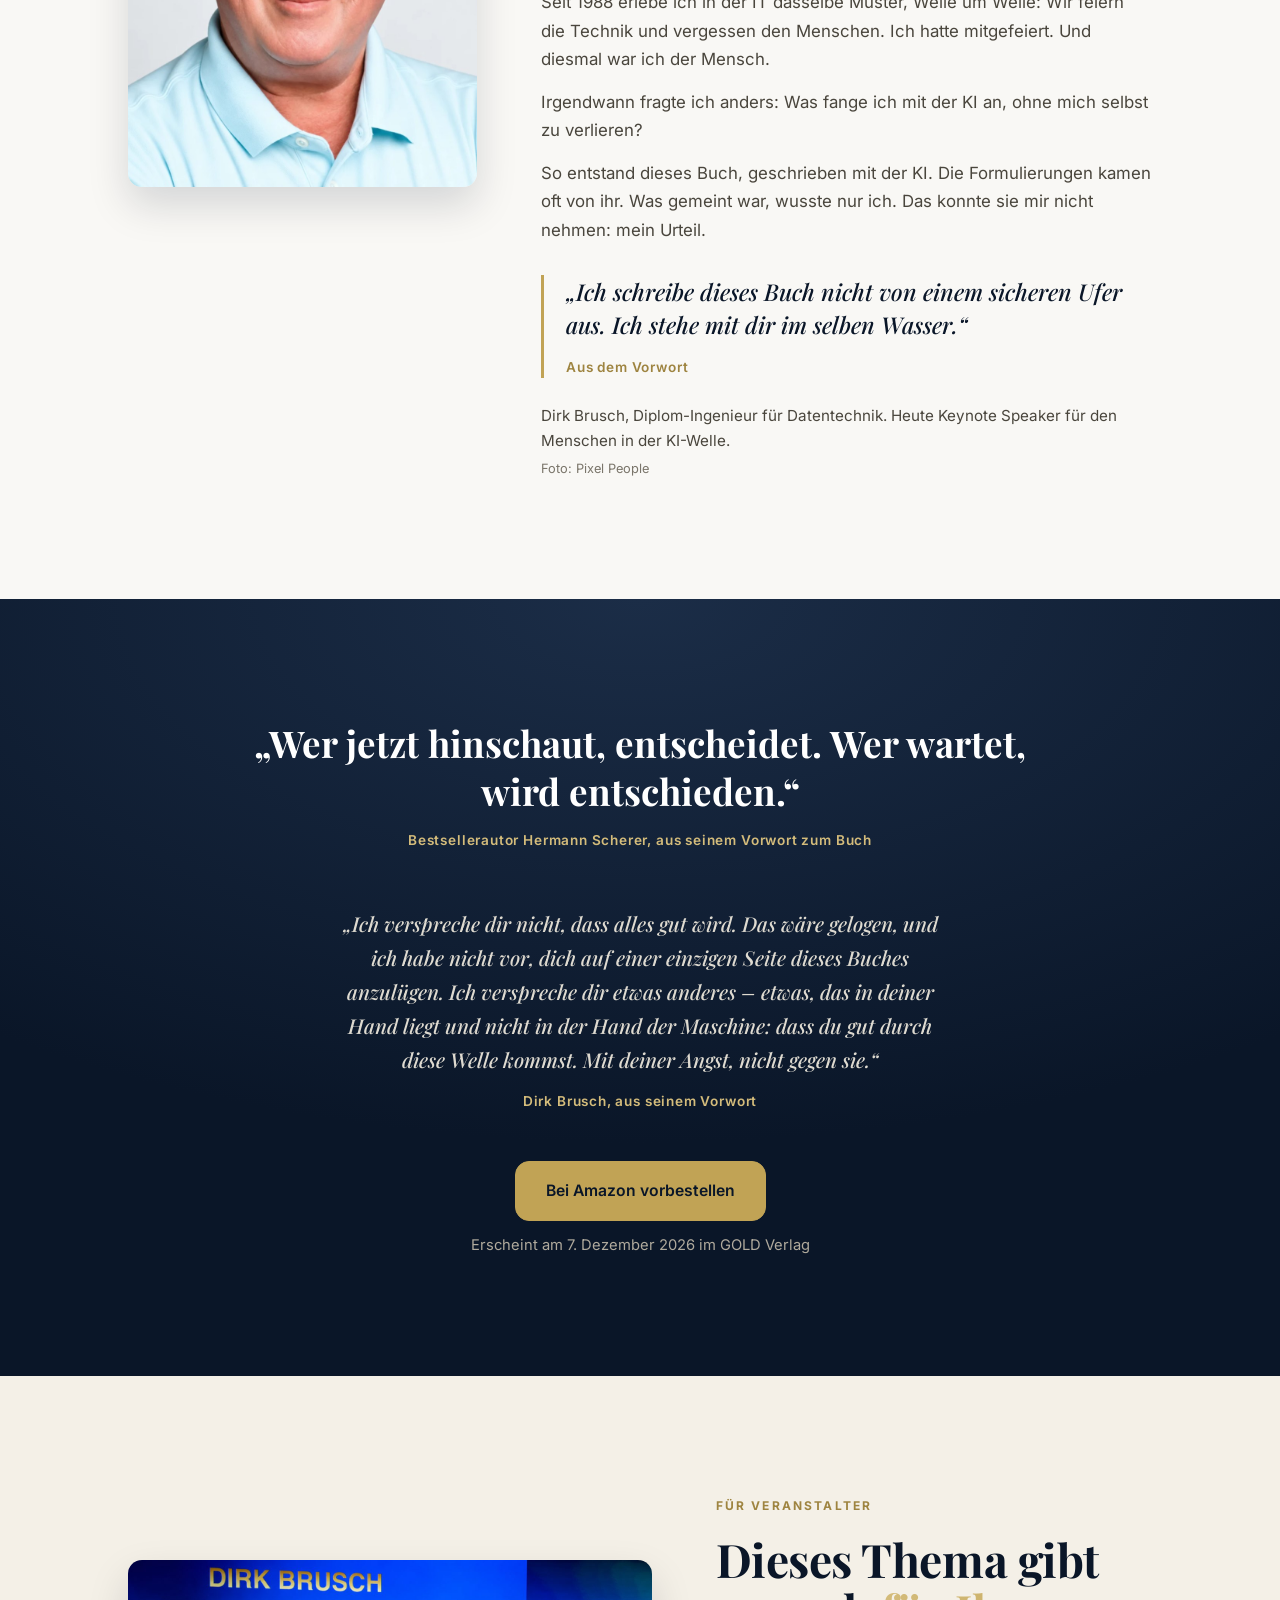
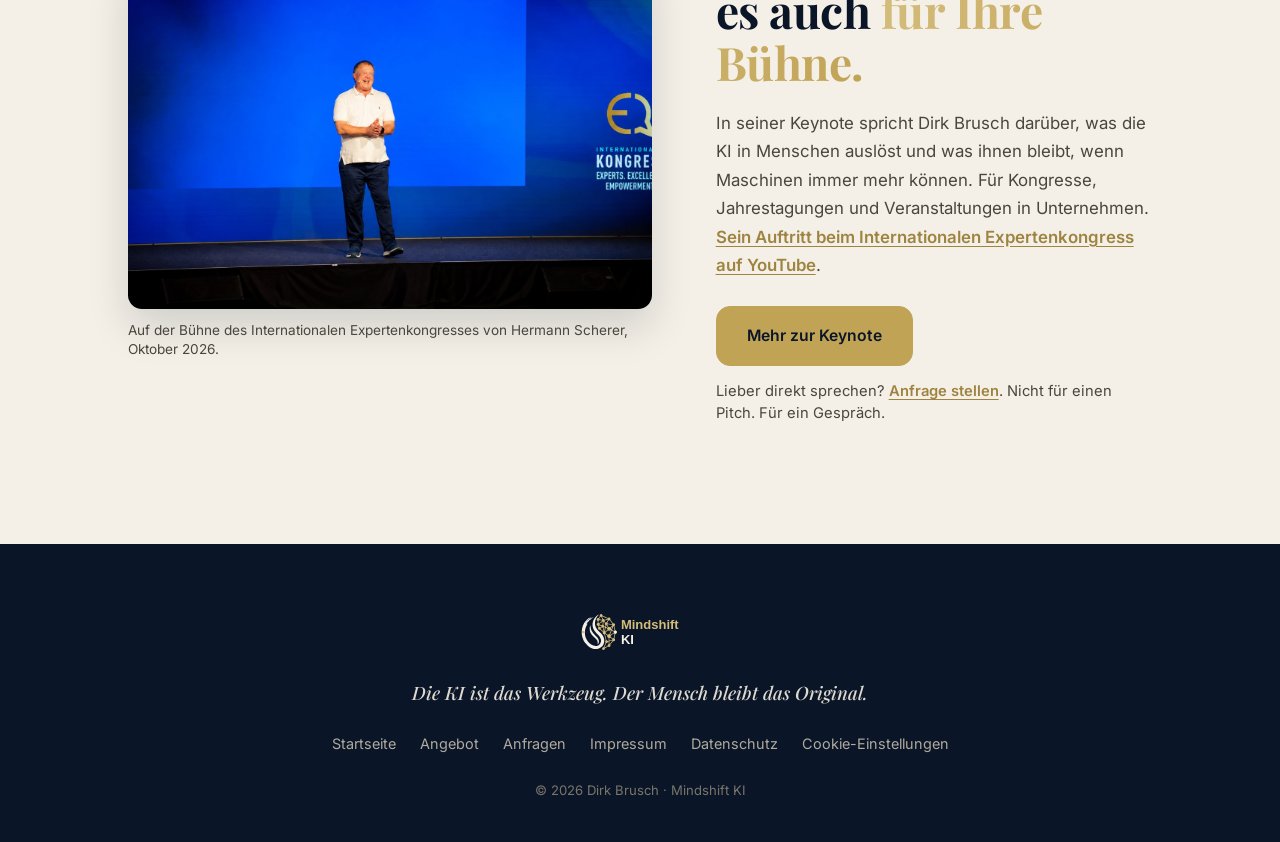
==== commit af2e83c7: "Logo ohne alte Unterzeile, Wortmarke mittig zum Bildzeichen; Cache-Version v=3 Co-Authored-By: Claud" ====
--- a/buch/index.html
+++ b/buch/index.html
@@ -58,7 +58,7 @@
 <header class="nav" id="nav">
   <div class="nav__inner">
     <a class="nav__brand" href="/" aria-label="Mindshift KI – Startseite">
-      <img src="/mindshift-ki-logo-dark.svg?v=2" alt="Mindshift KI" class="nav__logo nav__logo--dark" width="113" height="46">
+      <img src="/mindshift-ki-logo-dark.svg?v=3" alt="Mindshift KI" class="nav__logo nav__logo--dark" width="113" height="46">
     </a>
     <a class="buchnav__link" href="/">Dirk Brusch &amp; Keynote</a>
   </div>
@@ -193,7 +193,7 @@
 <footer class="footer">
   <div class="wrap footer__inner">
     <div class="footer__brand">
-      <img src="/mindshift-ki-logo-dark.svg?v=2" alt="Mindshift KI" class="footer__logo" width="137" height="56">
+      <img src="/mindshift-ki-logo-dark.svg?v=3" alt="Mindshift KI" class="footer__logo" width="137" height="56">
     </div>
     <p class="footer__claim">Die KI ist das Werkzeug. Der Mensch bleibt das Original.</p>
     <nav class="footer__links" aria-label="Rechtliches">
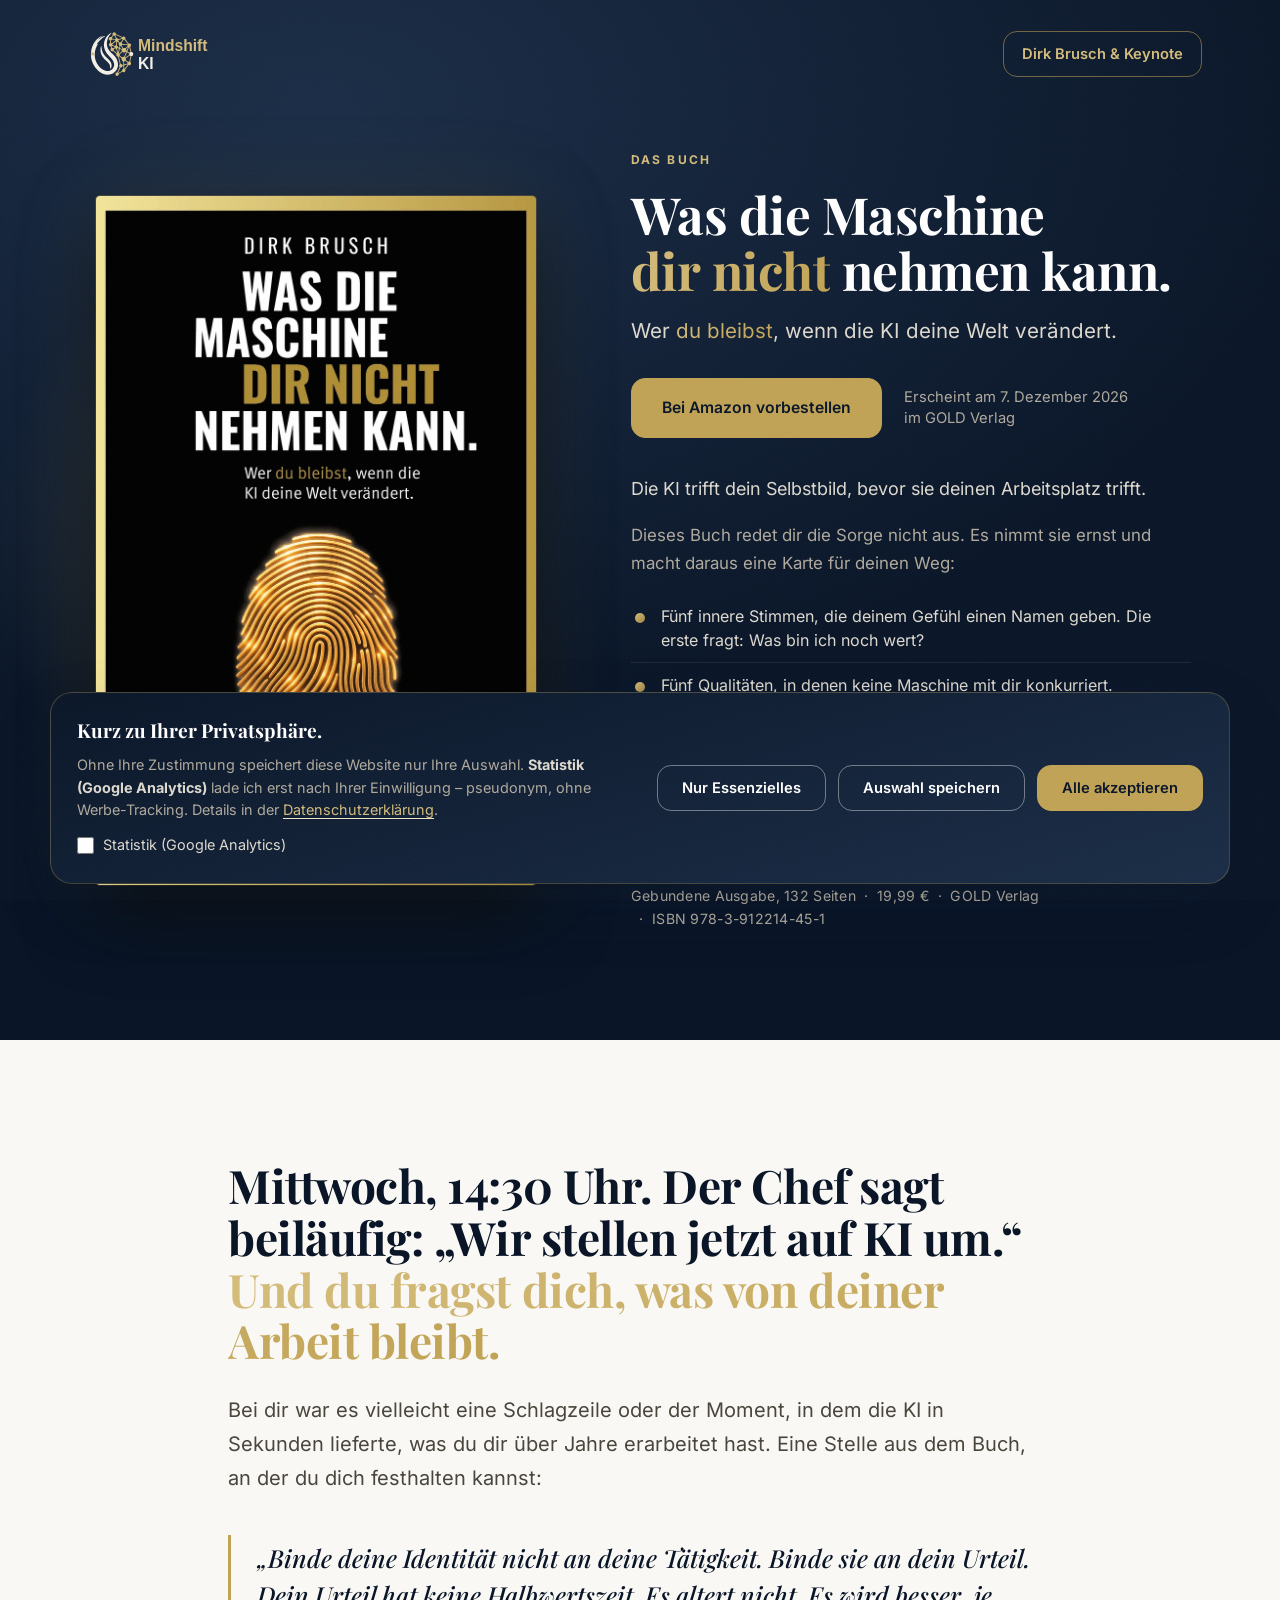
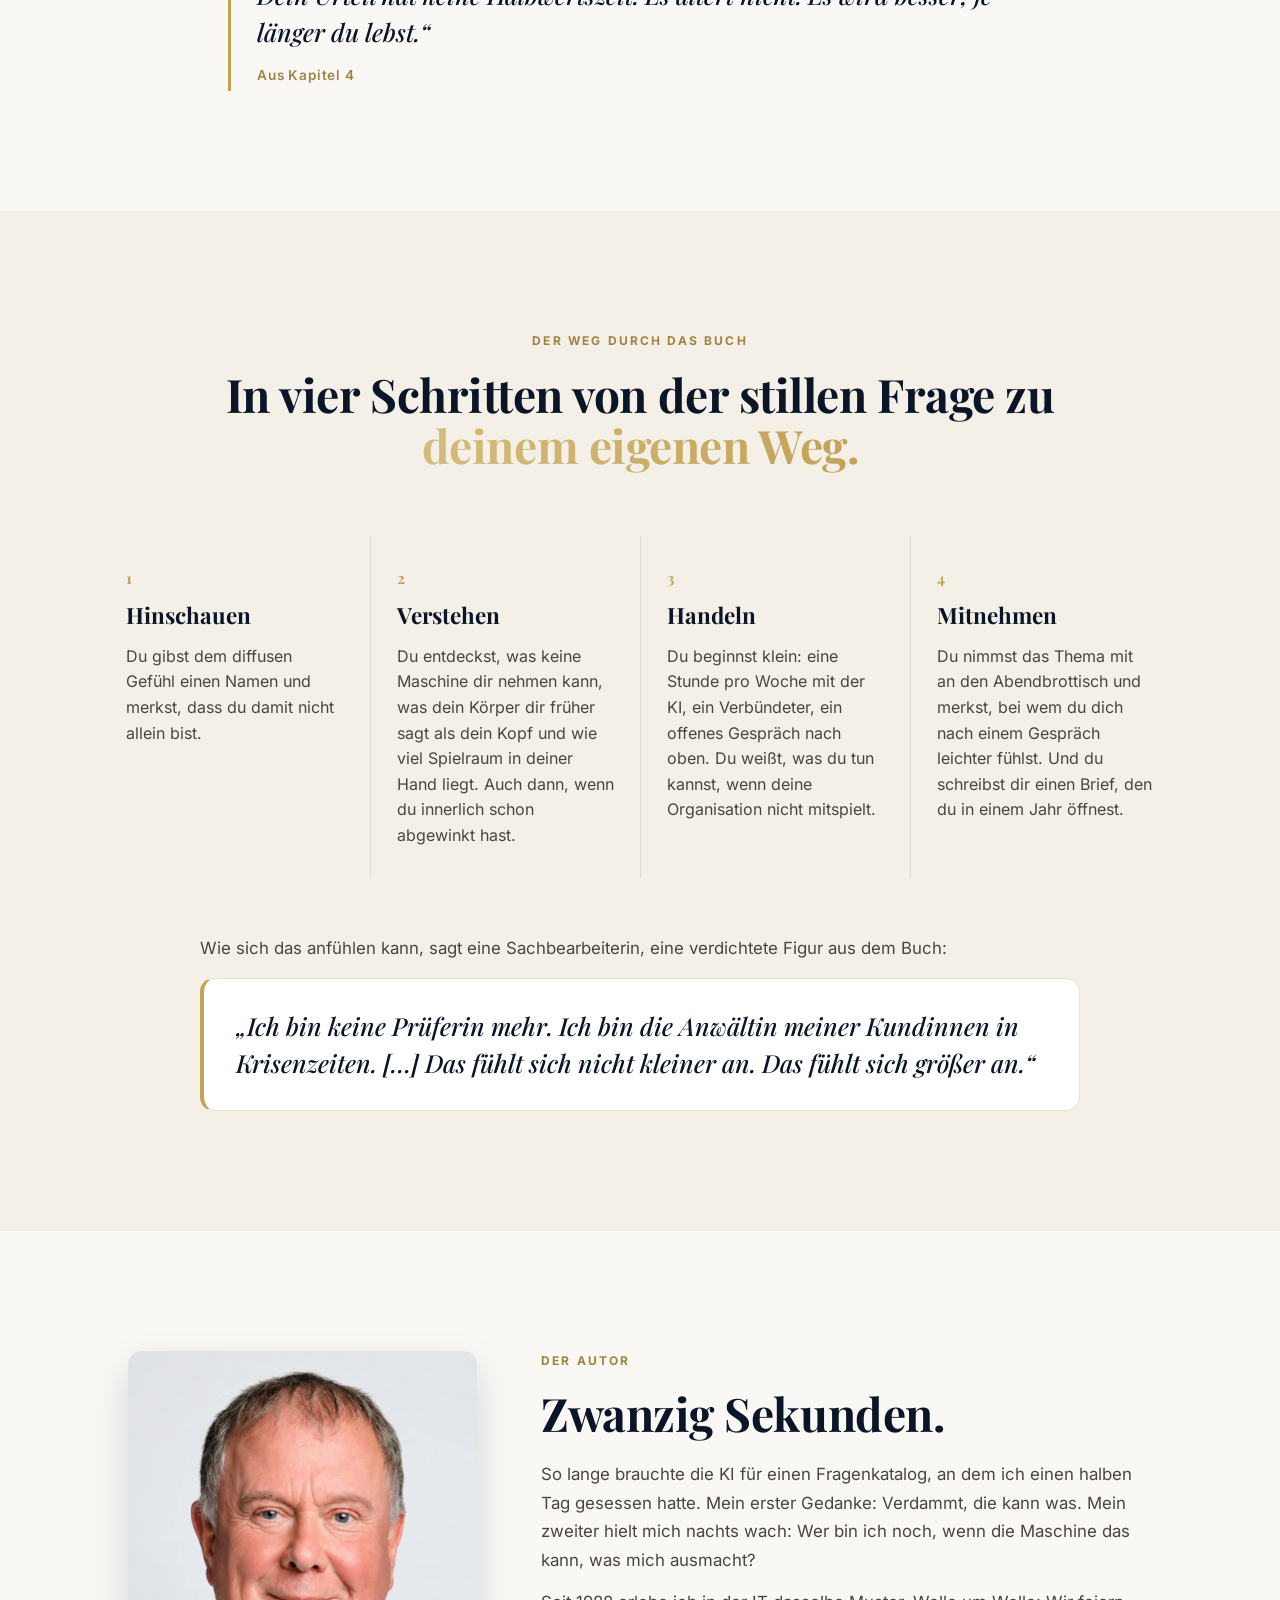
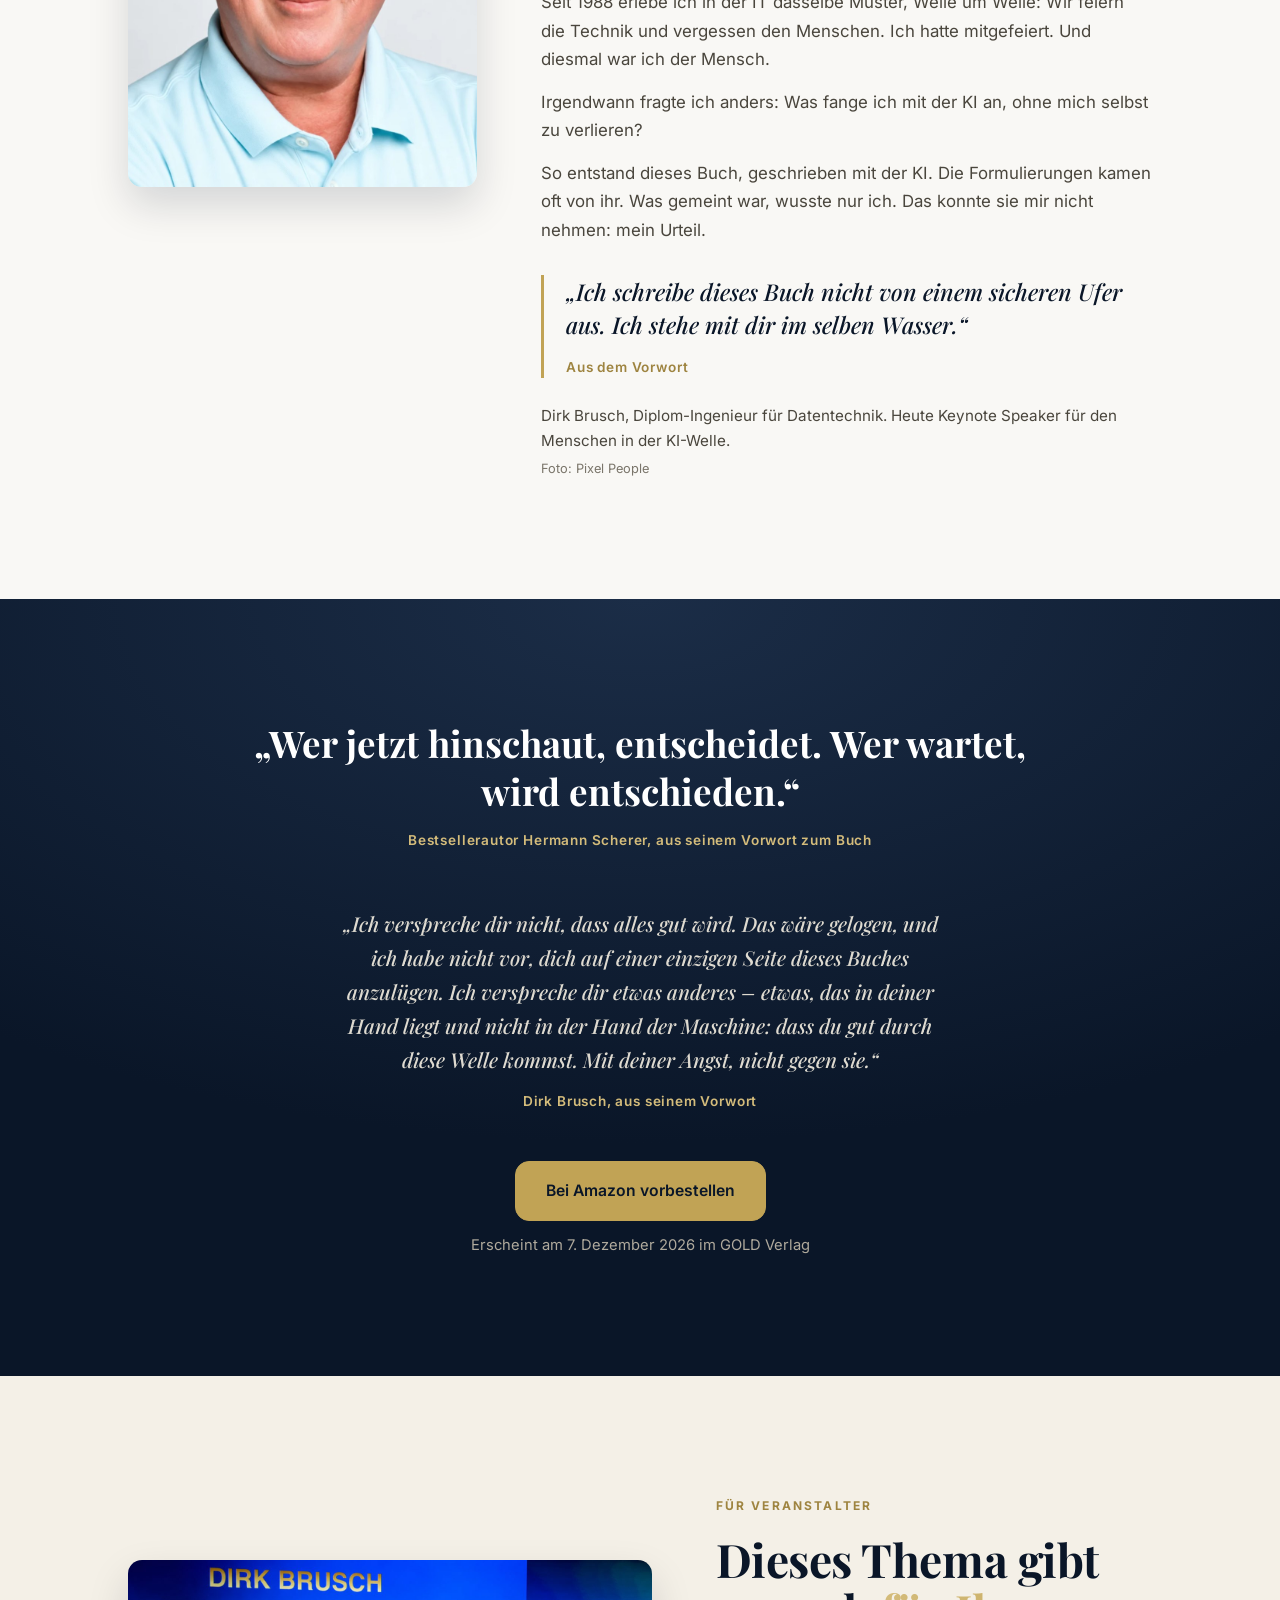
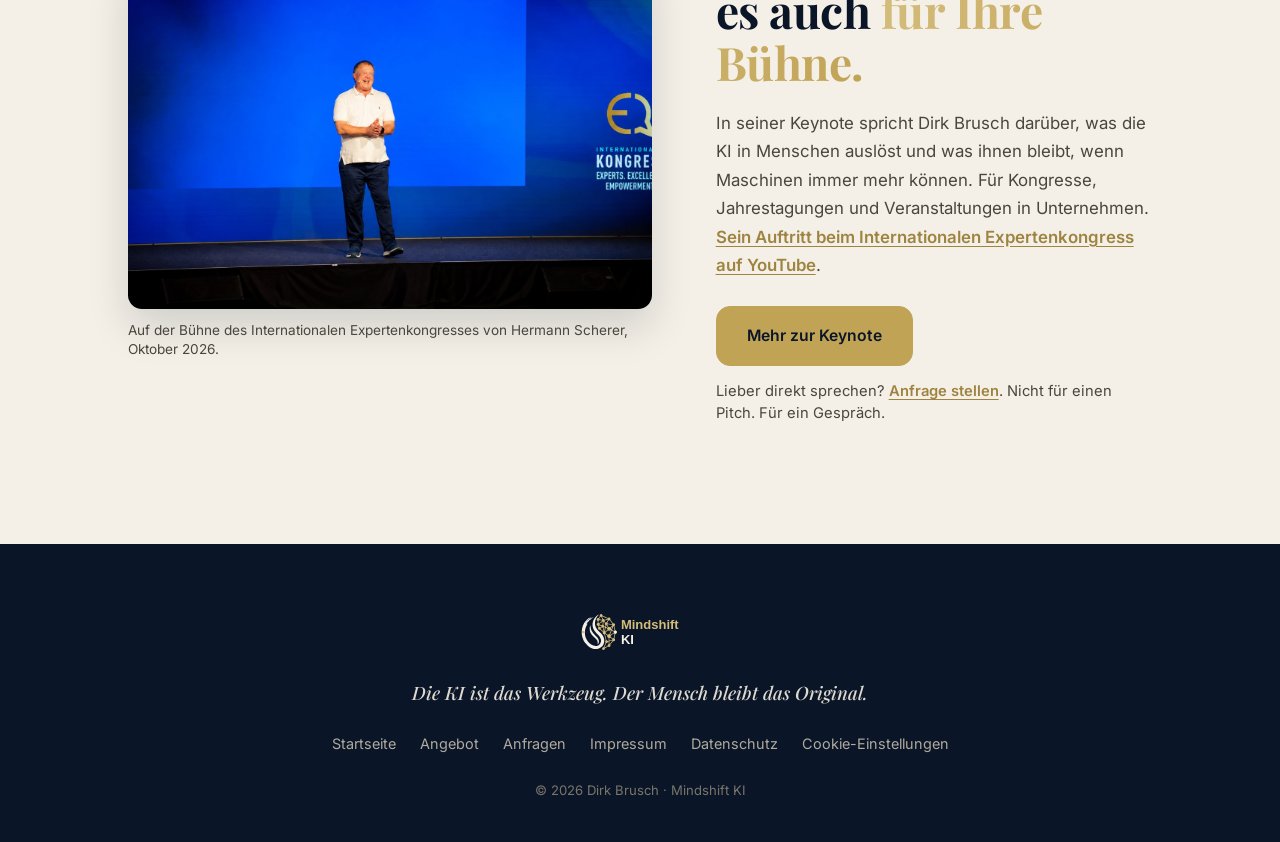
==== commit cdc03370: "Rechtstexte auf Ist-Stand: Impressum (Bildnachweise), Datenschutzerklaerung neu; Cookie-Widerruf loe" ====
--- a/buch/index.html
+++ b/buch/index.html
@@ -213,7 +213,7 @@
   <div class="consent__inner">
     <div class="consent__body">
       <h3 class="consent__title">Kurz zu Ihrer Privatsphäre.</h3>
-      <p class="consent__text">Diese Website nutzt nur essenzielle Cookies. <strong>Statistik (Google Analytics)</strong> laden wir erst nach Ihrer Einwilligung — anonymisiert, ohne Werbe-Tracking. Details in der <a href="/datenschutz.html">Datenschutzerklärung</a>.</p>
+      <p class="consent__text">Ohne Ihre Zustimmung speichert diese Website nur Ihre Auswahl. <strong>Statistik (Google Analytics)</strong> lade ich erst nach Ihrer Einwilligung – pseudonym, ohne Werbe-Tracking. Details in der <a href="/datenschutz.html">Datenschutzerklärung</a>.</p>
       <label class="consent__opt"><input type="checkbox" id="consent-analytics"> <span>Statistik (Google Analytics)</span></label>
     </div>
     <div class="consent__actions">
@@ -224,6 +224,6 @@
   </div>
 </div>
 
-<script src="/consent.js?v=1" defer></script>
+<script src="/consent.js?v=2" defer></script>
 </body>
 </html>
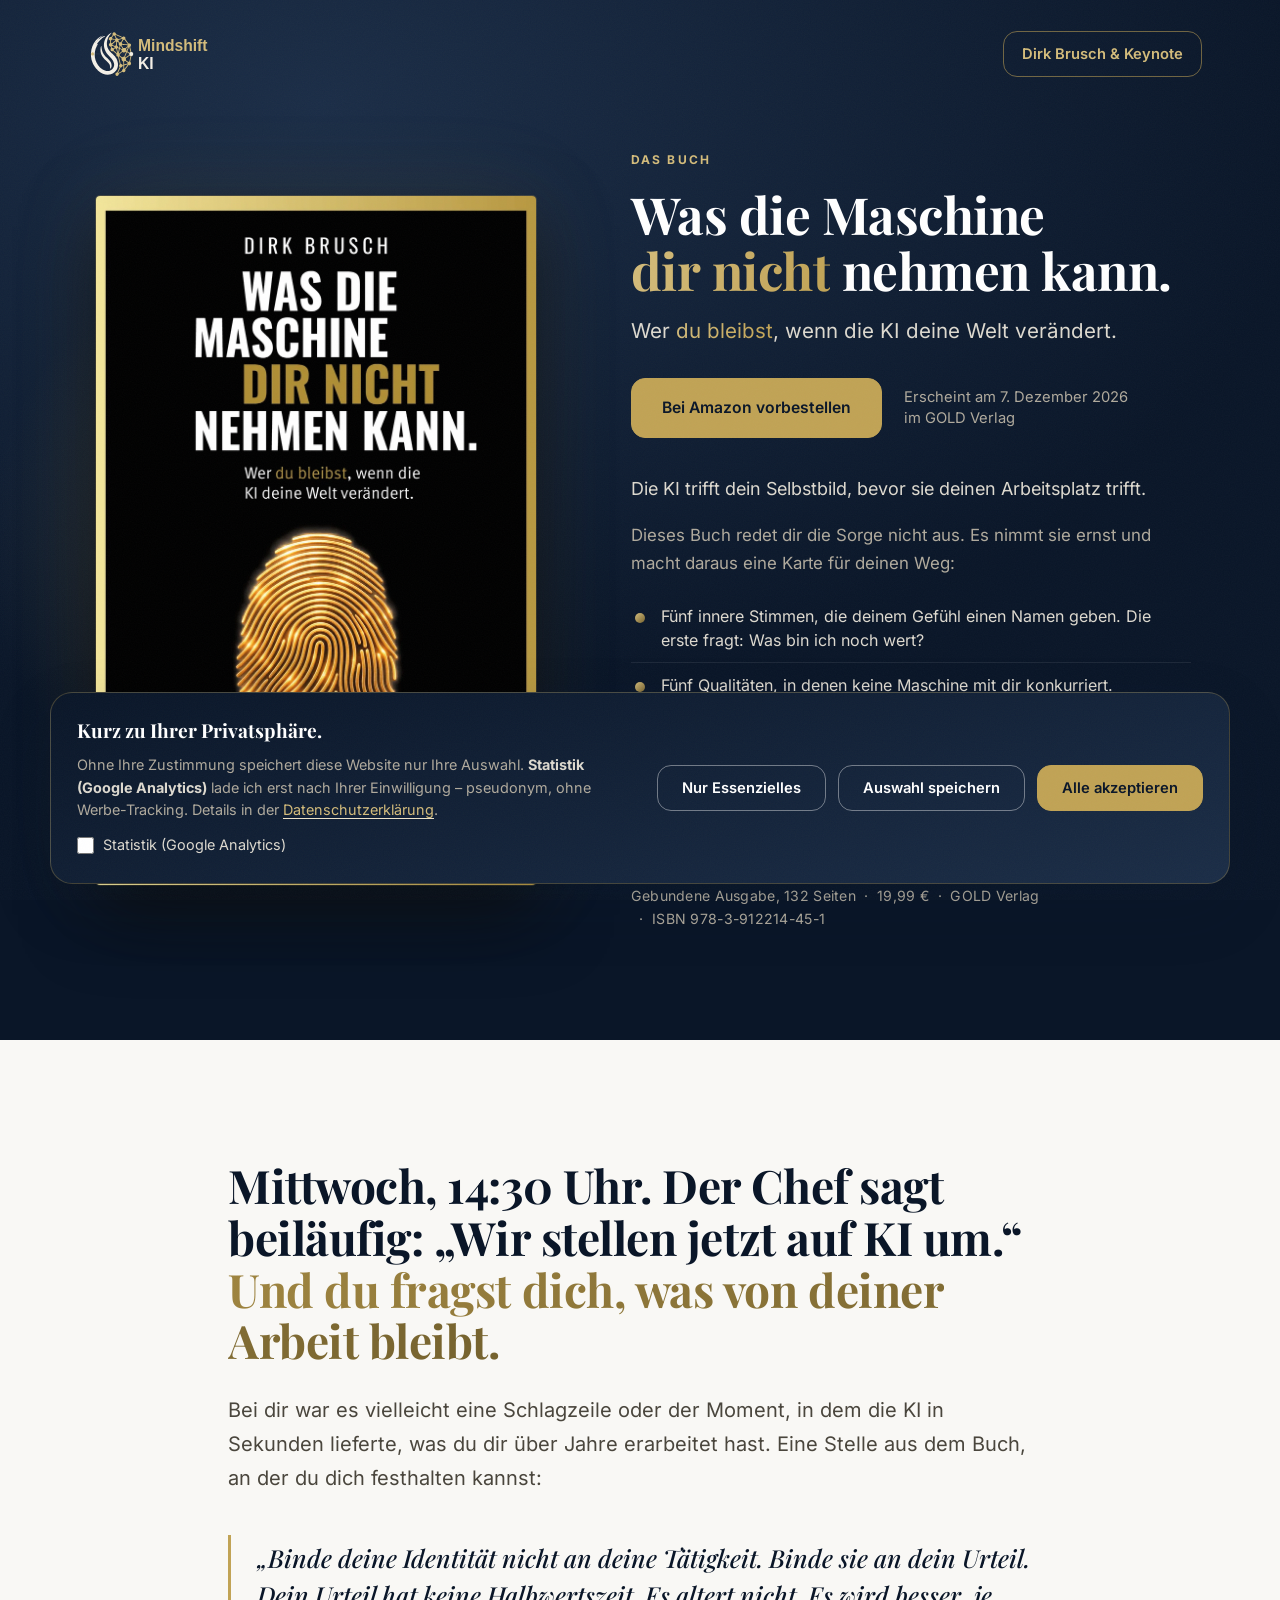
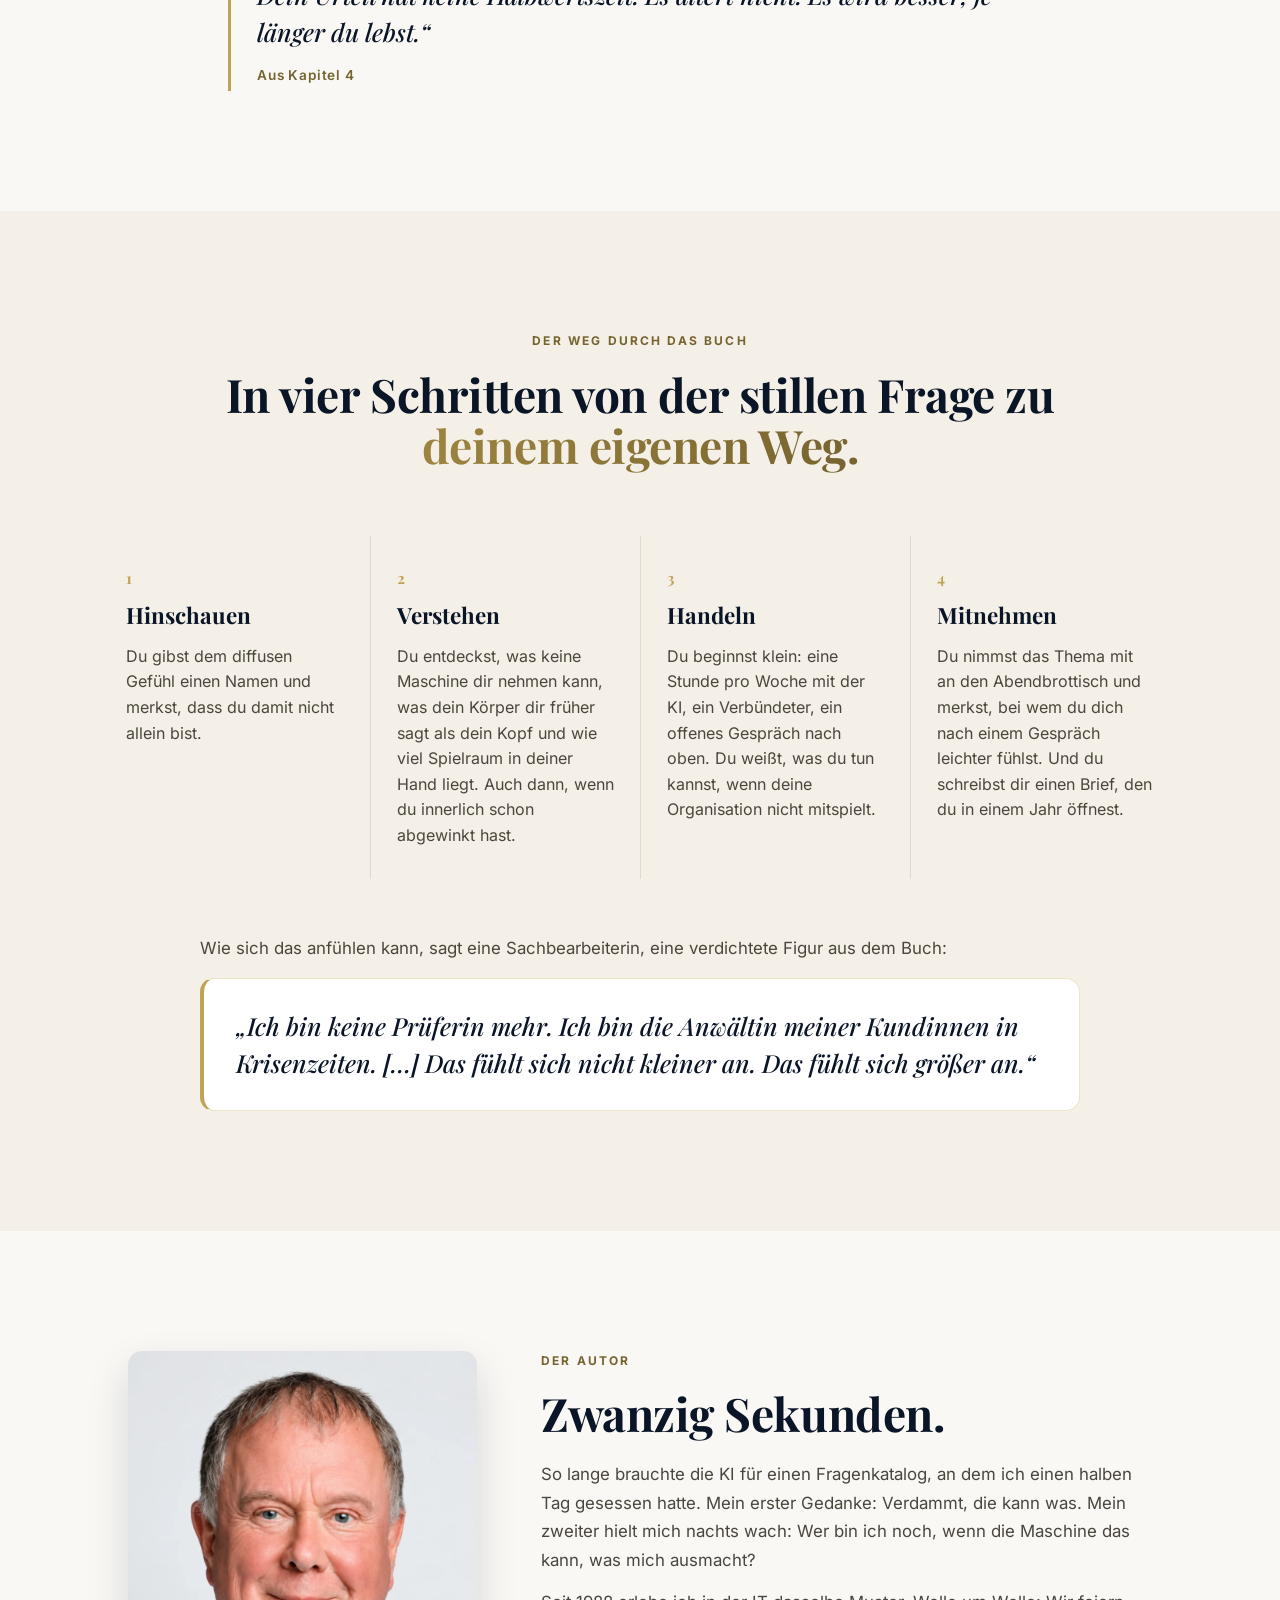
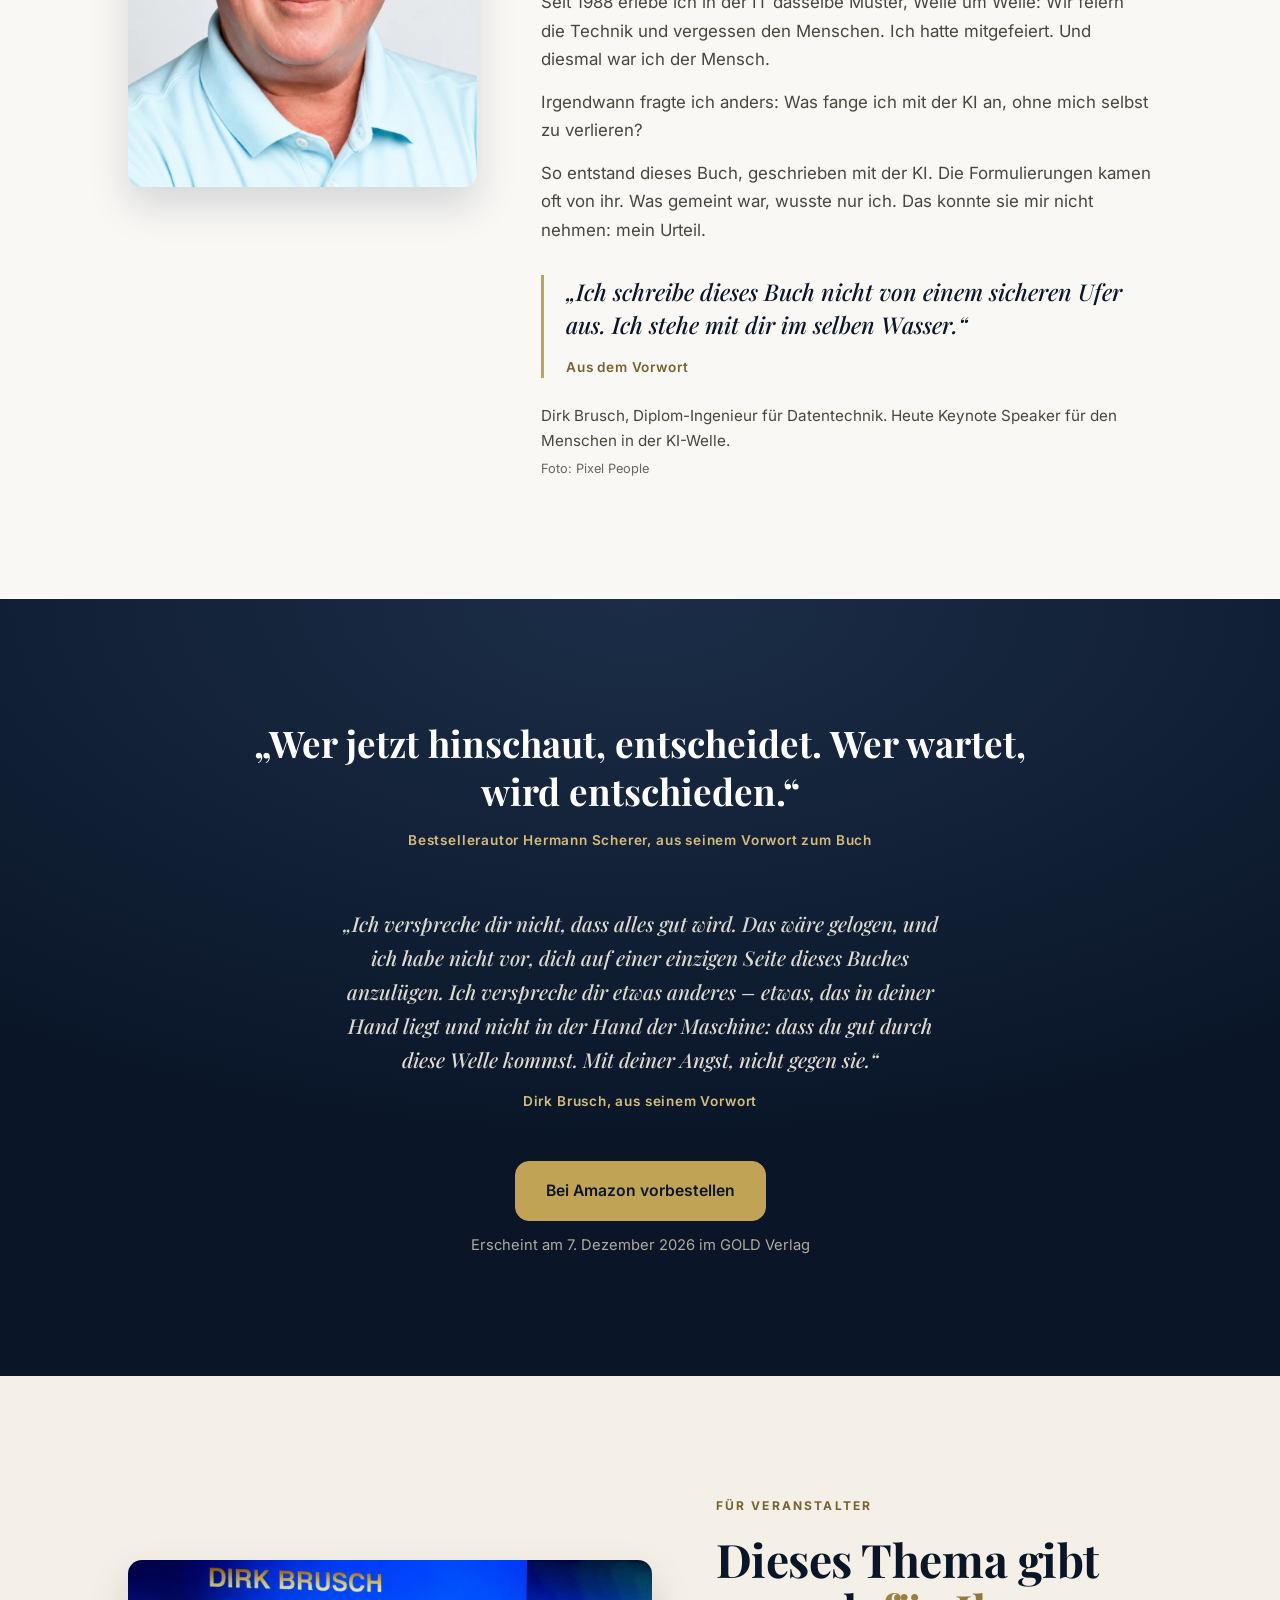
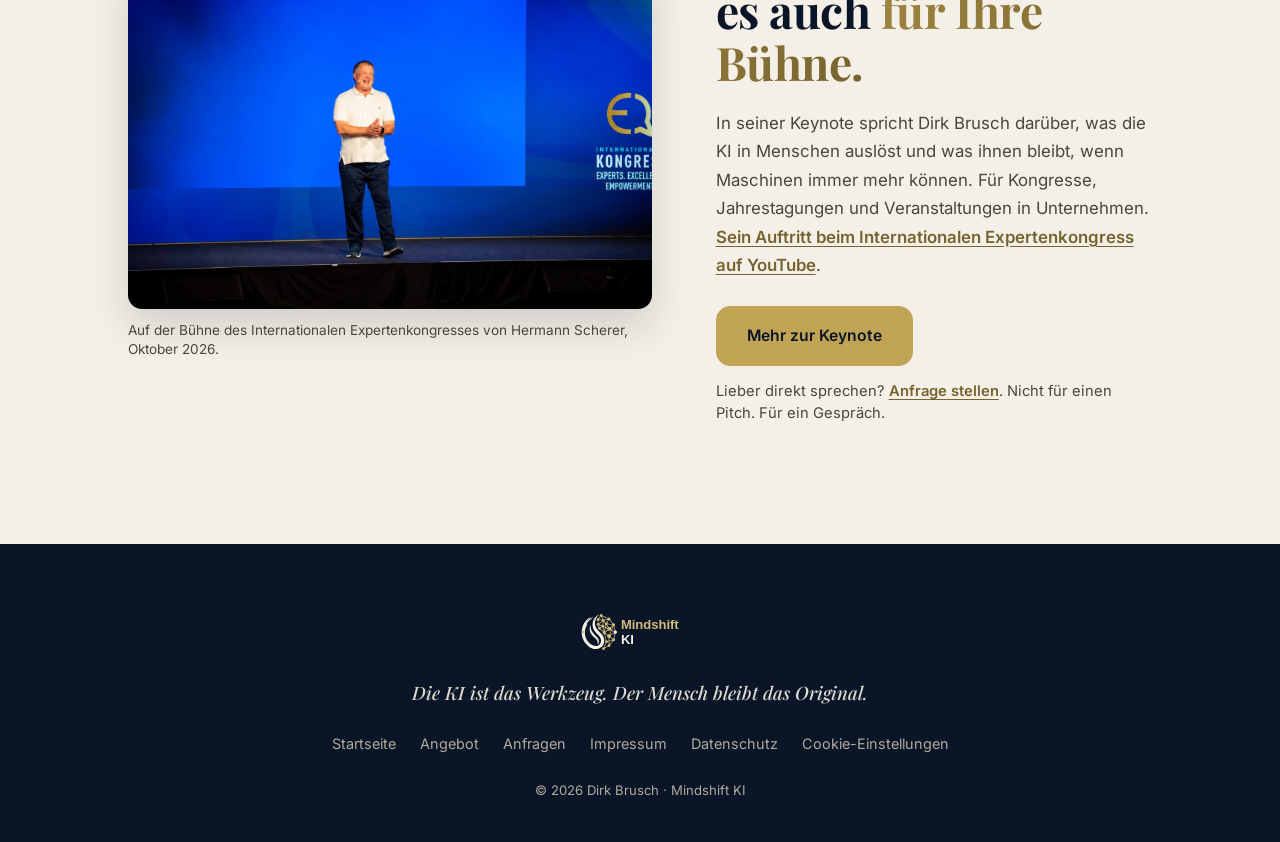
==== commit a9b4b4be: "Pruefbericht Paket B: Kontrast, mobiler Einstieg, Belege, Konsistenz - Gold-Text auf hellen Flaechen" ====
--- a/buch/index.html
+++ b/buch/index.html
@@ -29,7 +29,7 @@
 <link rel="icon" href="/favicon.ico" sizes="any">
 <link rel="apple-touch-icon" href="/apple-touch-icon.png">
 <link rel="stylesheet" href="/fonts.css?v=1">
-<link rel="stylesheet" href="/style.css?v=16">
+<link rel="stylesheet" href="/style.css?v=19">
 <link rel="stylesheet" href="/buch/buch.css?v=3">
 <script type="application/ld+json">
 {
--- a/style.css
+++ b/style.css
@@ -4,11 +4,13 @@
    ============================================================ */
 
 :root{
-  --gold:#C1A355; --gold-light:#D4BC7B; --gold-pale:#EDE3C8; --gold-dark:#9E8440;
+  --gold:#C1A355; --gold-light:#D4BC7B; --gold-pale:#EDE3C8; --gold-mid:#9E8440;
+  /* gold-dark = Gold für Text auf hellen Flächen: min. 4,5:1 auf Weiß, Off-White, Cream und Gold-Pale (Prüfbericht 20.11.2026) */
+  --gold-dark:#76632F;
   --gold-glow:rgba(193,163,85,.18);
   --navy:#0A1628; --navy-mid:#132035; --navy-light:#1B2D47; --slate:#1A3A5C;
   --white:#FFFFFF; --off-white:#F9F8F5; --cream:#F4F0E7;
-  --stone-100:#DEDAD0; --stone-300:#B0AA9D; --stone-500:#7A756A; --stone-700:#4A463D;
+  --stone-100:#DEDAD0; --stone-300:#B0AA9D; --stone-500:#6B665C; --stone-700:#4A463D;
   --ink:#1E1C18; --red-soft:#C45B4A;
   --ff-display:'Playfair Display',Georgia,serif;
   --ff-body:'Inter',-apple-system,BlinkMacSystemFont,sans-serif;
@@ -27,7 +29,7 @@
   font-family:var(--ff-body); color:var(--stone-700); background:var(--off-white);
   line-height:1.65; -webkit-font-smoothing:antialiased; overflow-x:hidden;
 }
-img{max-width:100%;display:block}
+img{max-width:100%;height:auto;display:block}
 a{color:inherit;text-decoration:none}
 em{font-style:italic}
 
@@ -57,7 +59,8 @@
   font-size:clamp(2rem,3.6vw,3rem);line-height:1.12;letter-spacing:-.01em;
 }
 .h2--light{color:var(--white)}
-.h2 em{background:linear-gradient(100deg,var(--gold-light),var(--gold));-webkit-background-clip:text;background-clip:text;-webkit-text-fill-color:transparent}
+.h2 em{background:linear-gradient(100deg,var(--gold-mid),var(--gold-dark));-webkit-background-clip:text;background-clip:text;-webkit-text-fill-color:transparent}
+.h2--light em{background-image:linear-gradient(100deg,var(--gold-light),var(--gold))}
 .section__head{max-width:var(--content-max);margin:0 auto 64px;text-align:center}
 .section__sub{margin-top:20px;font-size:1.1rem;color:var(--stone-500)}
 .section--dark .section__sub{color:var(--stone-300)}
@@ -133,6 +136,12 @@
 .hero__actions{display:flex;flex-wrap:wrap;gap:16px;margin-top:36px}
 .hero__micro{margin-top:24px;font-size:.9rem;color:rgba(255,255,255,.62);max-width:48ch}
 .hero__micro em{color:rgba(255,255,255,.85)}
+.hero__belege{margin-top:14px;font-size:.86rem;line-height:1.5;max-width:60ch}
+.hero__belege a{color:var(--gold-light)}
+.hero__belege span{display:inline-block;text-decoration:underline;text-decoration-color:rgba(212,188,123,.35);text-underline-offset:4px;transition:text-decoration-color .2s}
+.hero__belege a:hover span{text-decoration-color:var(--gold-light)}
+.anfrage__mail{margin-top:26px;font-size:.95rem;color:var(--stone-300)}
+.anfrage__mail a{color:var(--gold-light);text-decoration:underline;text-underline-offset:3px;overflow-wrap:anywhere}
 /* Porträt-Karte */
 .hero__portrait{display:flex;flex-direction:column;align-items:center;justify-self:center}
 .hero__frame{position:relative;max-width:400px;border-radius:var(--radius-lg);overflow:hidden;
@@ -408,7 +417,7 @@
 .field-row{display:grid;grid-template-columns:1fr 1fr;gap:18px}
 .field{margin-bottom:18px;display:flex;flex-direction:column}
 .field label{font-size:.82rem;font-weight:600;color:var(--stone-700);margin-bottom:7px}
-.field__opt{font-weight:400;color:var(--stone-300)}
+.field__opt{font-weight:400;color:var(--stone-500)}
 .field input,.field select,.field textarea{
   font-family:var(--ff-body);font-size:.98rem;color:var(--ink);
   padding:13px 15px;border:1.5px solid var(--stone-100);border-radius:10px;background:#fff;
@@ -418,6 +427,7 @@
 .field textarea{resize:vertical}
 .hp{position:absolute;left:-9999px;width:1px;height:1px;opacity:0}
 .form__micro{font-size:.82rem;color:var(--stone-500);margin-top:14px;text-align:center}
+.form__micro a{text-decoration:underline;text-underline-offset:3px}
 .form__status{margin-top:14px;text-align:center;font-weight:600;font-size:.95rem}
 .form__status.ok{color:var(--green-soft,#5A9E6F)}
 .form__status.err{color:var(--red-soft)}
@@ -432,7 +442,7 @@
 .footer__links{display:flex;flex-wrap:wrap;justify-content:center;gap:24px;margin:6px 0}
 .footer__links a{font-size:.9rem;color:var(--stone-300);transition:color .2s}
 .footer__links a:hover{color:var(--gold-light)}
-.footer__copy{font-size:.82rem;color:var(--stone-500)}
+.footer__copy{font-size:.82rem;color:var(--stone-300)}
 .footer__linkbtn{background:none;border:0;cursor:pointer;font:inherit;color:var(--stone-300);font-size:.9rem;padding:0;transition:color .2s}
 .footer__linkbtn:hover{color:var(--gold-light)}
 .footer__verify{display:inline-flex;align-items:center;gap:12px;text-decoration:none;margin:4px 0}
@@ -472,10 +482,11 @@
 
 /* ============ RESPONSIVE ============ */
 @media (max-width:1080px){
-  .hero__inner{grid-template-columns:1fr;gap:40px;text-align:center;justify-items:center}
+  .hero__inner{grid-template-columns:minmax(0,1fr);gap:40px;text-align:center;justify-items:center}
+  .hero .btn{white-space:normal;text-align:center;max-width:100%}
   .hero__content{max-width:640px}
   .hero__title{max-width:none}
-  .hero__lead,.hero__micro{margin-left:auto;margin-right:auto}
+  .hero__lead,.hero__micro,.hero__belege{margin-left:auto;margin-right:auto}
   .hero__actions{justify-content:center}
   .hero__portrait{order:-1}
   .kcard--feature{flex-direction:column}
@@ -503,7 +514,17 @@
   .field-row{grid-template-columns:1fr;gap:0}
   .anfrage__form{padding:28px 22px}
   .hero__inner{padding-top:112px}
-  .hero__frame{max-width:290px}
+  .hero__frame{max-width:200px}
+  .hero__inner{gap:28px}
+  .hero__cap{margin-top:14px}
+  .hero__eyebrow{letter-spacing:.08em}
+  /* Consent-Banner auf dem Handy kompakt, damit das Angebot sichtbar bleibt */
+  .consent__inner{padding:16px 18px;gap:12px}
+  .consent__title{font-size:1.05rem;margin-bottom:4px}
+  .consent__text{font-size:.82rem;line-height:1.45;margin-bottom:8px}
+  .consent__actions{display:grid;grid-template-columns:1fr 1fr;gap:8px}
+  .consent__actions .btn{padding:11px 10px;font-size:.84rem;white-space:normal}
+  #consent-accept-all{grid-column:1 / -1}
   .steckbrief__grid{grid-template-columns:1fr}
   .fact:nth-child(odd){border-right:none}
   .stickycta{display:flex}
@@ -615,6 +636,12 @@
 .buehnenrow--neu{grid-template-columns:1fr 1fr;margin-bottom:26px}
 .buehne--gross .buehne__media{aspect-ratio:4/3}
 @media (max-width:900px){.buehnenrow--neu{grid-template-columns:1fr;max-width:460px;margin:0 auto 26px}}
+/* 10.11.2026: vierte Karte (Gala Expertenportal) in der unteren Bühnenreihe */
+.buehnenrow--vier{grid-template-columns:repeat(4,1fr);gap:22px}
+.buehnenrow--vier .buehne__body{padding:20px 22px}
+.buehnenrow--vier .buehne__name{font-size:1.18rem}
+@media (max-width:1180px){.buehnenrow--vier{grid-template-columns:1fr 1fr}}
+@media (max-width:900px){.buehnenrow--vier{grid-template-columns:1fr;max-width:460px;margin:0 auto}}
 
 
 /* Relaunch 21.10.: Logo größer (Dirks Befund), Gold-Hervorhebungen in Überschriften aufrecht statt kursiv
